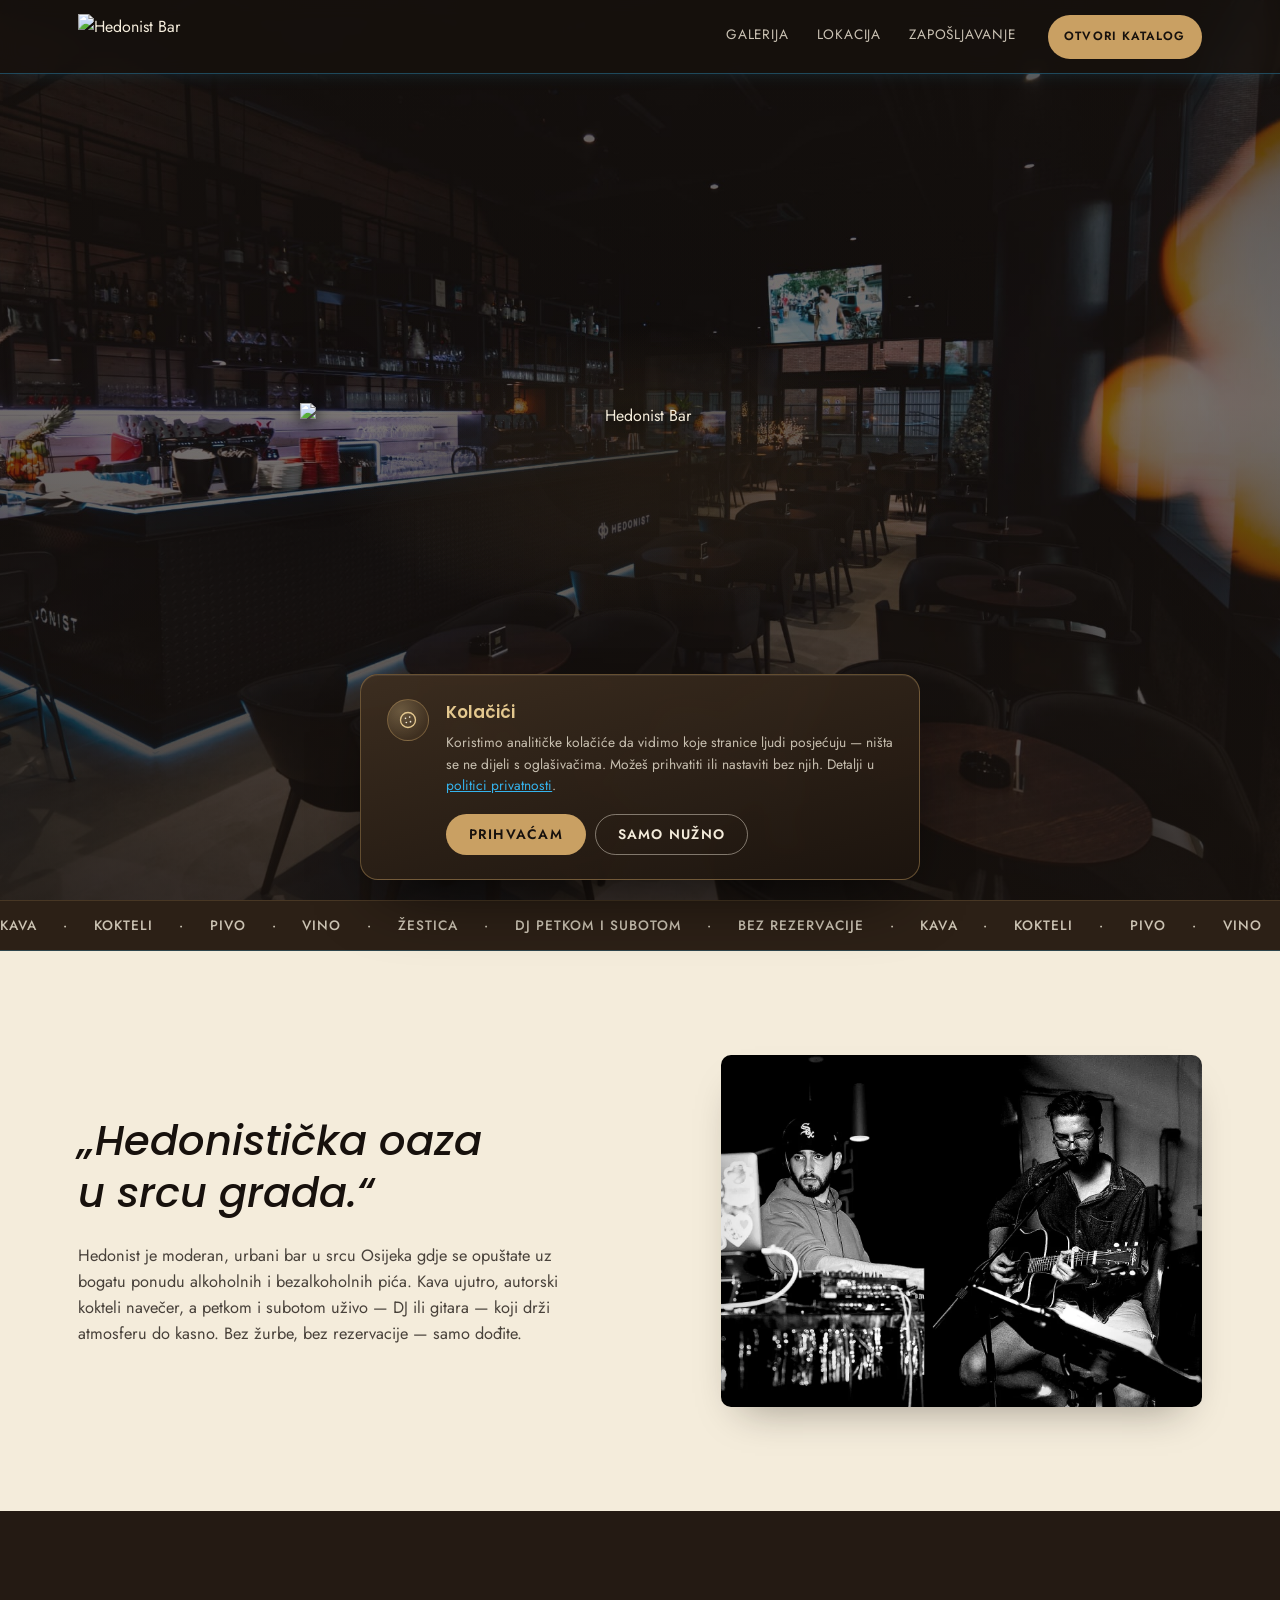
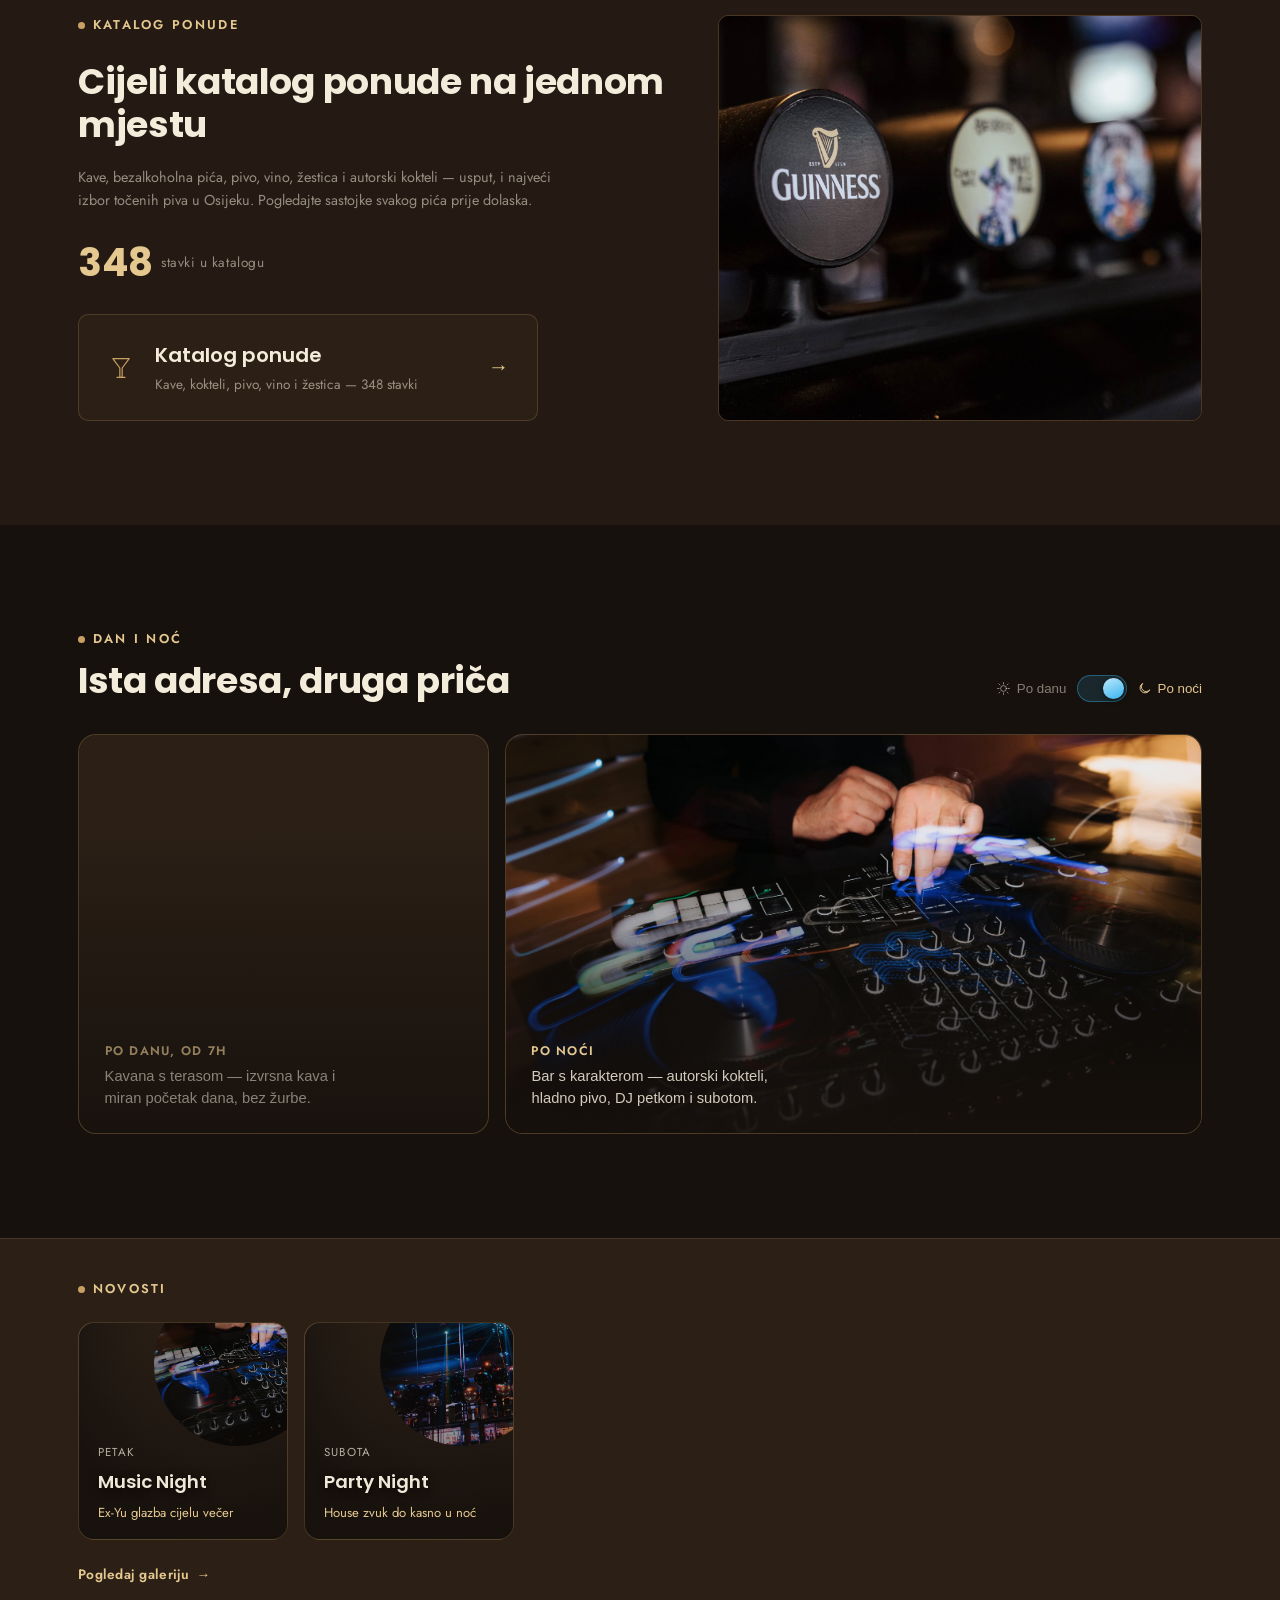
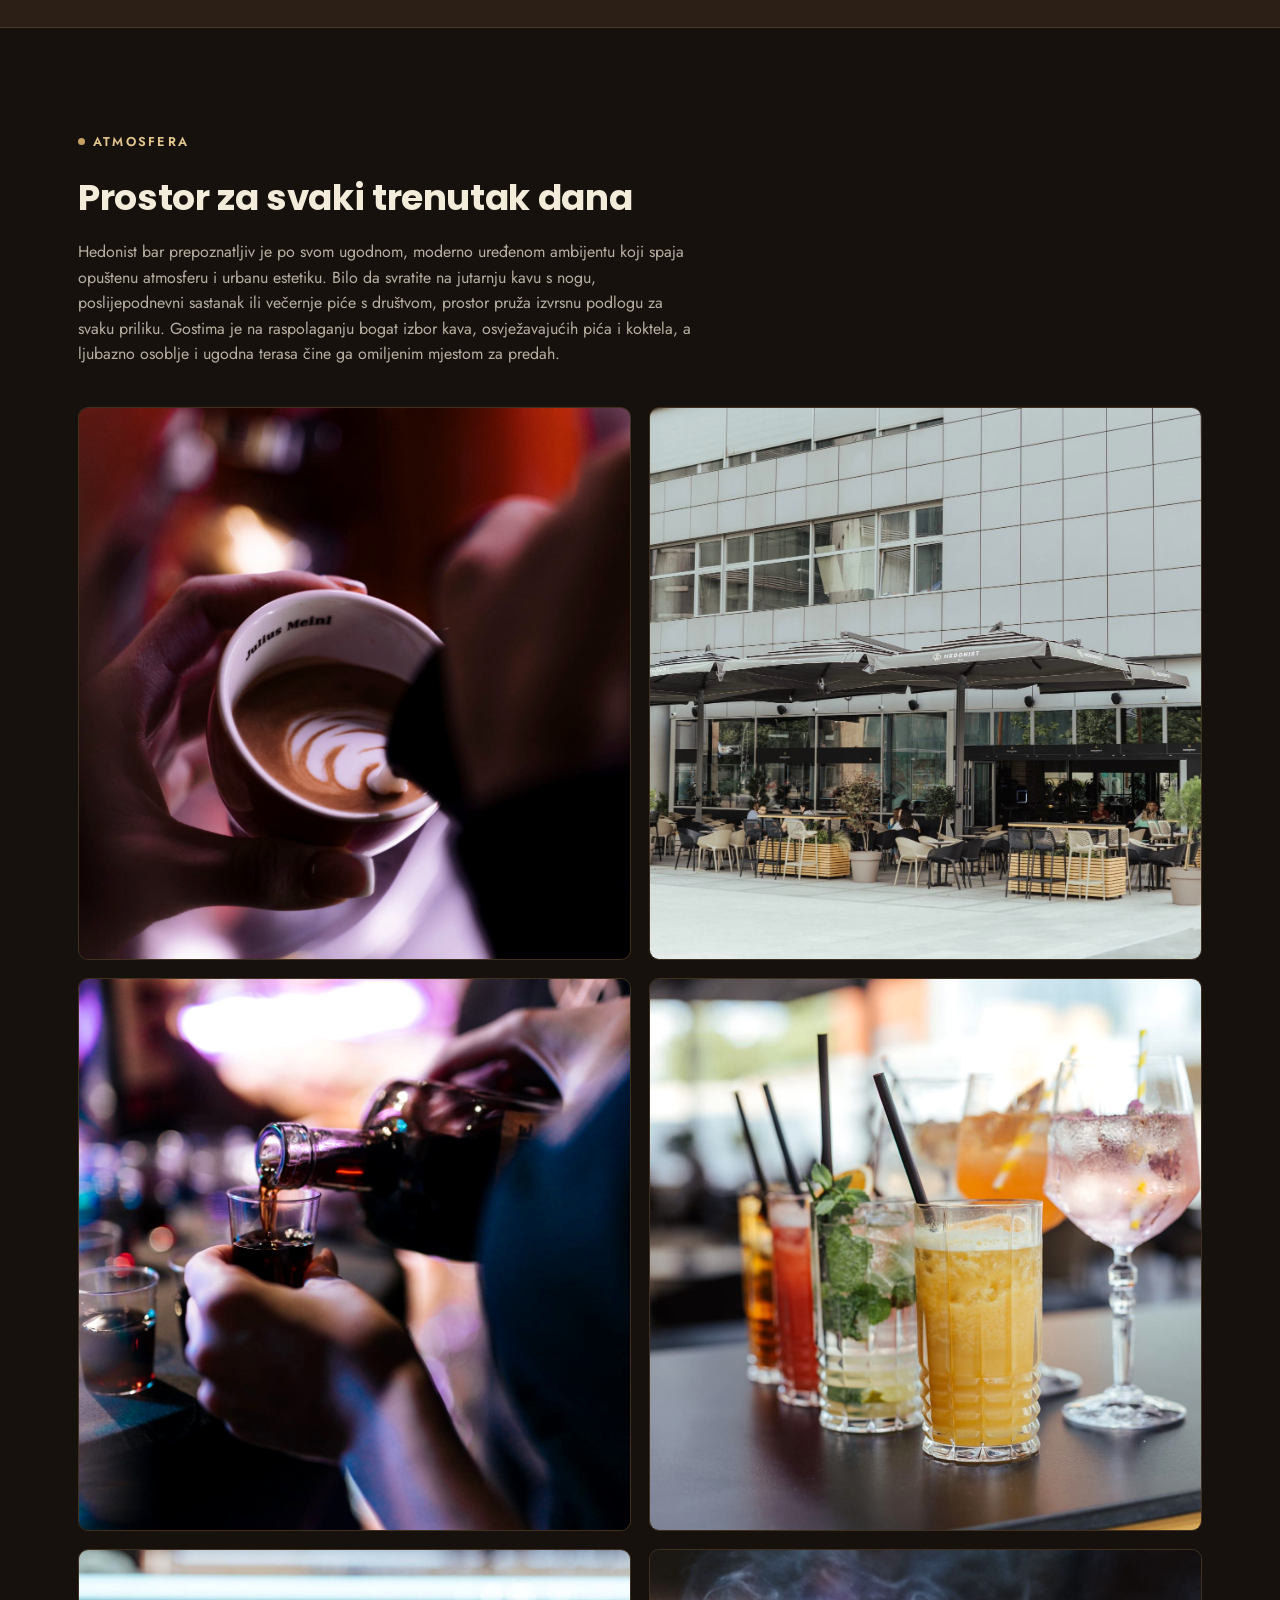
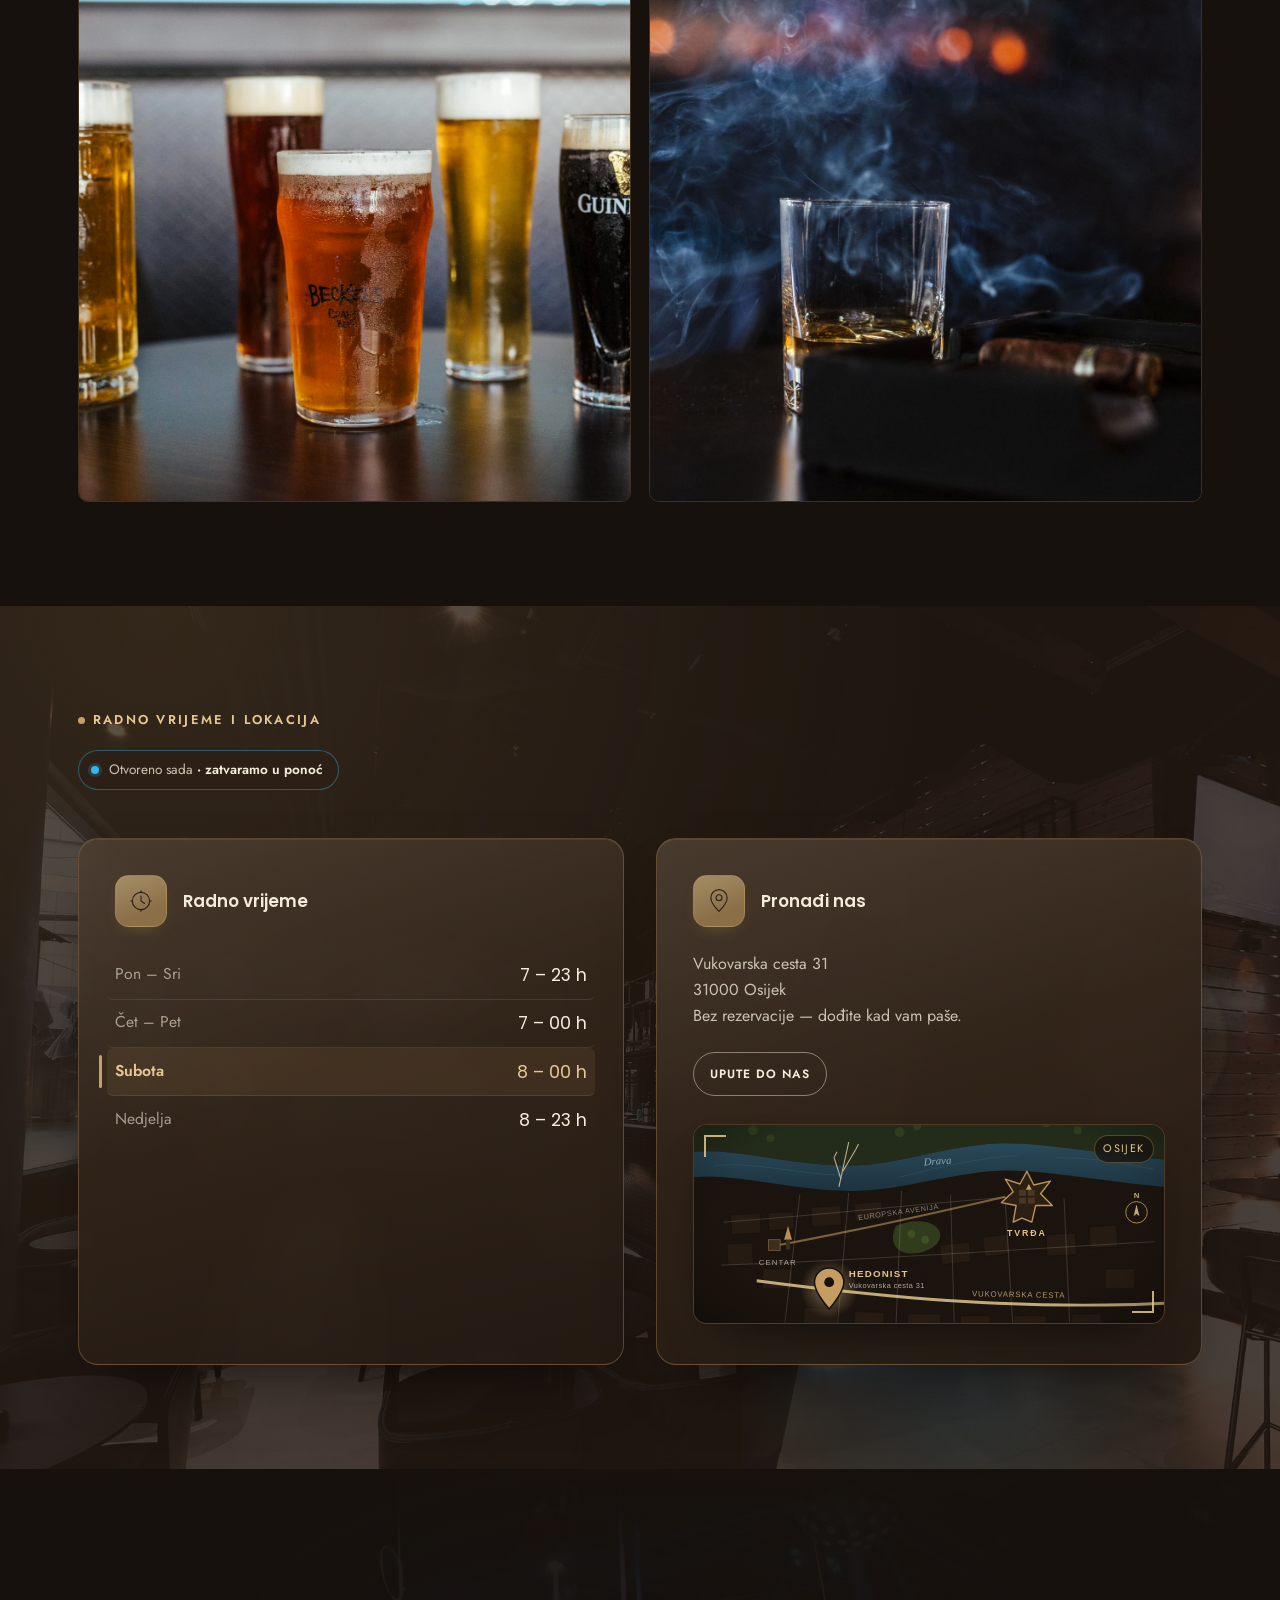
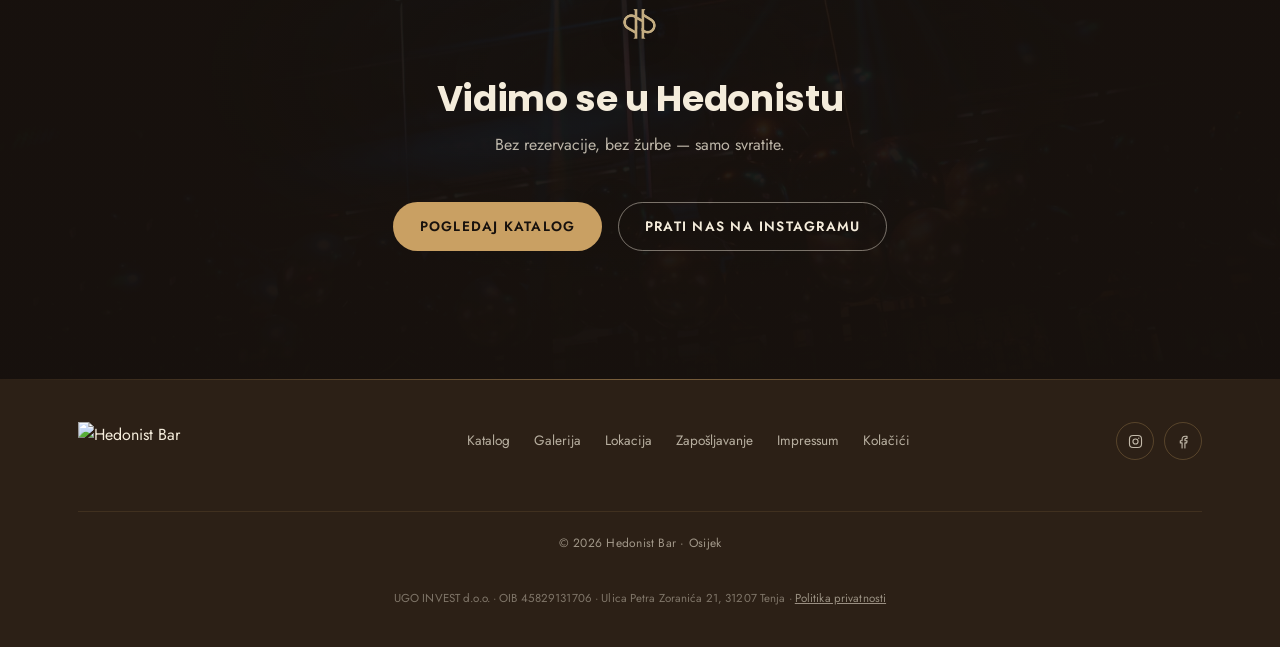
==== index.html @ 8bf46f60 "Expand pitanja.html to 15 FAQ entries with a redesigned, menu-styled layout Grows the hidden FAQ pag" ====
<!DOCTYPE html>
<html lang="hr">
<head>
<meta charset="UTF-8">
<meta name="viewport" content="width=device-width, initial-scale=1.0">
<title>Hedonist Bar Osijek — kava, kokteli, kasno u noć</title>
<meta name="description" content="Hedonist Bar, Vukovarska cesta 31, Osijek. Kava, kokteli i DJ vikendom. Bez rezervacije — dođite kad vam paše.">
<meta name="theme-color" content="#17110d">
<link rel="canonical" href="https://hedonist-bar.vercel.app/">
<meta property="og:type" content="website">
<meta property="og:locale" content="hr_HR">
<meta property="og:site_name" content="Hedonist Bar Osijek">
<meta property="og:title" content="Hedonist Bar Osijek — kava, kokteli, kasno u noć">
<meta property="og:description" content="Hedonist Bar, Vukovarska cesta 31, Osijek. Kava, kokteli i DJ vikendom. Bez rezervacije — dođite kad vam paše.">
<meta property="og:url" content="https://hedonist-bar.vercel.app/">
<meta property="og:image" content="https://hedonist-bar.vercel.app/assets/images/og-image.jpg?v=3">
<meta property="og:image:width" content="1200">
<meta property="og:image:height" content="630">
<meta name="twitter:card" content="summary_large_image">
<meta name="twitter:title" content="Hedonist Bar Osijek — kava, kokteli, kasno u noć">
<meta name="twitter:description" content="Hedonist Bar, Vukovarska cesta 31, Osijek. Kava, kokteli i DJ vikendom. Bez rezervacije — dođite kad vam paše.">
<meta name="twitter:image" content="https://hedonist-bar.vercel.app/assets/images/og-image.jpg?v=3">
<link rel="icon" href="/favicon.ico" sizes="16x16 32x32 48x48">
<link rel="icon" type="image/png" href="assets/images/monogram.png">
<link rel="apple-touch-icon" href="assets/images/apple-touch-icon.png">
<link rel="manifest" href="site.webmanifest">
<link rel="preconnect" href="https://fonts.googleapis.com">
<link rel="preconnect" href="https://fonts.gstatic.com" crossorigin>
<link href="https://fonts.googleapis.com/css2?family=Poppins:ital,wght@0,500;0,600;0,700;0,800;1,500&family=Jost:wght@400;500;600&display=swap" rel="stylesheet">
<link rel="stylesheet" href="assets/css/styles.css?v=35">
<script src="assets/js/cms-nazivi.js?v=1"></script>
<script defer src="/_vercel/insights/script.js"></script>
<script type="application/ld+json">
{
  "@context": "https://schema.org",
  "@type": "BarOrPub",
  "name": "Hedonist Bar Osijek",
  "image": "https://hedonist-bar.vercel.app/assets/images/og-image.jpg?v=3",
  "url": "https://hedonist-bar.vercel.app/",
  "menu": "https://hedonist-bar.vercel.app/cjenik.html",
  "servesCuisine": "Kava, kokteli, pivo, vino",
  "priceRange": "€",
  "address": {
    "@type": "PostalAddress",
    "streetAddress": "Vukovarska cesta 31",
    "addressLocality": "Osijek",
    "postalCode": "31000",
    "addressCountry": "HR"
  },
  "geo": {
    "@type": "GeoCoordinates",
    "latitude": 45.5552976,
    "longitude": 18.6948989
  },
  "openingHoursSpecification": [
    { "@type": "OpeningHoursSpecification", "dayOfWeek": ["Monday","Tuesday","Wednesday"], "opens": "07:00", "closes": "23:00" },
    { "@type": "OpeningHoursSpecification", "dayOfWeek": ["Thursday","Friday"], "opens": "07:00", "closes": "00:00" },
    { "@type": "OpeningHoursSpecification", "dayOfWeek": "Saturday", "opens": "08:00", "closes": "00:00" },
    { "@type": "OpeningHoursSpecification", "dayOfWeek": "Sunday", "opens": "08:00", "closes": "23:00" }
  ],
  "sameAs": [
    "https://www.instagram.com/hedonistbarosijek/",
    "https://www.facebook.com/HedonistBarOsijek/"
  ]
}
</script>
<script type="application/ld+json">
{
  "@context": "https://schema.org",
  "@type": "FAQPage",
  "mainEntity": [
    {
      "@type": "Question",
      "name": "Koje je radno vrijeme Hedonist bara?",
      "acceptedAnswer": { "@type": "Answer", "text": "Hedonist je otvoren ponedjeljkom, utorkom i srijedom od 7 do 23 h, četvrtkom i petkom od 7 do 00 h, subotom od 8 do 00 h te nedjeljom od 8 do 23 h." }
    },
    {
      "@type": "Question",
      "name": "Gdje se nalazi Hedonist bar?",
      "acceptedAnswer": { "@type": "Answer", "text": "Hedonist se nalazi u Eurodomu, na Vukovarskoj cesti 31 u Osijeku — na granici barokne Tvrđe i modernog centra grada." }
    },
    {
      "@type": "Question",
      "name": "Treba li rezervacija za dolazak u Hedonist?",
      "acceptedAnswer": { "@type": "Answer", "text": "Ne, Hedonist radi bez rezervacija — dođite kad vam paše." }
    },
    {
      "@type": "Question",
      "name": "Ima li Hedonist bar DJ-a ili glazbu uživo?",
      "acceptedAnswer": { "@type": "Answer", "text": "Da, petkom i subotom navečer Hedonist ima DJ-a ili glazbu uživo koja drži atmosferu do kasno u noć." }
    },
    {
      "@type": "Question",
      "name": "Što se pije i jede u Hedonistu?",
      "acceptedAnswer": { "@type": "Answer", "text": "Kava, bezalkoholna pića, pivo, vino, žestoka pića i autorski kokteli — cijeli katalog ponude sa sastojcima dostupan je na stranici Katalog." }
    }
  ]
}
</script>
</head>
<body>

<a class="skip-link" href="#main">Preskoči na sadržaj</a>

<header class="site-nav" id="site-nav">
  <div class="nav-inner">
    <a href="#top" class="nav-mark" aria-label="Hedonist Bar, početna">
      <img src="assets/images/logo.svg" alt="Hedonist Bar" width="1198" height="250">
    </a>
    <nav class="nav-links" aria-label="Primarna navigacija">
      <a href="galerija.html">Galerija</a>
      <a href="lokacija.html">Lokacija</a>
      <a href="zaposlenje.html">Zapošljavanje</a>
    </nav>
    <a href="cjenik.html" class="btn btn-gold btn-small">Otvori katalog</a>
    <button class="nav-toggle" id="nav-toggle" aria-expanded="false" aria-controls="mobile-nav" aria-label="Otvori izbornik">
      <span></span><span></span><span></span>
    </button>
  </div>
  <nav class="mobile-nav" id="mobile-nav" aria-label="Primarna navigacija (mobilna)">
    <a href="galerija.html">Galerija</a>
    <a href="lokacija.html">Lokacija</a>
    <a href="zaposlenje.html">Zapošljavanje</a>
    <a href="cjenik.html" class="btn btn-gold">Otvori katalog</a>
  </nav>
</header>

<main id="main">

  <section class="hero" id="top">
    <h1 class="visually-hidden">Hedonist Bar Osijek — kava, kokteli i DJ vikendom na Vukovarskoj cesti</h1>
    <img class="hero-photo" id="hero-photo" src="assets/images/gallery/bar-interior-glow.jpg" alt="" aria-hidden="true" fetchpriority="high">
    <div class="hero-inner">
      <img class="hero-logo reveal-1" src="assets/images/logo.svg" alt="Hedonist Bar" width="1198" height="250">
    </div>
  </section>

  <div class="marquee" aria-hidden="true">
    <div class="marquee-track">
      <div class="marquee-group">
        <span>Kava</span><span class="marquee-dot">·</span>
        <span>Kokteli</span><span class="marquee-dot">·</span>
        <span>Pivo</span><span class="marquee-dot">·</span>
        <span>Vino</span><span class="marquee-dot">·</span>
        <span>Žestica</span><span class="marquee-dot">·</span>
        <span>DJ petkom i subotom</span><span class="marquee-dot">·</span>
        <span>Bez rezervacije</span><span class="marquee-dot">·</span>
      </div>
      <div class="marquee-group" aria-hidden="true">
        <span>Kava</span><span class="marquee-dot">·</span>
        <span>Kokteli</span><span class="marquee-dot">·</span>
        <span>Pivo</span><span class="marquee-dot">·</span>
        <span>Vino</span><span class="marquee-dot">·</span>
        <span>Žestica</span><span class="marquee-dot">·</span>
        <span>DJ petkom i subotom</span><span class="marquee-dot">·</span>
        <span>Bez rezervacije</span><span class="marquee-dot">·</span>
      </div>
    </div>
  </div>

  <section class="philosophy" id="filozofija">
    <div class="section-inner philosophy-grid">
      <div>
        <blockquote class="pull-quote" data-cms="pocetna.filozofija-citat">
          „Hedonistička oaza u srcu grada.“
        </blockquote>
        <p class="philosophy-copy" data-cms="pocetna.filozofija">
          Hedonist je moderan, urbani bar u srcu Osijeka gdje se opuštate uz bogatu ponudu
          alkoholnih i bezalkoholnih pića. Kava ujutro, autorski kokteli navečer, a petkom i
          subotom uživo — DJ ili gitara — koji drži atmosferu do kasno. Bez žurbe, bez
          rezervacije — samo dođite.
        </p>
      </div>
      <img class="philosophy-photo" src="assets/images/gallery/live-music-bw.webp" alt="DJ i gitarist na pozornici Hedonista, crno-bijela fotografija." loading="lazy" width="1400" height="1026">
    </div>
  </section>

  <section class="menu" id="cjenik">
    <div class="section-inner menu-grid">
      <div class="menu-text">
        <p class="eyebrow"><span class="dot" aria-hidden="true"></span>Katalog ponude</p>
        <h2 class="section-title">Cijeli katalog ponude na jednom mjestu</h2>
        <p class="menu-note" data-cms="pocetna.cjenik-napomena">Kave, bezalkoholna pića, pivo, vino, žestica i autorski kokteli — usput, i najveći izbor točenih piva u Osijeku. Pogledajte sastojke svakog pića prije dolaska.</p>
        <p class="menu-counter"><span class="menu-counter-num" data-count-to="348">348</span><span class="menu-counter-label">stavki u katalogu</span></p>
        <a href="cjenik.html" class="cjenik-link">
          <svg class="cjenik-link-icon" viewBox="0 0 48 48" aria-hidden="true"><path d="M10 8h28l-12 16v16h-4V24L10 8Z"/><path d="M17 40h14"/></svg>
          <span class="cjenik-link-text">
            <strong>Katalog ponude</strong>
            <span class="cjenik-link-count">Kave, kokteli, pivo, vino i žestica — 348 stavki</span>
          </span>
          <span class="cjenik-link-arrow" aria-hidden="true">→</span>
        </a>
      </div>
      <img class="menu-photo" src="assets/images/gallery/beer-tap-badges.jpg" alt="Niz medaljona na pivskim točionicima, Guinness u fokusu." loading="lazy" width="1941" height="1295">
    </div>
  </section>

  <section class="daytime" id="dan" data-mode="day">
    <div class="section-inner daynight-inner">

      <div class="daynight-head">
        <div>
          <p class="eyebrow"><span class="dot" aria-hidden="true"></span>Dan i noć</p>
          <h2 class="section-title">Ista adresa, druga priča</h2>
        </div>
        <div class="daynight-switch" role="group" aria-label="Prikaz: po danu ili po noći">
          <button type="button" class="daynight-btn" data-mode="day" aria-pressed="true">
            <svg class="daynight-icon" viewBox="0 0 24 24" aria-hidden="true"><circle cx="12" cy="12" r="4.6"/><path d="M12 2.5v2.4M12 19.1v2.4M4.6 4.6l1.7 1.7M17.7 17.7l1.7 1.7M2.5 12h2.4M19.1 12h2.4M4.6 19.4l1.7-1.7M17.7 6.3l1.7-1.7"/></svg>
            <span>Po danu</span>
          </button>
          <span class="daynight-track" tabindex="0" role="switch" aria-checked="false" aria-label="Prikaz po noći">
            <span class="daynight-thumb" aria-hidden="true"></span>
          </span>
          <button type="button" class="daynight-btn" data-mode="night" aria-pressed="false">
            <svg class="daynight-icon" viewBox="0 0 24 24" aria-hidden="true"><path d="M20.2 14.7A8.1 8.1 0 1 1 9.3 3.8a6.6 6.6 0 0 0 10.9 10.9Z"/></svg>
            <span>Po noći</span>
          </button>
        </div>
      </div>

      <div class="daynight-split">
        <button type="button" class="daynight-pane" data-pane="day" aria-pressed="true" aria-label="Naglasi prikaz po danu">
          <video class="daynight-pane-media" autoplay muted playsinline preload="none" poster="assets/images/gallery/kava-priprema-poster.jpg" aria-label="Barista pravi latte art, ulijevajući mlijeko u kavu.">
            <source data-src="assets/videos/kava-priprema.mp4" type="video/mp4">
          </video>
          <span class="daynight-pane-overlay" aria-hidden="true"></span>
          <span class="daynight-pane-body">
            <span class="daynight-pane-label">Po danu, od 7h</span>
            <span class="daynight-pane-copy" data-cms="pocetna.podanu">Kavana s terasom — izvrsna kava i miran početak dana, bez žurbe.</span>
          </span>
        </button>

        <button type="button" class="daynight-pane" data-pane="night" aria-pressed="false" aria-label="Naglasi prikaz po noći">
          <img class="daynight-pane-media" src="assets/images/gallery/dj-set-motion.jpg" alt="DJ mikser s vučenim svjetlosnim tragovima u Hedonistu navečer." loading="lazy">
          <span class="daynight-pane-overlay" aria-hidden="true"></span>
          <span class="daynight-pane-body">
            <span class="daynight-pane-label">Po noći</span>
            <span class="daynight-pane-copy">Bar s karakterom — autorski kokteli, hladno pivo, DJ petkom i subotom.</span>
          </span>
        </button>
      </div>

    </div>
  </section>

  <section class="home-gigs" id="novosti">
    <div class="section-inner">
      <div class="home-gigs-head">
        <p class="eyebrow"><span class="dot" aria-hidden="true"></span>Novosti</p>
      </div>
      <div class="home-novosti-row">
        <div class="home-gigs-slot" id="home-gigs"></div>
        <div class="home-jobs-slot" id="home-jobs"></div>
      </div>
      <a href="galerija.html" class="home-gallery-link">Pogledaj galeriju <span aria-hidden="true">→</span></a>
    </div>
  </section>

  <section class="atmosphere" id="atmosfera">
    <div class="section-inner">
      <p class="eyebrow"><span class="dot" aria-hidden="true"></span>Atmosfera</p>
      <h2 class="section-title">Prostor za svaki trenutak dana</h2>
      <p class="atmosphere-copy" data-cms="pocetna.atmosfera">
        Hedonist bar prepoznatljiv je po svom ugodnom, moderno uređenom ambijentu koji spaja
        opuštenu atmosferu i urbanu estetiku. Bilo da svratite na jutarnju kavu s nogu,
        poslijepodnevni sastanak ili večernje piće s društvom, prostor pruža izvrsnu podlogu za
        svaku priliku. Gostima je na raspolaganju bogat izbor kava, osvježavajućih pića i
        koktela, a ljubazno osoblje i ugodna terasa čine ga omiljenim mjestom za predah.
      </p>
      <div class="atmosphere-gallery" role="region" aria-label="Galerija atmosfere, horizontalno pomicanje" tabindex="0">
        <img src="assets/images/gallery/latte-art-cup.jpg" alt="Ruke drže šalicu kave s latte-art uzorkom." loading="lazy" width="1638" height="2048">
        <img src="assets/images/gallery/terrace-facade.jpg" alt="Terasa Hedonista danju, ispred zgrade na Vukovarskoj." loading="lazy" width="1941" height="1295">
        <img src="assets/images/gallery/novosti-pouring-shots.jpg" alt="Barmen toči piće u čašice pod šarenim svjetlima bara." loading="lazy" width="1750" height="1167">
        <img src="assets/images/gallery/cocktail-row.jpg" alt="Niz raznobojnih koktela poredanih na šanku." loading="lazy" width="1600" height="1067">
        <img src="assets/images/gallery/beer-lineup.jpg" alt="Niz čaša piva različitih vrsta poredanih na šanku." loading="lazy" width="1941" height="1295">
        <img src="assets/images/gallery/whiskey-cigar-smoke.jpg" alt="Čaša viskija i cigara s dimom, u toplom svjetlu bara." loading="lazy" width="1941" height="1295">
      </div>
      <div class="atmosphere-dots" aria-hidden="true">
        <span class="atmosphere-dot is-active"></span>
        <span class="atmosphere-dot"></span>
        <span class="atmosphere-dot"></span>
        <span class="atmosphere-dot"></span>
        <span class="atmosphere-dot"></span>
        <span class="atmosphere-dot"></span>
      </div>
    </div>
  </section>

  <div class="gallery-lightbox" id="atmosphere-lightbox" role="dialog" aria-modal="true" aria-label="Uvećana fotografija" hidden>
    <button type="button" class="gallery-lightbox-close" aria-label="Zatvori uvećanu fotografiju">
      <svg viewBox="0 0 24 24" aria-hidden="true"><path d="M6 6l12 12M18 6L6 18"/></svg>
    </button>
    <img class="gallery-lightbox-img" src="" alt="">
  </div>

  <section class="visit" id="lokacija">
    <img class="visit-photo" src="assets/images/gallery/interior-wide-empty.webp" alt="" aria-hidden="true">
    <img class="visit-mark" src="assets/images/monogram.png" alt="" aria-hidden="true">
    <div class="section-inner">
      <p class="eyebrow"><span class="dot" aria-hidden="true"></span>Radno vrijeme i lokacija</p>
      <div id="live-status" class="live-status" aria-live="polite"></div>
      <div class="visit-grid">
        <div class="visit-col">
          <div class="visit-col-head">
            <span class="visit-icon-badge"><svg class="visit-icon" viewBox="0 0 48 48" aria-hidden="true"><circle cx="24" cy="24" r="16"/><path d="M24 15v9l6.5 4.5"/><path d="M24 5v3M43 24h-3M24 43v-3M5 24h3"/></svg></span>
            <h3 class="visit-col-title">Radno vrijeme</h3>
          </div>
          <dl class="hours-list">
            <div data-days="1,2,3"><dt>Pon – Sri</dt><dd>7 – 23 h</dd></div>
            <div data-days="4,5"><dt>Čet – Pet</dt><dd>7 – 00 h</dd></div>
            <div data-days="6"><dt>Subota</dt><dd>8 – 00 h</dd></div>
            <div data-days="0"><dt>Nedjelja</dt><dd>8 – 23 h</dd></div>
          </dl>
        </div>
        <div class="visit-col visit-col-find">
          <div class="visit-col-find-text">
            <div class="visit-col-head">
              <span class="visit-icon-badge"><svg class="visit-icon" viewBox="0 0 48 48" aria-hidden="true"><path d="M24 43S9 28.5 9 18a15 15 0 0 1 30 0c0 10.5-15 25-15 25Z"/><circle cx="24" cy="18" r="5.5"/></svg></span>
              <h3 class="visit-col-title">Pronađi nas</h3>
            </div>
            <p class="visit-address">
              Vukovarska cesta 31<br>
              31000 Osijek<br>
              Bez rezervacije — dođite kad vam paše.
            </p>
            <a href="https://www.google.com/maps/search/?api=1&query=Hedonist+bar+Osijek+Vukovarska+cesta+31" class="btn btn-outline btn-small" target="_blank" rel="noopener">Upute do nas</a>
          </div>
          <a class="map-static" href="https://www.google.com/maps/search/?api=1&query=Hedonist+bar+Osijek+Vukovarska+cesta+31" target="_blank" rel="noopener" aria-label="Otvori lokaciju Hedonist bara na Google karti">
            <img src="assets/images/map-illustration.svg?v=8" alt="Ilustrirana karta Osijeka: Hedonist na Vukovarskoj cesti 31, Tvrđa i Drava — otvara Google kartu" loading="lazy">
            <span class="map-static-tag" aria-hidden="true">Osijek</span>
          </a>
        </div>
      </div>
    </div>
  </section>

  <section class="reserve" id="posjeti">
    <img class="reserve-photo" src="assets/images/gallery/disco-ball-bar.jpg" alt="" aria-hidden="true">
    <div class="reserve-overlay" aria-hidden="true"></div>
    <div class="section-inner">
      <img class="reserve-mark" src="assets/images/monogram.png" alt="" width="56" height="56">
      <h2 class="section-title">Vidimo se u Hedonistu</h2>
      <p class="reserve-copy">Bez rezervacije, bez žurbe — samo svratite.</p>
      <div class="hero-actions">
        <a href="cjenik.html" class="btn btn-gold">Pogledaj katalog</a>
        <a href="https://www.instagram.com/hedonistbarosijek/" class="btn btn-outline" target="_blank" rel="noopener">Prati nas na Instagramu</a>
      </div>
    </div>
  </section>

</main>

<footer class="site-footer">
  <div class="section-inner footer-inner">
    <a href="#top" class="footer-mark">
      <img src="assets/images/logo.svg" alt="Hedonist Bar" width="1198" height="250">
    </a>
    <nav class="footer-links" aria-label="Podnožje">
      <a href="cjenik.html">Katalog</a>
      <a href="galerija.html">Galerija</a>
      <a href="lokacija.html">Lokacija</a>
      <a href="zaposlenje.html">Zapošljavanje</a>
      <a href="privatnost.html#impressum">Impressum</a>
    </nav>
    <div class="footer-social">
      <a href="https://www.instagram.com/hedonistbarosijek/" target="_blank" rel="noopener" aria-label="Hedonist Bar na Instagramu">
        <svg viewBox="0 0 24 24" aria-hidden="true"><rect x="3.5" y="3.5" width="17" height="17" rx="5"/><circle cx="12" cy="12" r="3.6"/><circle cx="16.6" cy="7.4" r="0.9" fill="currentColor" stroke="none"/></svg>
      </a>
      <a href="https://www.facebook.com/HedonistBarOsijek/" target="_blank" rel="noopener" aria-label="Hedonist Bar na Facebooku">
        <svg viewBox="0 0 24 24" aria-hidden="true"><path d="M14 21v-7h2.5l.5-3H14V9a1.5 1.5 0 0 1 1.5-1.5H17V4.8c-.5-.07-1.5-.15-2.6-.15C11.9 4.65 10 6.3 10 9.2V11H7.5v3H10v7"/></svg>
      </a>
    </div>
    <p class="footer-copy">© 2026 Hedonist Bar · Osijek</p>
    <p class="footer-legal">UGO INVEST d.o.o. · OIB 45829131706 · Ulica Petra Zoranića 21, 31207 Tenja · <a href="privatnost.html">Politika privatnosti</a></p>
  </div>
</footer>

<script src="assets/js/main.js?v=24"></script>
<script src="assets/js/novosti.js?v=4"></script>
<script src="assets/js/daynight.js?v=8"></script>
</body>
</html>
---- assets/css/styles.css ----
/* ===========================================================
   Hedonist Bar — brand tokens
   Ink / Panel / Gold / Cream / Bronze / Azure, per brand guidelines.
   Azure is reserved for screens + interaction only — never a fill.
=========================================================== */
:root{
  --ink:      #17110d;
  --panel:    #241a13;
  --panel-2:  #2c2016;
  --gold:     #c9a063;
  --gold-soft:#e4c88f;
  --cream:    #f4ecdb;
  --bronze:   #8a6644;
  --azure:    #35b4ee;

  --font-display: 'Poppins', 'Segoe UI', sans-serif;
  --font-ui: 'Jost', 'Segoe UI', sans-serif;

  --edge: 1px solid rgba(201,160,99,0.22);
  --container: 1180px;

  /* Drink-type glyphs — single-weight line icons, rounded joins, no fill (per brand iconography). */
  --icon-coffee: url("data:image/svg+xml,%3Csvg xmlns%3D%27http%3A%2F%2Fwww.w3.org%2F2000%2Fsvg%27 viewBox%3D%270 0 24 24%27 fill%3D%27none%27 stroke%3D%27black%27 stroke-width%3D%271.6%27 stroke-linecap%3D%27round%27 stroke-linejoin%3D%27round%27%3E%3Cpath d%3D%27M4 9h13v5a4 4 0 0 1-4 4H8a4 4 0 0 1-4-4V9Z%27%2F%3E%3Cpath d%3D%27M17 10h1.5a2.5 2.5 0 0 1 0 5H17%27%2F%3E%3Cpath d%3D%27M8 4c0 1-1 1-1 2M12 4c0 1-1 1-1 2%27%2F%3E%3C%2Fsvg%3E");
  --icon-juice: url("data:image/svg+xml,%3Csvg xmlns%3D%27http%3A%2F%2Fwww.w3.org%2F2000%2Fsvg%27 viewBox%3D%270 0 24 24%27 fill%3D%27none%27 stroke%3D%27black%27 stroke-width%3D%271.6%27 stroke-linecap%3D%27round%27 stroke-linejoin%3D%27round%27%3E%3Cpath d%3D%27M7 4h10l-1 16H8L7 4Z%27%2F%3E%3Cpath d%3D%27M7.5 8h9%27%2F%3E%3Cpath d%3D%27M15 2l1.5 4%27%2F%3E%3C%2Fsvg%3E");
  --icon-beer: url("data:image/svg+xml,%3Csvg xmlns%3D%27http%3A%2F%2Fwww.w3.org%2F2000%2Fsvg%27 viewBox%3D%270 0 24 24%27 fill%3D%27none%27 stroke%3D%27black%27 stroke-width%3D%271.6%27 stroke-linecap%3D%27round%27 stroke-linejoin%3D%27round%27%3E%3Cpath d%3D%27M5 8h11v10a2 2 0 0 1-2 2H7a2 2 0 0 1-2-2V8Z%27%2F%3E%3Cpath d%3D%27M16 10h2a2 2 0 0 1 2 2v2a2 2 0 0 1-2 2h-2%27%2F%3E%3Cpath d%3D%27M5 8c0-2 1-3 1-3M8 8c0-2 1-4 1-4%27%2F%3E%3C%2Fsvg%3E");
  --icon-cider: url("data:image/svg+xml,%3Csvg xmlns%3D%27http%3A%2F%2Fwww.w3.org%2F2000%2Fsvg%27 viewBox%3D%270 0 24 24%27 fill%3D%27none%27 stroke%3D%27black%27 stroke-width%3D%271.6%27 stroke-linecap%3D%27round%27 stroke-linejoin%3D%27round%27%3E%3Cpath d%3D%27M10 2h4v3l2 2v13a1 1 0 0 1-1 1H9a1 1 0 0 1-1-1V7l2-2V2Z%27%2F%3E%3Cpath d%3D%27M9 11h6%27%2F%3E%3C%2Fsvg%3E");
  --icon-wine: url("data:image/svg+xml,%3Csvg xmlns%3D%27http%3A%2F%2Fwww.w3.org%2F2000%2Fsvg%27 viewBox%3D%270 0 24 24%27 fill%3D%27none%27 stroke%3D%27black%27 stroke-width%3D%271.6%27 stroke-linecap%3D%27round%27 stroke-linejoin%3D%27round%27%3E%3Cpath d%3D%27M7 3h10c0 5-2 8-5 8s-5-3-5-8Z%27%2F%3E%3Cpath d%3D%27M12 11v7M8 21h8%27%2F%3E%3C%2Fsvg%3E");
  --icon-spirit: url("data:image/svg+xml,%3Csvg xmlns%3D%27http%3A%2F%2Fwww.w3.org%2F2000%2Fsvg%27 viewBox%3D%270 0 24 24%27 fill%3D%27none%27 stroke%3D%27black%27 stroke-width%3D%271.6%27 stroke-linecap%3D%27round%27 stroke-linejoin%3D%27round%27%3E%3Cpath d%3D%27M6 8h12l-1.2 11a2 2 0 0 1-2 1.8H9.2A2 2 0 0 1 7.2 19L6 8Z%27%2F%3E%3Cpath d%3D%27M8 12h8%27%2F%3E%3C%2Fsvg%3E");
  --icon-cocktail: url("data:image/svg+xml,%3Csvg xmlns%3D%27http%3A%2F%2Fwww.w3.org%2F2000%2Fsvg%27 viewBox%3D%270 0 24 24%27 fill%3D%27none%27 stroke%3D%27black%27 stroke-width%3D%271.6%27 stroke-linecap%3D%27round%27 stroke-linejoin%3D%27round%27%3E%3Cpath d%3D%27M5 4h14l-6 8v7%27%2F%3E%3Cpath d%3D%27M8.5 20h7%27%2F%3E%3C%2Fsvg%3E");
  --icon-cigarette: url("data:image/svg+xml,%3Csvg xmlns%3D%27http%3A%2F%2Fwww.w3.org%2F2000%2Fsvg%27 viewBox%3D%270 0 24 24%27 fill%3D%27none%27 stroke%3D%27black%27 stroke-width%3D%271.6%27 stroke-linecap%3D%27round%27 stroke-linejoin%3D%27round%27%3E%3Cpath d%3D%27M2 10h16v4H2z%27%2F%3E%3Cpath d%3D%27M15 10v4M22 10c0 1.5-1 2-1 4%27%2F%3E%3C%2Fsvg%3E");
  --icon-cigar: url("data:image/svg+xml,%3Csvg xmlns%3D%27http%3A%2F%2Fwww.w3.org%2F2000%2Fsvg%27 viewBox%3D%270 0 24 24%27 fill%3D%27none%27 stroke%3D%27black%27 stroke-width%3D%271.6%27 stroke-linecap%3D%27round%27 stroke-linejoin%3D%27round%27%3E%3Cpath d%3D%27M3 15c0-2 1.5-3.5 3.5-3.5H17a4 4 0 0 1 4 4 4 4 0 0 1-4 4H6.5C4.5 19.5 3 17 3 15Z%27%2F%3E%3Cpath d%3D%27M19 12.5c1 .5 2 1.3 2 2.5s-1 2-2 2.5%27%2F%3E%3C%2Fsvg%3E");
  --icon-chevron: url("data:image/svg+xml,%3Csvg xmlns%3D%27http%3A%2F%2Fwww.w3.org%2F2000%2Fsvg%27 viewBox%3D%270 0 24 24%27 fill%3D%27none%27 stroke%3D%27black%27 stroke-width%3D%272%27 stroke-linecap%3D%27round%27 stroke-linejoin%3D%27round%27%3E%3Cpath d%3D%27M6 9l6 6 6-6%27%2F%3E%3C%2Fsvg%3E");
}

*, *::before, *::after{ box-sizing: border-box; }
html{ scroll-behavior: smooth; }
@media (prefers-reduced-motion: reduce){
  html{ scroll-behavior: auto; }
  *, *::before, *::after{ animation-duration: 0.01ms !important; animation-iteration-count: 1 !important; transition-duration: 0.01ms !important; scroll-behavior: auto !important; }
}

body{
  margin: 0;
  background: var(--ink);
  color: var(--cream);
  font-family: var(--font-ui);
  font-size: 16px;
  line-height: 1.6;
  -webkit-font-smoothing: antialiased;
}

img{ max-width: 100%; display: block; }

a{ color: inherit; text-decoration: none; }

.skip-link{
  position: absolute; left: -999px; top: 0;
  background: var(--gold); color: var(--ink);
  padding: 0.75em 1.25em; z-index: 200;
  font-family: var(--font-ui); font-weight: 600;
}
.skip-link:focus{ left: 1rem; top: 1rem; }

:focus-visible{
  outline: 2px solid var(--azure);
  outline-offset: 3px;
}

/* offscreen for sighted users, still read by screen readers/search engines;
   clipped to 0x0 + user-select:none so it can't be dragged/selected either */
.visually-hidden{
  position: absolute !important;
  width: 1px; height: 1px;
  margin: -1px; padding: 0;
  overflow: hidden;
  clip: rect(0,0,0,0);
  white-space: nowrap;
  border: 0;
  user-select: none;
}

.section-inner{
  max-width: var(--container);
  margin: 0 auto;
  padding: 0 1.75rem;
}

/* Eyebrow label — lifted from the brand-guidelines page grammar itself:
   a gold dot bullet + tracked-out caps. */
.eyebrow{
  display: flex; align-items: center; gap: 0.6em;
  font-family: var(--font-ui);
  font-size: 0.8rem;
  font-weight: 600;
  letter-spacing: 0.18em;
  text-transform: uppercase;
  color: var(--gold-soft);
  margin: 0 0 1.5rem;
}
.dot{
  width: 7px; height: 7px; border-radius: 50%;
  background: var(--gold); flex: none;
  animation: dotPulse 2.6s ease-in-out infinite;
}
@keyframes dotPulse{
  0%, 100%{ box-shadow: 0 0 0 0 rgba(201,160,99,0.35); }
  50%{ box-shadow: 0 0 0 5px rgba(201,160,99,0); }
}

.section-title{
  font-family: var(--font-display);
  font-weight: 700;
  font-size: clamp(1.6rem, 2.8vw, 2.3rem);
  line-height: 1.2;
  letter-spacing: -0.01em;
  margin: 0 0 1.25rem;
}

/* ---------- Buttons — pill shape per brand guidelines ---------- */
.btn{
  display: inline-flex; align-items: center; justify-content: center;
  font-family: var(--font-ui);
  font-size: 0.85rem;
  font-weight: 600;
  letter-spacing: 0.09em;
  text-transform: uppercase;
  padding: 0.95em 1.9em;
  border-radius: 999px;
  border: 1px solid transparent;
  cursor: pointer;
  transition: transform 0.25s ease, box-shadow 0.25s ease, background-color 0.25s ease, color 0.25s ease;
}
.btn-gold{
  background: var(--gold);
  color: var(--ink);
}
.btn-gold:hover{
  background: var(--gold-soft);
  box-shadow: 0 0 0 1px rgba(201,160,99,0.4), 0 8px 24px -8px rgba(201,160,99,0.5);
  transform: translateY(-1px);
}
.btn-outline{
  background: transparent;
  color: var(--cream);
  border-color: rgba(244,236,219,0.45);
}
.btn-outline:hover{
  border-color: var(--azure);
  color: var(--azure);
  box-shadow: 0 0 0 1px rgba(53,180,238,0.25), 0 0 22px -6px rgba(53,180,238,0.55);
  transform: translateY(-1px);
}
.btn-small{ padding: 0.6em 1.3em; font-size: 0.75rem; min-height: 44px; }
.btn-wide{ width: 100%; }

/* ================= Nav ================= */
.site-nav{
  position: fixed; top: 0; left: 0; right: 0; z-index: 100;
  background: rgba(23,17,13,0.78);
  backdrop-filter: blur(10px);
  -webkit-backdrop-filter: blur(10px);
  border-bottom: 1px solid rgba(53,180,238,0.35);
  box-shadow: 0 1px 18px -6px rgba(53,180,238,0.25);
  transition: transform 0.3s ease;
}
.nav-inner{
  max-width: var(--container);
  margin: 0 auto;
  padding: 0.85rem 1.75rem;
  display: flex; align-items: center; gap: 2rem;
}
.nav-mark{
  display: flex; align-items: center;
  margin-right: auto;
}
.nav-mark img{ height: 46px; width: auto; }
.nav-links{ display: flex; gap: 1.75rem; }
.nav-links a{
  font-size: 0.85rem;
  letter-spacing: 0.06em;
  text-transform: uppercase;
  color: rgba(244,236,219,0.82);
  position: relative;
  padding-bottom: 3px;
}
.nav-links a:hover{ color: var(--cream); }
.nav-links a::after{
  content: ''; position: absolute; left: 0; right: 100%; bottom: 0;
  height: 1px; background: var(--azure);
  transition: right 0.25s ease;
}
.nav-links a:hover::after{ right: 0; }

.nav-toggle{
  display: none; flex-direction: column; align-items: center; justify-content: center; gap: 5px;
  width: 44px; height: 44px;
  background: none; border: none; cursor: pointer; padding: 0;
}
.nav-toggle span{ width: 22px; height: 1.5px; background: var(--cream); display: block; }
.mobile-nav{
  display: none;
  flex-direction: column;
  padding: 0 1.75rem 1.5rem;
}
.mobile-nav a{
  font-size: 0.95rem; text-transform: uppercase; letter-spacing: 0.06em;
  display: flex; align-items: center; min-height: 44px;
}
.mobile-nav .btn{ margin-top: 0.5rem; align-self: flex-start; }

@media (max-width: 820px){
  .nav-links{ display: none; }
  .nav-inner > .btn-small{ display: none; }
  .nav-toggle{ display: flex; }
  .nav-mark img{ height: 36px; }
  .site-nav.is-open .mobile-nav{ display: flex; }

  body.nav-hidden .site-nav{ transform: translateY(-100%); }
  body.nav-hidden .site-nav.is-open{ transform: translateY(0); }
  body.nav-hidden .price-nav{ top: 0; }
}

/* ================= Hero ================= */
.hero{
  position: relative;
  min-height: 100vh;
  display: flex; flex-direction: column; align-items: center; justify-content: center;
  text-align: center;
  padding: 7rem 1.5rem 4rem;
  overflow: hidden;
}
.hero-photo{
  position: absolute; inset: 0;
  width: 100%; height: 100%; object-fit: cover;
  z-index: -2;
  animation: kenburns 22s ease-in-out infinite alternate;
}
/* light veil over the hero photo — keeps the room visible while giving
   the logo a calmer stage; edges fall off darker than the centre */
.hero::before{
  content: ''; position: absolute; inset: 0; z-index: -1; pointer-events: none;
  background:
    radial-gradient(90% 75% at 50% 44%, rgba(23,17,13,0.42), rgba(23,17,13,0.56) 72%, rgba(23,17,13,0.72) 100%),
    linear-gradient(180deg, rgba(23,17,13,0.4) 0%, rgba(23,17,13,0.18) 45%, rgba(23,17,13,0.55) 100%);
}
@keyframes kenburns{
  from{ transform: scale(1) translate3d(0,0,0); }
  to{ transform: scale(1.09) translate3d(-1%,-1%,0); }
}
@media (prefers-reduced-motion: reduce){
  .hero-photo{ animation: none; }
}
.hero-inner{ position: relative; max-width: 760px; display: flex; flex-direction: column; align-items: center; }
.hero-inner::before{
  content: '';
  position: absolute; top: 50%; left: 50%;
  width: min(760px, 96vw); height: 380px;
  transform: translate(-50%, -50%);
  background:
    radial-gradient(closest-side, rgba(23,17,13,0.55), rgba(23,17,13,0.22) 55%, transparent 76%),
    radial-gradient(60% 55% at 50% 50%, rgba(201,160,99,0.14), transparent 70%);
  z-index: -1;
  pointer-events: none;
}
.hero-logo{
  width: min(680px, 92vw); height: auto;
  filter:
    drop-shadow(0 3px 8px rgba(0,0,0,0.9))
    drop-shadow(0 18px 44px rgba(0,0,0,0.7))
    drop-shadow(0 0 46px rgba(201,160,99,0.28));
}
@keyframes heroGlow{
  0%, 100%{ filter:
    drop-shadow(0 3px 8px rgba(0,0,0,0.9))
    drop-shadow(0 18px 44px rgba(0,0,0,0.7))
    drop-shadow(0 0 46px rgba(201,160,99,0.28)); }
  50%{ filter:
    drop-shadow(0 3px 8px rgba(0,0,0,0.9))
    drop-shadow(0 18px 44px rgba(0,0,0,0.7))
    drop-shadow(0 0 62px rgba(201,160,99,0.45)); }
}
/* entry rise + endless soft glow pulse, without the two fighting over
   the animation property (reveal-1 would otherwise override the glow) */
.hero-logo.reveal-1{
  animation:
    rise 0.9s cubic-bezier(.2,.7,.2,1) 0.1s forwards,
    heroGlow 6s ease-in-out 1.2s infinite;
}
.hero-tagline{
  font-family: var(--font-display);
  font-weight: 700;
  font-size: clamp(1.9rem, 4.6vw, 3.1rem);
  line-height: 1.22;
  letter-spacing: -0.01em;
  margin: 0 0 1.25rem;
  color: var(--cream);
}
.hero-sub{
  font-size: 1rem;
  color: rgba(244,236,219,0.72);
  max-width: 34ch;
  margin: 0 0 2.5rem;
}
.hero-actions{ display: flex; gap: 1rem; flex-wrap: wrap; justify-content: center; }

/* staged reveal on load */
.reveal-1, .reveal-2, .reveal-3, .reveal-4, .reveal-5{
  opacity: 0; transform: translateY(14px);
  animation: rise 0.9s cubic-bezier(.2,.7,.2,1) forwards;
}
.reveal-1{ animation-delay: 0.1s; }
.reveal-2{ animation-delay: 0.35s; }
.reveal-3{ animation-delay: 0.6s; }
.reveal-4{ animation-delay: 0.8s; }
.reveal-5{ animation-delay: 1.05s; }
@keyframes rise{ to{ opacity: 1; transform: translateY(0); } }

/* scroll-triggered reveal for in-page sections */
.will-reveal{ opacity: 0; transform: translateY(22px); transition: opacity 0.8s ease, transform 0.8s ease; }
.will-reveal.is-visible{ opacity: 1; transform: translateY(0); }

/* ================= Marquee ticker ================= */
.marquee{
  background: var(--panel-2);
  border-top: 1px solid rgba(201,160,99,0.18);
  border-bottom: 1px solid rgba(53,180,238,0.25);
  overflow: hidden;
  white-space: nowrap;
  padding: 0.85rem 0;
}
.marquee-track{
  display: flex;
  width: max-content;
  animation: marquee-scroll 32s linear infinite;
}
/* real CSS animation, not a JS rAF loop -- the compositor drives it with
   zero per-frame main-thread cost, which is what actually fixes visible
   stutter on weaker phones (a JS-driven style.transform update, however
   cheap, still runs on the same thread that's handling touch-scroll).
   assets/js/main.js sets --marquee-w (one group's width in px, measured
   once, not per frame) and force-restarts the animation (remove+reflow+
   re-add the class below) on tab-foreground and on scrolling back into
   view, since some mobile browsers permanently pause an infinite CSS
   animation after backgrounding or a long stretch off-screen and it does
   not self-heal on its own. two identical groups, each with its own
   trailing gap, so the loop has no seam: the keyframe only shifts by one
   group's width.

   deliberately NOT `will-change: transform` / `translate3d()`: that
   combo forces its own hardware-composited GPU layer and hit a real
   Windows/Chromium compositor bug in an earlier JS-driven version of
   this -- the layer kept moving but text stopped getting rasterized onto
   it. Plain 2D `translateX()` in the keyframe avoids the 3D-layer
   promotion and repaints reliably. */
.marquee-track.marquee-restart{ animation: none; }
@keyframes marquee-scroll{
  from{ transform: translateX(0); }
  to{ transform: translateX(calc(-1 * var(--marquee-w, 0px))); }
}
@media (prefers-reduced-motion: reduce){
  .marquee-track{ animation: none; }
}
.marquee-group{
  display: flex;
  align-items: center;
  gap: 1.6rem;
  padding-right: 1.6rem;
  flex: none;
}
.marquee-track span{
  font-family: var(--font-ui);
  font-size: 0.85rem;
  font-weight: 500;
  letter-spacing: 0.08em;
  text-transform: uppercase;
  color: rgba(244,236,219,0.8);
}
.marquee-dot{ color: var(--gold); }

/* ================= Philosophy (cream band) ================= */
.philosophy{
  background: var(--cream);
  color: var(--ink);
  padding: 6.5rem 0;
}
.philosophy .eyebrow{ color: #7a5738; } /* darkened from --bronze: #8a6644 on cream was 4.4:1, below AA */
.philosophy .dot{ background: var(--bronze); animation-name: dotPulseBronze; }
@keyframes dotPulseBronze{
  0%, 100%{ box-shadow: 0 0 0 0 rgba(122,87,56,0.3); }
  50%{ box-shadow: 0 0 0 5px rgba(122,87,56,0); }
}
.philosophy-grid{
  display: grid; grid-template-columns: 1.1fr 0.9fr; gap: 3.5rem; align-items: center;
}
.pull-quote{
  font-family: var(--font-display);
  font-style: italic;
  font-weight: 500;
  font-size: clamp(1.9rem, 3.4vw, 2.6rem);
  line-height: 1.25;
  max-width: 16ch;
  margin: 0 0 1.5rem;
}
.philosophy-copy{
  max-width: 52ch;
  font-size: 1.02rem;
  color: rgba(23,17,13,0.78);
  margin: 0;
}
.philosophy-photo{
  width: 100%; height: 100%; max-height: 420px; object-fit: cover;
  border-radius: 10px;
  box-shadow: 0 20px 40px -20px rgba(23,17,13,0.4);
}
@media (max-width: 860px){
  .philosophy-grid{ grid-template-columns: 1fr; text-align: center; }
  .philosophy-grid > div{ display: flex; flex-direction: column; align-items: center; }
  .philosophy-photo{ max-height: 280px; order: -1; margin-bottom: 0.5rem; }
}

/* ================= Lokacija: priča o susjedstvu ================= */
.story{ padding: 6rem 0; }
.story:nth-child(odd){ background: var(--ink); }
.story:nth-child(even){ background: var(--panel); }
.story-grid{ display: grid; grid-template-columns: 1.1fr 0.9fr; gap: 3.5rem; align-items: center; }
.story-reverse .story-grid{ grid-template-columns: 0.9fr 1.1fr; }
.story-reverse .story-grid > img{ order: -1; }
.story-copy{ max-width: 58ch; color: rgba(244,236,219,0.78); font-size: 1.02rem; line-height: 1.65; margin: 0 0 1rem; }
.story-credit{ margin: 0; font-size: 0.72rem; color: rgba(244,236,219,0.4); }
.story-credit a{ color: rgba(244,236,219,0.55); text-decoration: underline; }
.story-photo{
  width: 100%; height: 100%; max-height: 420px; object-fit: cover;
  border-radius: 10px; border: var(--edge);
  box-shadow: 0 20px 40px -20px rgba(23,17,13,0.5);
}
@media (max-width: 860px){
  .story{ padding: 4rem 0; }
  .story-grid, .story-reverse .story-grid{ grid-template-columns: 1fr; text-align: center; }
  .story-reverse .story-grid > img{ order: -1; }
  .story-photo{ max-height: 260px; }
  .story-copy{ margin-left: auto; margin-right: auto; }
}

/* ================= Menu ================= */
.menu{ background: var(--panel); padding: 6.5rem 0; }
.menu-grid{ display: grid; grid-template-columns: 1.1fr 0.9fr; gap: 3rem; align-items: center; }
.menu-note{ margin: 0 0 2rem; font-size: 0.9rem; color: rgba(244,236,219,0.55); max-width: 56ch; }
.menu-photo{
  width: 100%; height: 100%; max-height: 420px; object-fit: cover;
  border-radius: 10px; border: var(--edge);
  filter: saturate(1.05) contrast(1.03);
}
@media (max-width: 860px){
  .menu-grid{ grid-template-columns: 1fr; }
  .menu-photo{ max-height: 260px; order: -1; }
}

.menu-counter{
  display: flex; align-items: baseline;
  margin: 0 0 2rem;
}
.menu-counter-num, .menu-counter-plus{
  font-family: var(--font-display); font-weight: 700; color: var(--gold-soft);
  font-size: 2.4rem; line-height: 1;
}
.menu-counter-plus{ font-size: 1.6rem; }
.menu-counter-label{
  font-size: 0.85rem; color: rgba(244,236,219,0.55);
  letter-spacing: 0.04em; align-self: center;
  margin-left: 0.5rem;
}

.cjenik-link{
  display: flex; align-items: center; gap: 1.25rem;
  background: var(--panel-2);
  border: var(--edge);
  border-radius: 10px;
  padding: 1.5rem 1.75rem;
  max-width: 460px;
  transition: border-color 0.25s ease, box-shadow 0.25s ease, transform 0.25s ease;
}
.cjenik-link:hover{
  border-color: var(--azure);
  box-shadow: 0 0 0 1px rgba(53,180,238,0.25), 0 0 22px -6px rgba(53,180,238,0.45);
  transform: translateY(-1px);
}
.cjenik-link-icon{
  width: 28px; height: 28px; flex: none;
  fill: none; stroke: var(--gold); stroke-width: 2; stroke-linecap: round; stroke-linejoin: round;
}
.cjenik-link-text{ display: flex; flex-direction: column; gap: 0.2rem; flex: 1; }
.cjenik-link-text strong{ font-family: var(--font-display); font-weight: 600; font-size: 1.25rem; }
.cjenik-link-text span{ font-size: 0.85rem; color: rgba(244,236,219,0.55); }
.cjenik-link-arrow{ font-size: 1.3rem; color: var(--gold-soft); transition: transform 0.25s ease; }
.cjenik-link:hover .cjenik-link-arrow{ transform: translateX(4px); color: var(--azure); }

@media (max-width: 520px){
  .cjenik-link{ max-width: none; }
}

/* ================= Daytime band =================
   a diptych, not a slideshow: day and night are both always on screen,
   full-width, side by side (stacked on mobile) — the toggle only shifts
   which one is dominant (wider/bright) vs. receding (narrower/dim),
   via flex-grow driven by a single [data-mode] attribute on the section.
   Earlier this was one full-bleed photo + a narrow floating text/video
   card, which left both edges of the section reading as dead space on
   anything narrower than a wide desktop and crammed every element into
   one tall centre column. Two real, always-visible panes use the full
   width at every size and split the content across them instead.
   assets/js/daynight.js only ever touches that one [data-mode] attribute
   (plus aria bookkeeping); an inline bootstrap script (in the HTML,
   right inside the section) sets it before first paint from local time
   or a saved preference so there's no flash of the wrong side on load. */
.daytime{
  padding: 6.5rem 0;
}
.daynight-head{
  display: flex; flex-wrap: wrap; align-items: flex-end; justify-content: space-between;
  gap: 1.25rem 2rem;
  margin-bottom: 2rem;
}
.daynight-head .eyebrow{ margin-bottom: 0.6rem; }
.daynight-head .section-title{ margin: 0; }

.daynight-split{ display: flex; align-items: stretch; gap: 1rem; }
.daynight-pane{
  position: relative;
  flex: 1 1 0;
  min-height: 400px;
  display: block;
  padding: 0; margin: 0;
  background: var(--panel-2);
  border: var(--edge);
  border-radius: 18px;
  overflow: hidden;
  cursor: pointer;
  appearance: none; -webkit-appearance: none;
  text-align: left;
  transition: flex-grow 0.7s cubic-bezier(0.4,0,0.2,1);
}
.daynight-pane-media{
  position: absolute; inset: 0;
  width: 100%; height: 100%; object-fit: cover;
  filter: saturate(1.05) contrast(1.02);
  transition: filter 0.7s ease, transform 7s ease;
}
.daynight-pane:hover .daynight-pane-media{ transform: scale(1.045); }
.daynight-pane-overlay{
  position: absolute; inset: 0;
  background: linear-gradient(0deg, rgba(23,17,13,0.95) 0%, rgba(23,17,13,0.42) 48%, rgba(23,17,13,0.06) 75%);
}
.daynight-pane-body{
  position: absolute; left: 0; right: 0; bottom: 0;
  padding: 1.5rem 1.6rem;
  display: flex; flex-direction: column; gap: 0.4rem;
}
.daynight-pane-label{
  font-family: var(--font-ui); font-size: 0.78rem; font-weight: 600;
  letter-spacing: 0.1em; text-transform: uppercase; color: var(--gold-soft);
}
.daynight-pane-copy{
  display: block; max-width: 32ch;
  font-size: 0.92rem; line-height: 1.45; color: rgba(244,236,219,0.85);
  transition: opacity 0.7s ease;
}

.daytime[data-mode="day"] .daynight-pane[data-pane="day"]{ flex-grow: 1.7; }
.daytime[data-mode="day"] .daynight-pane[data-pane="night"]{ flex-grow: 1; }
.daytime[data-mode="night"] .daynight-pane[data-pane="night"]{ flex-grow: 1.7; }
.daytime[data-mode="night"] .daynight-pane[data-pane="day"]{ flex-grow: 1; }
.daynight-pane[aria-pressed="false"] .daynight-pane-media{ filter: saturate(0.3) brightness(0.55); }
.daynight-pane[aria-pressed="false"] .daynight-pane-label,
.daynight-pane[aria-pressed="false"] .daynight-pane-copy{ opacity: 0.6; }

/* the switch: two labels flanking a pill track, a round thumb that
   slides between them. click either label, click/drag the track, or
   focus + arrow keys — all three land on the same setMode() call. */
.daynight-switch{
  display: inline-flex; align-items: center; gap: 0.65rem;
  font-family: var(--font-ui); font-size: 0.8rem; font-weight: 600; letter-spacing: 0.03em;
}
.daynight-btn{
  display: inline-flex; align-items: center; gap: 0.4em;
  background: none; border: none; padding: 0.2em 0; margin: 0; cursor: pointer;
  color: rgba(244,236,219,0.5);
  transition: color 0.25s ease;
}
.daynight-btn:hover{ color: rgba(244,236,219,0.85); }
.daynight-btn[aria-pressed="true"]{ color: var(--gold-soft); }
.daynight-icon{ width: 15px; height: 15px; flex: none; fill: none; stroke: currentColor; stroke-width: 1.6; stroke-linecap: round; stroke-linejoin: round; }
.daynight-track{
  position: relative; flex: none;
  width: 50px; height: 27px;
  background: rgba(23,17,13,0.65);
  border: 1px solid rgba(201,160,99,0.35);
  border-radius: 999px;
  cursor: pointer;
  touch-action: none;
  transition: background 0.3s ease, border-color 0.3s ease;
}
.daytime[data-mode="night"] .daynight-track{ background: rgba(53,180,238,0.14); border-color: rgba(53,180,238,0.4); }
.daynight-thumb{
  position: absolute; top: 2px; left: 2px;
  width: 21px; height: 21px; border-radius: 50%;
  background: linear-gradient(155deg, var(--gold-soft), var(--gold));
  box-shadow: 0 2px 6px rgba(0,0,0,0.45);
  transition: transform 0.32s cubic-bezier(0.4,0,0.2,1);
}
.daytime[data-mode="night"] .daynight-thumb{
  transform: translateX(23px);
  background: linear-gradient(155deg, #bfe8fb, var(--azure));
}

@media (max-width: 640px){
  .daynight-head{ flex-direction: column; align-items: flex-start; gap: 1.1rem; }
  /* same flex-grow ratios as desktop, just redirected onto height instead
     of width -- flexbox does that for free once the axis flips, the
     split just needs a bounded height for flex-grow to divide up */
  .daynight-split{ flex-direction: column; height: 62vh; min-height: 460px; max-height: 620px; gap: 0.85rem; }
  .daynight-pane{ min-height: 0; }
  .daynight-pane-copy{ max-width: 42ch; }
}
@media (prefers-reduced-motion: reduce){
  .daynight-pane{ transition: none; }
  .daynight-pane-media{ transition: none; }
}

/* ================= Uživo ovaj tjedan (početna) ================= */
.home-gigs{
  background: var(--panel-2);
  border-top: 1px solid rgba(201,160,99,0.18);
  border-bottom: 1px solid rgba(201,160,99,0.18);
  padding: 2.5rem 0;
}
.home-gigs-head{ margin-bottom: 1.4rem; }
.home-gigs-head .eyebrow{ margin: 0; }

/* night tiles i job tiles dijele isti red i istu visinu — .home-gigs-slot i
   .home-jobs-slot su "nevidljivi" (display:contents) omoti oko onoga što
   novosti.js ubaci u njih, tako da svaka strana crta svoj dio neovisno */
.home-novosti-row{ display: flex; gap: 1rem; flex-wrap: wrap; }
.home-gigs-slot, .home-jobs-slot{ display: contents; }
@media (max-width: 560px){
  /* two narrow shrink-to-fit cards side by side wasted half the row on
     small phones — stack them full-width instead so nothing is cramped */
  .home-novosti-row{ flex-direction: column; gap: 0.75rem; }
}

.home-gallery-link{
  display: inline-flex; align-items: center; gap: 0.5em;
  margin-top: 1.5rem;
  font-family: var(--font-ui); font-size: 0.85rem; font-weight: 600; letter-spacing: 0.02em;
  color: var(--gold-soft);
  transition: color 0.2s ease, gap 0.2s ease;
}
.home-gallery-link:hover{ color: var(--azure); gap: 0.75em; }

/* event/job cards: a dark panel with a circular photo medallion bleeding
   off the top corner, matched per-item by novosti.js (not the same stock
   photo repeated on every card). A radial foil sits between the photo and
   the text so the medallion stays clearly a photo without ever fighting
   the text for contrast. */
.home-job, .home-night{
  position: relative;
  overflow: hidden;
  display: flex; flex-direction: column; justify-content: flex-end; gap: 0.35rem;
  background: linear-gradient(165deg, rgba(61,46,32,0.92), rgba(26,19,13,0.97));
  border: var(--edge); border-radius: 16px;
  padding: 1.1rem 1.2rem 1rem; min-width: 210px; min-height: 218px;
  transition: transform 0.25s ease, border-color 0.25s ease, box-shadow 0.25s ease;
}
.home-job{ max-width: 280px; }
.home-job-photo, .home-night-photo{
  position: absolute; z-index: 0;
  top: -20%; right: -16%;
  width: 80%; aspect-ratio: 1 / 1;
  border-radius: 50%;
  object-fit: cover;
  filter: saturate(1.08) contrast(1.03);
  transition: transform 0.4s ease;
}
.home-job::after, .home-night::after{
  content: ''; position: absolute; inset: 0; z-index: 1; pointer-events: none;
  background: radial-gradient(circle at 82% 12%, rgba(23,17,13,0.22) 0%, rgba(23,17,13,0.58) 48%, rgba(23,17,13,0.94) 76%);
}
.home-job-badge, .home-job-title, .home-job-wage, .home-job-cta,
.home-night-day, .home-night-name, .home-night-tag{ position: relative; z-index: 2; }
.home-job:hover, .home-night:hover{
  transform: translateY(-3px);
  border-color: rgba(201,160,99,0.55);
  box-shadow: 0 14px 30px -16px rgba(0,0,0,0.6);
}
.home-job:hover .home-job-photo, .home-night:hover .home-night-photo{ transform: scale(1.05); }
.home-job-badge{
  align-self: flex-start;
  font-size: 0.65rem; font-weight: 600; letter-spacing: 0.1em; text-transform: uppercase;
  color: var(--gold-soft); background: rgba(23,17,13,0.55); border: 1px solid rgba(201,160,99,0.3);
  border-radius: 999px; padding: 0.25em 0.8em;
}
.home-job-title{ font-family: var(--font-display); font-weight: 600; font-size: 0.98rem; line-height: 1.35; margin: 0; flex: 1; text-shadow: 0 2px 10px rgba(0,0,0,0.65); }
.home-job-wage{ font-size: 0.82rem; font-weight: 600; color: var(--azure); }
.home-job-cta{ font-size: 0.78rem; font-weight: 600; letter-spacing: 0.04em; color: var(--gold-soft); }
.home-job-cta:hover{ color: var(--azure); }
.home-night-day{ font-size: 0.72rem; letter-spacing: 0.1em; text-transform: uppercase; color: rgba(244,236,219,0.72); }
.home-night-name{ font-family: var(--font-display); font-weight: 600; font-size: 1.15rem; color: rgba(244,236,219,0.98); text-shadow: 0 2px 10px rgba(0,0,0,0.65); }
.home-night-tag{ font-size: 0.82rem; color: var(--gold-soft); }
@media (max-width: 560px){
  .home-job, .home-night{ min-width: 0; max-width: none; min-height: 190px; padding: 1rem 1.1rem 0.9rem; }
}

/* ================= Atmosphere ================= */
.atmosphere{ background: var(--ink); padding: 6.5rem 0; }
.atmosphere-copy{ max-width: 62ch; color: rgba(244,236,219,0.72); margin: 0 0 2.5rem; }
.atmosphere-gallery{
  display: grid;
  grid-template-columns: 1fr 1fr;
  gap: 1.1rem;
}
.atmosphere-gallery img{
  width: 100%; height: 100%; aspect-ratio: 1 / 1; object-fit: cover;
  border-radius: 10px;
  border: var(--edge);
  filter: saturate(1.05) contrast(1.03);
  transition: transform 0.5s ease;
}
.atmosphere-gallery a,
.atmosphere-gallery{ overflow: visible; }
.atmosphere-gallery img:hover{ transform: scale(1.035); }

/* below the mosaic breakpoint, five stacked full-width images made the
   section feel endless — swap to a swipeable horizontal carousel */
.atmosphere-dots{ display: none; }
@media (max-width: 760px){
  .atmosphere-gallery{
    display: flex; grid-template-columns: unset; grid-template-rows: unset;
    overflow-x: auto; scroll-snap-type: x mandatory;
    gap: 0.9rem; margin: 0 -1.75rem; padding: 0 1.75rem 0.25rem;
    -webkit-overflow-scrolling: touch; scrollbar-width: none;
  }
  .atmosphere-gallery::-webkit-scrollbar{ display: none; }
  /* most source photos here are landscape (~3:2) -- a portrait-tall card
     forces object-fit:cover to zoom in hard to fill the height, which
     eats far more of the width than the photos have slack for and makes
     already-tight headroom (glass rims, straw tips) read as cropped.
     4:3 keeps the crop close to each photo's native proportions. */
  .atmosphere-gallery img{
    flex: 0 0 78%; width: 78%; aspect-ratio: 4 / 3; height: auto;
    scroll-snap-align: center;
  }
  /* portrait source at 4:3 crops ~20% off top and bottom by default --
     fine at the top (that's blurred background), but centred crop would
     clip the fingers holding the cup at the bottom, so bias the window up */
  .atmosphere-gallery img[src*="latte-art-cup"]{ object-position: 50% 25%; }

  .atmosphere-dots{
    display: flex; justify-content: center; gap: 0.5rem; margin-top: 1.25rem;
  }
  .atmosphere-dot{
    width: 6px; height: 6px; border-radius: 50%;
    background: rgba(244,236,219,0.25);
    transition: background-color 0.25s ease, transform 0.25s ease;
  }
  .atmosphere-dot.is-active{ background: var(--gold); transform: scale(1.35); }
}
@media (max-width: 480px){
  .atmosphere-gallery img{ flex-basis: 86%; width: 86%; }
}

/* ================= Visit ================= */
.visit{ position: relative; background: var(--panel); padding: 6.5rem 0; overflow: hidden; }
.visit-mark{
  position: absolute; top: 50%; right: -6%; width: 46vw; max-width: 640px; height: auto;
  transform: translateY(-50%); opacity: 0.05; pointer-events: none; z-index: 0;
}
.visit-photo{
  position: absolute; inset: 0; width: 100%; height: 100%; object-fit: cover;
  z-index: 0; opacity: 0.16; filter: grayscale(0.35) contrast(1.05);
}
.visit::before{
  content: ''; position: absolute; z-index: 0; pointer-events: none; inset: 0;
  background:
    radial-gradient(circle at 12% 0%, rgba(201,160,99,0.16), transparent 55%),
    linear-gradient(180deg, var(--panel) 0%, rgba(36,26,19,0.4) 35%, rgba(36,26,19,0.4) 65%, var(--panel) 100%);
}
.visit::after{
  content: ''; position: absolute; z-index: 0; pointer-events: none;
  bottom: -25%; right: 8%; width: 34%; height: 65%;
  background: radial-gradient(circle, rgba(53,180,238,0.09), transparent 70%);
}
.visit > .section-inner{ position: relative; z-index: 1; }
.visit .eyebrow{ margin-bottom: 1.25rem; }

.live-status{
  display: inline-flex; align-items: center; gap: 0.6rem;
  padding: 0.6em 1.1em 0.6em 0.9em; border-radius: 999px;
  background: var(--panel-2); border: var(--edge);
  font-family: var(--font-ui); font-size: 0.85rem; color: rgba(244,236,219,0.8);
  margin: 0 0 3rem;
}
.live-status-dot{
  width: 8px; height: 8px; border-radius: 50%; flex: none;
  background: rgba(244,236,219,0.4);
}
.live-status.is-open{ border-color: rgba(53,180,238,0.4); }
.live-status.is-open .live-status-dot{
  background: var(--azure);
  box-shadow: 0 0 0 3px rgba(53,180,238,0.18);
  animation: pulse 2.2s ease-in-out infinite;
}
.live-status strong{ color: var(--cream); font-weight: 600; }
@keyframes pulse{
  0%, 100%{ box-shadow: 0 0 0 3px rgba(53,180,238,0.18); }
  50%{ box-shadow: 0 0 0 6px rgba(53,180,238,0.08); }
}

.visit-grid{
  display: grid; grid-template-columns: 1fr 1fr; gap: 2rem;
}
.visit-col{
  position: relative; padding: 2.25rem 2.25rem 2.5rem; border-radius: 20px;
  background: linear-gradient(165deg, rgba(61,46,32,0.9), rgba(36,26,19,0.94));
  border: 1px solid rgba(201,160,99,0.32);
  backdrop-filter: blur(20px) saturate(1.4);
  -webkit-backdrop-filter: blur(20px) saturate(1.4);
  box-shadow: 0 30px 60px -32px rgba(0,0,0,0.75), inset 0 1px 0 rgba(255,255,255,0.07);
  overflow: hidden;
}
@media (min-width: 761px){
  .visit-col{ transition: transform 0.3s ease, box-shadow 0.3s ease, border-color 0.3s ease; }
  .visit-col:hover{
    transform: translateY(-4px);
    border-color: rgba(201,160,99,0.55);
    box-shadow: 0 36px 70px -30px rgba(0,0,0,0.8), inset 0 1px 0 rgba(255,255,255,0.09);
  }
}
.visit-col::before{
  content: ''; position: absolute; inset: 0; pointer-events: none; z-index: 0;
  background: linear-gradient(160deg, rgba(255,255,255,0.07), rgba(255,255,255,0) 45%);
}
.visit-col > *{ position: relative; z-index: 1; }
.visit-icon-badge{
  display: inline-flex; align-items: center; justify-content: center;
  width: 52px; height: 52px; border-radius: 14px; margin-bottom: 1.25rem;
  background: linear-gradient(160deg, rgba(228,200,143,0.6), rgba(201,160,99,0.55) 70%);
  border: 1px solid rgba(201,160,99,0.35);
  box-shadow: 0 8px 18px -10px rgba(201,160,99,0.4);
}
.visit-icon{
  width: 26px; height: 26px; fill: none; stroke: rgba(23,17,13,0.82);
  stroke-width: 2.1; stroke-linecap: round; stroke-linejoin: round;
}
.visit-col-title{
  font-family: var(--font-display); font-weight: 600; font-size: 1.05rem;
  margin: 0;
}
.visit-col-head{
  display: flex; align-items: center; gap: 1rem; margin-bottom: 1.5rem;
}
.visit-col-head .visit-icon-badge{ margin-bottom: 0; flex: none; }

.hours-list{ margin: 0; }
.hours-list > div{
  display: flex; justify-content: space-between; gap: 1rem;
  padding: 0.6rem 0.5rem; margin: 0 -0.5rem; border-bottom: 1px solid rgba(201,160,99,0.16);
  border-radius: 6px;
  font-size: 0.98rem;
  transition: background-color 0.2s ease;
}
.hours-list > div:hover{ background: rgba(201,160,99,0.07); }
.hours-list > div:last-child{ border-bottom: none; }
.hours-list dt{ color: rgba(244,236,219,0.6); font-weight: 400; }
.hours-list dd{ margin: 0; font-family: var(--font-display); font-size: 1.1rem; }
.hours-list > div.is-today{
  position: relative;
  background: rgba(201,160,99,0.1);
}
.hours-list > div.is-today::before{
  content: ''; position: absolute; left: -0.5rem; top: 0.45rem; bottom: 0.45rem; width: 3px;
  border-radius: 3px; background: var(--gold);
}
.hours-list > div.is-today dt{ color: var(--gold-soft); font-weight: 600; }
.hours-list > div.is-today dd{ color: var(--gold-soft); }
.visit-address{ font-size: 1rem; color: rgba(244,236,219,0.78); max-width: 34ch; margin: 0 0 1.5rem; }

.visit-col-find{ display: flex; flex-direction: column; gap: 1.75rem; }
.visit-col-find-text{ flex: none; }

.map-static,
.map-embed{
  position: relative; display: block; width: 100%; height: 200px;
  border-radius: 14px; overflow: hidden; border: var(--edge);
  background: var(--panel-2);
  box-shadow: 0 24px 50px -26px rgba(0,0,0,0.7);
}
.map-static img{
  width: 100%; height: 100%; object-fit: cover; display: block;
  transition: transform 0.35s ease;
}
.map-static:hover img{ transform: scale(1.03); }
.map-static::before, .map-static::after,
.map-embed::before, .map-embed::after{
  content: ''; position: absolute; z-index: 2; pointer-events: none;
  width: 22px; height: 22px;
}
.map-static::before,
.map-embed::before{ top: 10px; left: 10px; border-top: 2px solid rgba(228,200,143,0.85); border-left: 2px solid rgba(228,200,143,0.85); }
.map-static::after,
.map-embed::after{ bottom: 10px; right: 10px; border-bottom: 2px solid rgba(228,200,143,0.85); border-right: 2px solid rgba(228,200,143,0.85); }
/* prava Google karta — main.js je ubaci umjesto ilustracije tek kad
   posjetitelj prihvati kolačiće (iframe povlači Googleove kolačiće);
   viša je od ilustracije jer se po njoj stvarno navigira */
.map-embed{ height: 280px; }
/* besplatni Google Maps embed nema parametar za tamnu temu (to je vezano
   uz plaćeni JS API + stilizacija preko API ključa) — invert+hue-rotate
   je standardan trik koji tamni cestovnu kartu bez ijednog API poziva */
.map-embed iframe{
  position: absolute; inset: 0; width: 100%; height: 100%; border: 0;
  filter: invert(92%) hue-rotate(180deg) brightness(0.95) contrast(0.88) saturate(0.85);
}
.map-static-tag{
  position: absolute; top: 10px; right: 10px; z-index: 2;
  background: rgba(23,17,13,0.72); backdrop-filter: blur(4px); -webkit-backdrop-filter: blur(4px);
  color: var(--gold-soft); font-family: var(--font-ui); font-size: 0.68rem;
  letter-spacing: 0.12em; text-transform: uppercase;
  padding: 0.4em 0.8em; border-radius: 999px; border: 1px solid rgba(201,160,99,0.35);
}

/* below the stacking breakpoint, the two panels merge into one
   genuine unified card — a single background/border/shadow on the
   grid itself, with an ornamental diamond divider (echoing the
   monogram's crossbar accent) marking the seam, not a doubled card */
@media (max-width: 760px){
  .visit-mark{ width: 70vw; opacity: 0.04; }

  .live-status{
    display: flex; width: 100%; justify-content: center; text-align: center;
    padding: 0.85em 1.25em; border-radius: 14px; font-size: 0.92rem;
  }

  .visit-grid{
    grid-template-columns: 1fr; gap: 0;
    border-radius: 22px;
    background: linear-gradient(165deg, rgba(61,46,32,0.9), rgba(36,26,19,0.94));
    border: 1px solid rgba(201,160,99,0.32);
    backdrop-filter: blur(20px) saturate(1.4);
    -webkit-backdrop-filter: blur(20px) saturate(1.4);
    box-shadow: 0 30px 60px -32px rgba(0,0,0,0.8), inset 0 1px 0 rgba(255,255,255,0.07);
    overflow: hidden;
  }
  .visit-col{
    background: none; border: none; border-radius: 0;
    padding: 1.9rem 1.75rem;
    box-shadow: none; backdrop-filter: none; -webkit-backdrop-filter: none;
    opacity: 0; transform: translateY(14px);
    transition: opacity 0.6s ease, transform 0.6s ease;
  }
  .visit-col::before{ display: none; }
  .visit.is-visible .visit-col{ opacity: 1; transform: translateY(0); }
  .visit.is-visible .visit-col:last-child{ transition-delay: 0.12s; }

  .visit-col:first-child{ border-bottom: 1px solid rgba(201,160,99,0.25); }
  .visit-col:first-child::after{
    content: ''; position: absolute; left: 50%; bottom: -6px; z-index: 2;
    width: 11px; height: 11px; transform: translateX(-50%) rotate(45deg);
    background: var(--panel-2); border: 1px solid rgba(201,160,99,0.5);
  }
}
@media (max-width: 480px){
  .visit-col{ padding: 1.6rem 1.4rem; }
  .map-static{ height: 170px; }
  .map-embed{ height: 230px; }
}

/* ================= Closing CTA ================= */
.reserve{ position: relative; padding: 8rem 0; text-align: center; overflow: hidden; }
.reserve-photo{
  position: absolute; inset: 0; width: 100%; height: 100%; object-fit: cover; z-index: -2;
}
.reserve-overlay{
  position: absolute; inset: 0;
  background:
    radial-gradient(50% 60% at 50% 40%, rgba(23,17,13,0.55), rgba(23,17,13,0.86) 70%),
    linear-gradient(180deg, var(--ink) 0%, rgba(23,17,13,0.82) 18%, rgba(23,17,13,0.82) 82%, var(--ink) 100%);
  z-index: -1;
}
.reserve-mark{ margin: 0 auto 1.5rem; opacity: 0.95; filter: drop-shadow(0 4px 14px rgba(0,0,0,0.5)); }
.reserve .section-title{ margin: 0 auto 0.75rem; }
.reserve-copy{ color: rgba(244,236,219,0.75); margin: 0 auto 2.75rem; }
.reserve .hero-actions{ margin: 0 auto; }

/* ================= Zapošljavanje ================= */
.job-openings{ background: var(--ink); padding: 4.5rem 0 1rem; }
.job-ad-list{ display: grid; gap: 1.1rem; max-width: 720px; }
.job-ad-card{
  background: linear-gradient(165deg, rgba(61,46,32,0.9), rgba(36,26,19,0.94));
  border: 1px solid rgba(201,160,99,0.32);
  border-radius: 16px; padding: 1.5rem 1.6rem;
  box-shadow: 0 24px 48px -28px rgba(0,0,0,0.7);
  transition: transform 0.25s ease, border-color 0.25s ease;
}
.job-ad-card:hover{ transform: translateY(-2px); border-color: rgba(201,160,99,0.55); }
.job-ad-head{ display: flex; align-items: center; gap: 0.7rem; flex-wrap: wrap; margin-bottom: 0.6rem; }
.job-ad-badge{
  font-size: 0.68rem; font-weight: 600; letter-spacing: 0.12em; text-transform: uppercase;
  color: var(--gold-soft); background: rgba(201,160,99,0.1); border: 1px solid rgba(201,160,99,0.3);
  border-radius: 999px; padding: 0.3em 0.9em;
}
.job-ad-wage{ font-size: 0.9rem; font-weight: 600; color: var(--azure); }
.job-ad-title{ font-family: var(--font-display); font-weight: 600; font-size: 1.25rem; margin: 0 0 0.5rem; }
.job-ad-desc{ margin: 0 0 1.1rem; font-size: 0.92rem; line-height: 1.6; color: rgba(244,236,219,0.72); }
.job-ad-cta{
  display: inline-flex; align-items: center; gap: 0.4rem;
  font-size: 0.85rem; font-weight: 600; letter-spacing: 0.04em; color: var(--gold-soft);
}
.job-ad-cta:hover{ color: var(--azure); }
.job-ad-cta span{ transition: transform 0.2s ease; }
.job-ad-cta:hover span{ transform: translateX(3px); }

.job-section{ background: var(--panel); padding: 4.5rem 0 6.5rem; }
.job-form, .job-success{
  max-width: 560px;
  background: linear-gradient(165deg, rgba(61,46,32,0.9), rgba(36,26,19,0.94));
  border: 1px solid rgba(201,160,99,0.32);
  border-radius: 20px;
  padding: 2.25rem 2rem 2rem;
  box-shadow: 0 30px 60px -32px rgba(0,0,0,0.75), inset 0 1px 0 rgba(255,255,255,0.07);
}
.job-success p{ color: rgba(244,236,219,0.75); margin: 0 0 1.75rem; }
.form-row{ display: grid; grid-template-columns: 1fr 1fr; gap: 1rem; }
.form-field{ margin-bottom: 1.15rem; }
.form-field label{
  display: block; margin-bottom: 0.4rem;
  font-size: 0.78rem; font-weight: 600; letter-spacing: 0.1em; text-transform: uppercase;
  color: var(--gold-soft);
}
.form-field input{
  width: 100%; box-sizing: border-box;
  background: rgba(23,17,13,0.55);
  border: 1px solid rgba(201,160,99,0.28);
  border-radius: 10px;
  padding: 0.8em 1em;
  font-family: var(--font-ui); font-size: 1rem; color: var(--cream);
  transition: border-color 0.2s ease, box-shadow 0.2s ease;
}
.form-field input::placeholder{ color: rgba(244,236,219,0.3); }
.form-field input:focus{
  outline: none; border-color: var(--azure);
  box-shadow: 0 0 0 1px rgba(53,180,238,0.25), 0 0 18px -6px rgba(53,180,238,0.4);
}
.form-choice{
  border: none; padding: 0; margin: 0.35rem 0 1.6rem;
}
.form-choice legend{
  font-size: 0.78rem; font-weight: 600; letter-spacing: 0.1em; text-transform: uppercase;
  color: var(--gold-soft); margin-bottom: 0.6rem; padding: 0;
}
.choice-pill{ display: inline-block; margin-right: 0.6rem; cursor: pointer; }
.choice-pill input{ position: absolute; opacity: 0; pointer-events: none; }
.choice-pill span{
  display: inline-flex; align-items: center; justify-content: center;
  min-height: 44px; padding: 0.5em 1.8em; border-radius: 999px;
  border: 1px solid rgba(201,160,99,0.32); color: rgba(244,236,219,0.75);
  font-size: 0.9rem; letter-spacing: 0.05em;
  transition: background-color 0.2s ease, color 0.2s ease, border-color 0.2s ease;
}
.choice-pill:hover span{ border-color: rgba(201,160,99,0.55); }
.choice-pill input:checked + span{
  background: var(--gold); border-color: var(--gold); color: var(--ink); font-weight: 600;
}
.choice-pill input:focus-visible + span{ outline: 2px solid var(--azure); outline-offset: 3px; }
.job-consent{
  display: flex; align-items: flex-start; gap: 0.65rem; cursor: pointer;
  margin: 0.4rem 0 1.4rem; font-size: 0.82rem; line-height: 1.5; color: rgba(244,236,219,0.7);
}
.job-consent input{ flex: none; width: 18px; height: 18px; margin-top: 0.15rem; accent-color: var(--gold); }
.job-consent a{ color: var(--gold-soft); text-decoration: underline; }
.job-note{ margin: 1.1rem 0 0; font-size: 0.8rem; color: rgba(244,236,219,0.5); text-align: center; }
@media (max-width: 480px){
  .form-row{ grid-template-columns: 1fr; gap: 0; }
  .job-form, .job-success{ padding: 1.75rem 1.4rem 1.6rem; }
}

/* ================= Kolačići ================= */
.cookie-banner{
  position: fixed; left: 1.25rem; right: 1.25rem; bottom: 1.25rem; z-index: 250;
  display: flex; justify-content: center;
  pointer-events: none;
}
.cookie-card{
  pointer-events: none;
  display: flex; align-items: flex-start; gap: 1.1rem;
  max-width: 560px; width: 100%;
  background: linear-gradient(165deg, rgba(61,46,32,0.96), rgba(28,20,14,0.98));
  border: 1px solid rgba(201,160,99,0.4);
  border-radius: 18px;
  padding: 1.5rem 1.6rem;
  box-shadow: 0 30px 70px -28px rgba(0,0,0,0.85), inset 0 1px 0 rgba(255,255,255,0.07);
  backdrop-filter: blur(10px);
  -webkit-backdrop-filter: blur(10px);
  opacity: 0; transform: translateY(18px) scale(0.98);
  transition: opacity 0.45s cubic-bezier(.2,.9,.3,1), transform 0.45s cubic-bezier(.2,.9,.3,1);
}
/* pointer-events gated to .is-visible -- without this, the dismissed
   (opacity: 0) card stayed clickable forever, an invisible box fixed
   to the viewport bottom sitting right on top of the footer and
   silently swallowing clicks on "Kolačići"/Impressum/other footer
   links whenever the footer scrolled into view. */
.cookie-banner.is-visible .cookie-card{ opacity: 1; transform: translateY(0) scale(1); pointer-events: auto; }
.cookie-icon{
  flex: none; width: 42px; height: 42px; border-radius: 50%;
  display: flex; align-items: center; justify-content: center;
  background: radial-gradient(circle at 32% 28%, rgba(228,200,143,0.3), rgba(201,160,99,0.08) 72%);
  border: 1px solid rgba(201,160,99,0.4);
}
.cookie-icon svg{ width: 20px; height: 20px; fill: none; stroke: var(--gold-soft); stroke-width: 1.6; stroke-linecap: round; stroke-linejoin: round; }
.cookie-body{ min-width: 0; }
.cookie-title{ margin: 0 0 0.4rem; font-family: var(--font-display); font-weight: 600; font-size: 1.05rem; color: var(--gold-soft); }
.cookie-text{ margin: 0 0 1.1rem; font-size: 0.86rem; line-height: 1.55; color: rgba(244,236,219,0.78); }
.cookie-text a{ color: var(--azure); text-decoration: underline; }
.cookie-actions{ display: flex; flex-wrap: wrap; gap: 0.6rem; }
.cookie-actions .btn{ padding: 0.6rem 1.35rem; font-size: 0.86rem; }
@media (max-width: 560px){
  .cookie-banner{ left: 0.75rem; right: 0.75rem; bottom: 0.75rem; }
  .cookie-card{ padding: 1.25rem 1.25rem 1.4rem; gap: 0.85rem; }
  .cookie-actions{ flex-direction: column; }
  .cookie-actions .btn{ width: 100%; }
}
.footer-links .cookie-settings-link{
  cursor: pointer; background: none; border: none; font: inherit;
  padding: 0; font-size: 0.85rem; color: rgba(244,236,219,0.7);
  display: inline-flex; align-items: center; min-height: 44px;
}
.footer-links .cookie-settings-link:hover{ color: var(--azure); }
@media (max-width: 640px){ .footer-links .cookie-settings-link{ min-height: 32px; font-size: 0.82rem; } }

/* ================= Provjera dobi (18+) =================
   Hedonist toči alkohol, pa svaka stranica pri prvom posjetu (dok
   localStorage zastavica ne kaže suprotno — main.js) prikazuje ovaj
   zaslon PRIJE bilo čega drugog: najviši z-index na stranici, ispred
   .page-veil prijelaza (300) i .cookie-banner (250), jer se cijela
   ostala stranica tek treba otključati. Isti obrazac kao kolačići
   (JS ubacuje markup, provjerava/piše u localStorage), ali ovdje
   nema "kasnije, u podnožju" opcije — jednom potvrđeno, gotovo. */
.age-gate{
  position: fixed; inset: 0; z-index: 600;
  display: flex; align-items: center; justify-content: center;
  overflow-y: auto;
  padding: max(1.5rem, env(safe-area-inset-top)) 1.5rem max(1.5rem, env(safe-area-inset-bottom));
  background: radial-gradient(60% 60% at 50% 40%, rgba(36,26,19,0.98), rgba(23,17,13,0.99));
  backdrop-filter: blur(14px);
  -webkit-backdrop-filter: blur(14px);
  opacity: 0; transition: opacity 0.35s ease;
}
.age-gate.is-visible{ opacity: 1; }
body.age-gate-active{ overflow: hidden; }
.age-gate-card{
  width: 100%; max-width: 420px; margin: auto;
  text-align: center;
  background: linear-gradient(165deg, rgba(61,46,32,0.94), rgba(28,20,14,0.98));
  border: 1px solid rgba(201,160,99,0.35);
  border-radius: 22px;
  padding: 2.5rem 2rem 2.25rem;
  box-shadow: 0 40px 80px -30px rgba(0,0,0,0.85), inset 0 1px 0 rgba(255,255,255,0.07);
  transform: translateY(10px); transition: transform 0.35s ease;
}
.age-gate.is-visible .age-gate-card{ transform: translateY(0); }
.age-gate-mark{ width: 52px; height: auto; margin: 0 auto 1.25rem; display: block; opacity: 0.95; }
.age-gate-eyebrow{
  display: flex; align-items: center; justify-content: center; gap: 0.6em;
  font-family: var(--font-ui); font-size: 0.78rem; font-weight: 600;
  letter-spacing: 0.16em; text-transform: uppercase; color: var(--gold-soft);
  margin: 0 0 0.75rem;
}
.age-gate-title{
  font-family: var(--font-display); font-weight: 700; font-size: 1.5rem;
  line-height: 1.3; margin: 0 0 0.85rem; color: var(--cream);
}
.age-gate-copy{
  font-size: 0.92rem; line-height: 1.55; color: rgba(244,236,219,0.72);
  margin: 0 0 1.75rem;
}
.age-gate-actions{ display: flex; flex-direction: column; gap: 0.75rem; }
.age-gate-actions .btn{ width: 100%; min-height: 48px; }
.age-gate-note{ margin: 1.25rem 0 0; font-size: 0.72rem; color: rgba(244,236,219,0.45); }
.age-gate-note a{ color: rgba(244,236,219,0.6); text-decoration: underline; }
@media (prefers-reduced-motion: reduce){
  .age-gate, .age-gate-card{ transition: none; }
}

/* posjetitelj koji je na upitu odgovorio "Ne, nemam 18" i dalje smije
   pregledavati stranicu -- html.age-restricted (main.js) samo skriva
   kategorije s alkoholom/duhanom u katalogu (id-jevi odgovaraju onima
   koje generira i cjenik.js build(), pa pravilo radi i na statičnom i
   na CMS-obnovljenom markupu) i njihove pilule u ljepljivoj navigaciji. */
html.age-restricted #pivo,
html.age-restricted #vino,
html.age-restricted #zestoko,
html.age-restricted #kokteli,
html.age-restricted #trgovacka,
html.age-restricted .price-nav-inner a[href="#pivo"],
html.age-restricted .price-nav-inner a[href="#vino"],
html.age-restricted .price-nav-inner a[href="#zestoko"],
html.age-restricted .price-nav-inner a[href="#kokteli"],
html.age-restricted .price-nav-inner a[href="#trgovacka"]{
  display: none;
}
/* pokoja alkoholna stavka (kuhano vino, Baileys coffee...) živi unutar
   kategorije koja inače ostaje vidljiva -- cjenik.js označi te stavke s
   [data-contains-alcohol] pri svakoj izgradnji popisa, bez obzira na
   trenutno stanje dobi, pa ovo pravilo radi reaktivno čim se
   .age-restricted doda na <html>, kao i pravila za cijele kategorije. */
html.age-restricted .price-item[data-contains-alcohol]{
  display: none;
}
/* statična, uvijek u markupu (vidi obrazloženje uz cjenik.js
   tagAlcoholItems) -- skrivena po zadanome, CSS je otkriva reaktivno
   čim se .age-restricted doda na <html>, bez obzira kad se to dogodi
   naspram bilo kojeg fetch-a. */
.price-notice p.price-notice-restricted{ display: none; margin: 0.6rem 0 0; color: var(--gold-soft); }
html.age-restricted .price-notice p.price-notice-restricted{ display: block; }

/* ================= Prijelaz među stranicama ================= */
.page-veil{
  position: fixed; inset: 0; z-index: 300;
  display: flex; align-items: center; justify-content: center;
  background:
    radial-gradient(55% 55% at 50% 46%, rgba(201,160,99,0.1), transparent 70%),
    radial-gradient(80% 80% at 50% 45%, #241a13, #17110d);
  clip-path: inset(100% 0 0 0);
  pointer-events: none;
  transition: clip-path 0.4s cubic-bezier(.65,0,.35,1);
}
.page-veil img{
  width: 76px; height: auto;
  opacity: 0; transform: scale(0.6) rotate(-8deg);
  transition: opacity 0.22s ease 0.14s, transform 0.3s cubic-bezier(.2,.9,.3,1.3) 0.14s;
}
body.veil-in .page-veil{ clip-path: inset(0); pointer-events: auto; }
body.veil-in .page-veil img{ opacity: 1; transform: scale(1) rotate(0); }

/* dolazak: zavjesa već prekriva, pa se povuče prema gore */
body.veil-out .page-veil{ clip-path: inset(0); transition: none; }
body.veil-out .page-veil img{ opacity: 1; transform: scale(1) rotate(0); transition: none; }
body.veil-out.veil-leave .page-veil{
  clip-path: inset(0 0 100% 0);
  transition: clip-path 0.45s cubic-bezier(.65,0,.35,1) 0.12s;
}
body.veil-out.veil-leave .page-veil img{
  opacity: 0; transform: scale(1.25) rotate(6deg);
  transition: opacity 0.28s ease, transform 0.32s ease;
}

/* ================= Footer ================= */
.site-footer{ position: relative; background: var(--panel-2); padding: 2.5rem 0; }

/* diskretni gumb u kutu za ulaz u uređivanje (/admin.html) */
.site-footer::before{
  content: ''; position: absolute; top: 0; left: 0; right: 0; height: 1px;
  background: linear-gradient(90deg, transparent, rgba(201,160,99,0.5) 50%, transparent);
}
.footer-inner{
  display: flex; align-items: center; justify-content: space-between; flex-wrap: wrap; gap: 1.5rem;
}
.footer-mark{ display: flex; align-items: center; }
.footer-mark img{ height: 38px; width: auto; }
.footer-links{ display: flex; gap: 1.5rem; flex-wrap: wrap; }
.footer-links a{ font-size: 0.85rem; color: rgba(244,236,219,0.7); display: inline-flex; align-items: center; min-height: 44px; }
.footer-links a:hover{ color: var(--azure); }

.footer-social{ display: flex; gap: 0.6rem; }
.footer-social a{
  display: inline-flex; align-items: center; justify-content: center;
  width: 38px; height: 38px; border-radius: 50%; flex: none;
  border: 1px solid rgba(201,160,99,0.28); color: rgba(244,236,219,0.75);
  transition: border-color 0.2s ease, color 0.2s ease, background-color 0.2s ease, transform 0.2s ease;
}
.footer-social a:hover{ border-color: var(--azure); color: var(--azure); background: rgba(53,180,238,0.08); transform: translateY(-2px); }
.footer-social svg{ width: 17px; height: 17px; fill: none; stroke: currentColor; stroke-width: 1.6; stroke-linecap: round; stroke-linejoin: round; }

.footer-copy{
  width: 100%; margin: 1.5rem 0 0; padding-top: 1.35rem;
  border-top: 1px solid rgba(201,160,99,0.12);
  font-size: 0.75rem; letter-spacing: 0.02em; color: rgba(244,236,219,0.58);
  text-align: center;
}

@media (max-width: 640px){
  .site-footer{ padding: 2.25rem 0 1.75rem; }
  .footer-inner{ flex-direction: column; text-align: center; gap: 1.1rem; }
  .footer-links{ justify-content: center; gap: 0.4rem 1.1rem; }
  .footer-links a{ min-height: 32px; font-size: 0.82rem; }
  .footer-social{ justify-content: center; }
  .footer-copy{ margin-top: 0.9rem; padding-top: 1.1rem; font-size: 0.7rem; }
}

/* ================= Price list page ================= */
.price-hero{ position: relative; padding: 9.5rem 0 4rem; text-align: center; overflow: hidden; }
.price-hero-photo{ position: absolute; inset: 0; width: 100%; height: 100%; object-fit: cover; z-index: -2; }
.price-hero-overlay{
  position: absolute; inset: 0;
  background:
    radial-gradient(55% 45% at 25% 10%, rgba(201,160,99,0.18), transparent 60%),
    linear-gradient(180deg, rgba(23,17,13,0.6) 0%, rgba(23,17,13,0.88) 68%, var(--ink) 100%);
  z-index: -1;
}
.price-hero .eyebrow{ justify-content: center; }
.price-hero .section-title{ margin: 0 auto 0.75rem; }
.price-intro{ color: rgba(244,236,219,0.72); max-width: 54ch; margin: 0 auto; }

.price-nav{
  position: sticky; top: var(--nav-h, 61px);
  z-index: 50;
  background: rgba(23,17,13,0.94);
  backdrop-filter: blur(8px);
  -webkit-backdrop-filter: blur(8px);
  border-top: 1px solid rgba(201,160,99,0.15);
  border-bottom: 1px solid rgba(53,180,238,0.3);
  transition: top 0.3s ease;
}
.price-nav-inner{
  display: flex; gap: 0.6rem; overflow-x: auto;
  padding: 0.9rem 1.75rem; max-width: var(--container); margin: 0 auto;
  scrollbar-width: none;
}
.price-nav-inner::-webkit-scrollbar{ display: none; }
.price-nav-inner a{
  flex: none; font-size: 0.78rem; letter-spacing: 0.06em; text-transform: uppercase;
  padding: 0.55em 1.15em; border-radius: 999px; border: 1px solid rgba(201,160,99,0.28);
  color: rgba(244,236,219,0.75); white-space: nowrap;
  display: inline-flex; align-items: center; min-height: 44px;
  transition: border-color 0.2s ease, color 0.2s ease, background-color 0.2s ease;
}
.price-nav-inner a:hover{ border-color: var(--gold); color: var(--cream); background: rgba(201,160,99,0.08); }
.price-nav-inner a.is-active{ border-color: var(--azure); color: var(--cream); background: rgba(53,180,238,0.1); }

.price-categories{ background: var(--panel); padding: 3.5rem 0 6rem; }

.price-search{
  position: relative; display: flex; align-items: center; gap: 0.7rem;
  margin: 0 0 1.5rem;
  padding: 0.85em 1.1em;
  background: rgba(23,17,13,0.4); border: var(--edge); border-radius: 999px;
}
.price-search-icon{ flex: none; width: 18px; height: 18px; fill: none; stroke: rgba(244,236,219,0.5); stroke-width: 1.8; stroke-linecap: round; }
.price-search input{
  flex: 1; min-width: 0;
  background: none; border: none; outline: none;
  font-family: var(--font-ui); font-size: 0.95rem; color: var(--cream);
}
.price-search input::placeholder{ color: rgba(244,236,219,0.4); }
.price-search input::-webkit-search-cancel-button{ cursor: pointer; }
.price-search-count{
  flex: none; font-size: 0.78rem; color: rgba(244,236,219,0.5); white-space: nowrap;
}

.price-notice{
  display: flex; flex-direction: column; gap: 0.5rem;
  margin: 0 0 2.5rem; padding: 1rem 1.25rem;
  border: 1px solid rgba(201,160,99,0.25); border-radius: 10px;
  background: rgba(201,160,99,0.05);
}
.price-notice p{ margin: 0; font-size: 0.82rem; line-height: 1.5; color: rgba(244,236,219,0.65); }
.price-notice strong{ color: var(--gold-soft); }

.price-category{ border-bottom: 1px solid rgba(201,160,99,0.15); scroll-margin-top: 128px; }
.price-category:first-of-type{ border-top: 1px solid rgba(201,160,99,0.15); }
.price-category summary{
  list-style: none; cursor: pointer;
  display: flex; align-items: center; justify-content: space-between; gap: 1rem;
  padding: 1.75rem 0;
}
.price-category summary::-webkit-details-marker{ display: none; }
.price-category-title{ font-family: var(--font-display); font-weight: 700; font-size: 1.4rem; }
.price-category-chevron{
  width: 20px; height: 20px; flex: none; color: var(--gold);
  fill: none; stroke: currentColor; stroke-width: 2; stroke-linecap: round; stroke-linejoin: round;
  transition: transform 0.25s ease;
}
.price-category[open] .price-category-chevron{ transform: rotate(180deg); }
.price-category-body{ padding: 0 0 2.5rem; }
@keyframes categoryReveal{ from{ opacity: 0; transform: translateY(-8px); } to{ opacity: 1; transform: translateY(0); } }
.price-category-body.just-opened{ animation: categoryReveal 0.4s ease; }

.price-group{ margin-bottom: 2.25rem; }
.price-group:last-child{ margin-bottom: 0; }
.price-group-title{
  font-family: var(--font-ui); font-weight: 600; font-size: 0.78rem;
  letter-spacing: 0.14em; text-transform: uppercase; color: var(--gold-soft);
  margin: 0 0 1rem;
}
.price-items{ display: grid; grid-template-columns: 1fr 1fr; gap: 0 2.5rem; }
.price-items[data-icon="coffee"]{ --icon: var(--icon-coffee); }
.price-items[data-icon="juice"]{ --icon: var(--icon-juice); }
.price-items[data-icon="beer"]{ --icon: var(--icon-beer); }
.price-items[data-icon="cider"]{ --icon: var(--icon-cider); }
.price-items[data-icon="wine"]{ --icon: var(--icon-wine); }
.price-items[data-icon="spirit"]{ --icon: var(--icon-spirit); }
.price-items[data-icon="cocktail"]{ --icon: var(--icon-cocktail); }
.price-items[data-icon="cigarette"]{ --icon: var(--icon-cigarette); }
.price-items[data-icon="cigar"]{ --icon: var(--icon-cigar); }

/* Every row carries its drink-type glyph, set once per group via [data-icon] and inherited through --icon. */
.price-item{ position: relative; border-bottom: 1px solid rgba(201,160,99,0.1); }
.price-item::before{
  content: ''; position: absolute; left: 0; top: 0.95rem;
  width: 16px; height: 16px; background-color: var(--gold);
  -webkit-mask: var(--icon, none) center / contain no-repeat;
  mask: var(--icon, none) center / contain no-repeat;
  opacity: 0.85; pointer-events: none;
  transition: background-color 0.2s ease;
}
.price-item-row{ display: flex; align-items: baseline; gap: 0.75rem; padding: 0.55rem 0 0.55rem 1.75rem; }
.price-item.has-detail .price-item-row{ cursor: pointer; border-radius: 6px; transition: background-color 0.2s ease; }
.price-item.has-detail .price-item-row:focus-visible{ background: rgba(53,180,238,0.07); outline: none; }
.price-item.is-open::before{ background-color: var(--azure); }
/* every row reserves the chevron slot so price columns line up whether
   or not the item expands; only expandable rows actually show it */
.price-item .price-item-row::after{
  content: ''; width: 13px; height: 13px; flex: none;
  background-color: transparent;
  -webkit-mask: var(--icon-chevron) center / contain no-repeat;
  mask: var(--icon-chevron) center / contain no-repeat;
  transition: transform 0.3s ease, background-color 0.2s ease;
}
.price-item.has-detail .price-item-row::after{
  background-color: rgba(244,236,219,0.35);
}
.price-item.is-open .price-item-row::after{ transform: rotate(180deg); background-color: var(--azure); }
/* :hover gated to real pointers -- touchscreens never fire a mouseleave,
   so on tap these would stick "highlighted" after the row closes again
   (no mouse ever leaves to clear the state). scoping to (hover: hover)
   means touch devices only ever see the .is-open state above, which the
   toggle() click handler in cjenik.js always clears correctly. */
@media (hover: hover){
  .price-item.has-detail .price-item-row:hover{ background: rgba(53,180,238,0.07); }
  .price-item.has-detail:hover::before{ background-color: var(--azure); }
  .price-item.has-detail .price-item-row:hover::after{ background-color: var(--azure); }
}

.price-item-name{ flex: 1; }
.price-item-name strong{ font-weight: 500; color: var(--cream); }
.price-item-name em{ display: block; font-style: normal; font-size: 0.78rem; color: rgba(244,236,219,0.5); margin-top: 0.15rem; }
.price-item-tag{
  display: inline-block; margin-left: 0.6em;
  font-family: var(--font-ui); font-size: 0.64rem; font-weight: 600; letter-spacing: 0.09em; text-transform: uppercase;
  color: var(--gold-soft); background: rgba(201,160,99,0.1); border: 1px solid rgba(201,160,99,0.3);
  border-radius: 999px; padding: 0.2em 0.7em; vertical-align: middle;
}

/* ================= Politika privatnosti ================= */
.legal{ background: var(--panel); padding: 4rem 0 6rem; }
.legal-inner{ max-width: 74ch; margin: 0 auto; padding: 0 1.75rem; }
.legal-updated{ color: rgba(244,236,219,0.5); font-size: 0.82rem; margin: 0 0 2.5rem; }
.legal h2{
  font-family: var(--font-display); font-weight: 700; color: var(--cream);
  font-size: 1.3rem; margin: 2.5rem 0 0.9rem;
}
.legal h2:first-of-type{ margin-top: 0; }
.legal h3{ font-family: var(--font-ui); font-weight: 600; color: var(--gold-soft); font-size: 1rem; margin: 1.5rem 0 0.5rem; }
.legal p{ max-width: 68ch; color: rgba(244,236,219,0.78); font-size: 0.98rem; line-height: 1.7; margin: 0 0 1rem; }
.legal ul{ margin: 0 0 1.2rem; padding-left: 1.2rem; color: rgba(244,236,219,0.78); font-size: 0.98rem; line-height: 1.7; }
.legal li{ margin-bottom: 0.4rem; }
.legal a{ color: var(--gold-soft); text-decoration: underline; }
.legal a:hover{ color: var(--azure); }
.legal strong{ color: var(--cream); }
.legal-box{
  border: var(--edge); border-radius: 10px; padding: 1.25rem 1.4rem; margin: 0 0 1.5rem;
  background: rgba(201,160,99,0.06);
}
.legal-box p:last-child{ margin-bottom: 0; }
.footer-legal{
  width: 100%; margin: 0.75rem 0 0; font-size: 0.72rem; letter-spacing: 0.01em;
  color: rgba(244,236,219,0.42); text-align: center;
}
.footer-legal a{ color: rgba(244,236,219,0.55); text-decoration: underline; }

/* ================= Pitanja (FAQ) =================
   Built as a second "menu" -- accordion groups with the same gold-circle
   drink glyphs used on the price list, because that's already the site's
   own grammar for "here's the ponuda, by category". Repurposed here for
   questions instead of drinks: same shape, same restraint. */
.faq-section{ background: var(--panel); padding: 4.5rem 0 6rem; }
.faq-inner{ max-width: 760px; margin: 0 auto; padding: 0 1.75rem; }
.faq-lede{ max-width: 56ch; color: rgba(244,236,219,0.7); font-size: 1rem; line-height: 1.7; margin: 0 0 2.75rem; }
.faq-groups{ display: flex; flex-direction: column; gap: 1rem; }
.faq-group{
  border: var(--edge); border-radius: 14px; background: var(--panel-2);
  overflow: hidden;
}
.faq-group-summary{
  display: flex; align-items: center; justify-content: space-between; gap: 1rem;
  padding: 1.3rem 1.6rem; cursor: pointer; list-style: none;
}
.faq-group-summary::-webkit-details-marker{ display: none; }
.faq-group-title{ font-family: var(--font-display); font-size: 1.2rem; font-weight: 600; color: var(--cream); margin: 0; }
.faq-group-chevron{
  flex: none; width: 15px; height: 15px; background-color: var(--gold);
  -webkit-mask: var(--icon-chevron) center / contain no-repeat; mask: var(--icon-chevron) center / contain no-repeat;
  transition: transform 0.3s ease;
}
.faq-group[open] .faq-group-chevron{ transform: rotate(180deg); }
.faq-group-body{
  padding: 0.35rem 1.6rem 1.6rem; display: flex; flex-direction: column;
  border-top: var(--edge);
}
.faq-item{ display: flex; gap: 1.1rem; align-items: flex-start; padding-top: 1.6rem; }
.faq-item + .faq-item{ border-top: 1px solid rgba(201,160,99,0.12); }
.faq-item-icon{
  position: relative; flex: none; width: 34px; height: 34px; border-radius: 50%; margin-top: 0.1rem;
  background: rgba(201,160,99,0.1); border: 1px solid rgba(201,160,99,0.28);
}
.faq-item-icon::before{
  content: ''; position: absolute; inset: 8px; background-color: var(--gold-soft);
  -webkit-mask: var(--icon, none) center / contain no-repeat; mask: var(--icon, none) center / contain no-repeat;
}
.faq-item-body{ min-width: 0; padding-bottom: 1.6rem; }
.faq-question{ font-family: var(--font-display); font-size: 1.02rem; font-weight: 600; color: var(--cream); margin: 0 0 0.4rem; }
.faq-answer{ margin: 0; color: rgba(244,236,219,0.75); font-size: 0.94rem; line-height: 1.65; }
.faq-answer a{ color: var(--azure); text-decoration: underline; }

.faq-cta{
  margin-top: 1.5rem; padding: 2.1rem 1.9rem; border-radius: 14px;
  background: linear-gradient(155deg, rgba(201,160,99,0.14), rgba(201,160,99,0.03));
  border: var(--edge); text-align: center;
}
.faq-cta h2{ font-family: var(--font-display); font-size: 1.25rem; font-weight: 600; margin: 0 0 0.6rem; color: var(--gold-soft); }
.faq-cta p{ max-width: 46ch; margin: 0 auto 1.4rem; color: rgba(244,236,219,0.75); font-size: 0.94rem; line-height: 1.65; }

@media (max-width: 640px){
  .faq-group-summary{ padding: 1.1rem 1.25rem; }
  .faq-group-body{ padding: 0.15rem 1.25rem 1.25rem; }
  .faq-item{ gap: 0.85rem; }
}

.price-item--signature::before{ background-color: var(--azure); }

/* Click-to-expand detail: name + bigger glyph + composition, broken out. */
.price-item-detail-wrap{ display: grid; grid-template-rows: 0fr; transition: grid-template-rows 0.35s ease; }
.price-item.is-open .price-item-detail-wrap{ grid-template-rows: 1fr; }
.price-item-detail-inner{ overflow: hidden; }
.price-item-detail{ display: flex; gap: 1.1rem; align-items: flex-start; padding: 0.25rem 0 1.4rem 1.75rem; }
.price-item-detail-icon{
  position: relative; flex: none; width: 38px; height: 38px; border-radius: 50%;
  background: rgba(201,160,99,0.1); border: 1px solid rgba(201,160,99,0.28);
}
.price-item-detail-icon::before{
  content: ''; position: absolute; inset: 9px; background-color: var(--gold-soft);
  -webkit-mask: var(--icon, none) center / contain no-repeat;
  mask: var(--icon, none) center / contain no-repeat;
}
.price-item-ingredients{ list-style: none; margin: 0; padding: 0; display: flex; flex-wrap: wrap; gap: 0.45rem; }
.price-item-ingredients li{
  font-size: 0.78rem; color: rgba(244,236,219,0.8);
  background: rgba(244,236,219,0.06); border: 1px solid rgba(201,160,99,0.2);
  border-radius: 999px; padding: 0.3em 0.85em;
}
.price-item-ingredients li.price-item-note{
  color: var(--azure); font-weight: 600; letter-spacing: 0.06em; text-transform: uppercase;
  background: rgba(53,180,238,0.08); border-color: rgba(53,180,238,0.35);
}

@media (max-width: 700px){
  .price-items{ grid-template-columns: 1fr; }
}

/* ================= Galerija (dedicated page) =================
   twelve square tiles in one CSS grid, no row wrappers -- column count
   (and so row count) just changes by breakpoint: 4 cols/3 rows wide,
   3 cols/4 rows tablet, 2 cols/6 rows phone, all clean divisions of 12
   so nothing needs hiding at any width. each tile is a sealed "window"
   cycling between 2 photos every ~5s; assets/js/gallery.js picks which
   tile moves and which direction independently and at random per tile,
   so the grid reads as a living mosaic rather than uniform rows. */
.gallery-page{
  background: var(--ink);
  /* .site-nav is position:fixed and out of normal flow, so it doesn't
     push this section down on its own -- padding-top clears it. this
     page scrolls now (12 tiles is taller than one screen on most
     devices), which is fine: it's a proper gallery page, not a single-
     glance mosaic anymore. */
  padding: calc(var(--nav-h, 72px) + 2rem) 0 4rem;
}
.gallery-grid{
  display: grid;
  grid-template-columns: repeat(4, 1fr);
  gap: 1.25rem;
  width: min(1400px, 94vw);
  margin: 0 auto;
}
.gallery-tile{
  aspect-ratio: 1 / 1;
  overflow: hidden;
  border-radius: 14px;
  border: var(--edge);
  box-shadow: 0 20px 40px -20px rgba(0,0,0,0.6);
  background: var(--panel-2);
}
.gallery-tile-strip{
  display: flex; flex-direction: column;
  transition: transform 0.6s cubic-bezier(0.65, 0, 0.35, 1);
}
.gallery-tile-strip img{
  flex: none;
  width: 100%; aspect-ratio: 1 / 1; object-fit: cover; object-position: 50% 50%;
  filter: saturate(1.05) contrast(1.03);
}
/* direction and timing are owned by assets/js/gallery.js, not CSS: each
   tile holds a photo, then glides to the *other* one of its pair at a
   randomised moment (so which tile moves next differs every time) -- a
   fixed CSS @keyframes loop can't do that, only ever the one direction
   it was authored with. JS checks prefers-reduced-motion itself and
   simply never starts the cycle when it's set; this rule is just a
   safety net against a stray inline transform. */
@media (prefers-reduced-motion: reduce){
  .gallery-tile-strip{ transition: none; }
}
@media (max-width: 1024px){
  .gallery-grid{ grid-template-columns: repeat(3, 1fr); }
}
@media (max-width: 640px){
  .gallery-page{ padding: calc(var(--nav-h, 64px) + 1.2rem) 0 3rem; }
  .gallery-grid{ grid-template-columns: repeat(2, 1fr); gap: 0.7rem; width: min(94vw, 480px); }
}

/* svaka pločica se klikom otvara uvećano -- vidi assets/js/gallery.js */
.gallery-tile{ cursor: pointer; }
.gallery-tile:focus-visible{ outline: 2px solid var(--azure); outline-offset: 2px; }

/* ================= Uvećana fotografija (lightbox) =================
   dijeli ga /galerija.html (klik na pločicu zaustavlja izmjenu fotki,
   assets/js/gallery.js) i naslovnica (klik na fotku u sekciji Atmosfera,
   assets/js/main.js) -- namjerno NIJE preko cijelog zaslona, nego samo
   znatno uvećano s vidljivim tamnim rubom oko fotke; zatvaranjem (X,
   klik izvan fotke ili Esc) se vraća na prethodno stanje. */
.gallery-lightbox{
  position: fixed; inset: 0; z-index: 400;
  display: flex; align-items: center; justify-content: center;
  padding: 4vh 5vw;
  background: rgba(23,17,13,0.92);
  backdrop-filter: blur(6px);
  -webkit-backdrop-filter: blur(6px);
  animation: gallery-lightbox-in 0.2s ease;
}
.gallery-lightbox[hidden]{ display: none; }
.gallery-lightbox-img{
  max-width: 100%; max-height: 100%;
  width: auto; height: auto;
  border-radius: 14px;
  box-shadow: 0 30px 70px -25px rgba(0,0,0,0.75);
  object-fit: contain;
}
.gallery-lightbox-close{
  position: absolute; top: 1.25rem; right: 1.25rem; z-index: 1;
  display: inline-flex; align-items: center; justify-content: center;
  width: 44px; height: 44px; border-radius: 50%;
  background: rgba(23,17,13,0.72); border: var(--edge);
  color: rgba(244,236,219,0.85);
  cursor: pointer;
  transition: border-color 0.2s ease, color 0.2s ease, background-color 0.2s ease;
}
.gallery-lightbox-close:hover, .gallery-lightbox-close:focus-visible{
  border-color: var(--azure); color: var(--azure); outline: none;
}
.gallery-lightbox-close svg{
  width: 20px; height: 20px; fill: none; stroke: currentColor; stroke-width: 2; stroke-linecap: round;
}
body.gallery-lightbox-open{ overflow: hidden; }
@keyframes gallery-lightbox-in{
  from{ opacity: 0; }
  to{ opacity: 1; }
}
@media (prefers-reduced-motion: reduce){
  .gallery-lightbox{ animation: none; }
}
@media (max-width: 640px){
  .gallery-lightbox{ padding: 1rem; }
  .gallery-lightbox-close{ top: 0.75rem; right: 0.75rem; width: 40px; height: 40px; }
}

/* ================= Mobile: less scrolling, same content =================
   these sections carry desktop-scale vertical padding (6.5–9.5rem) that
   was never trimmed for phones, so the page reads as mostly empty space
   between sections on a small screen — cut it roughly in half */
@media (max-width: 560px){
  .philosophy{ padding: 3.5rem 0; }
  .menu{ padding: 3.5rem 0; }
  .daytime{ padding: 3.5rem 0; }
  .atmosphere{ padding: 3.5rem 0; }
  .visit{ padding: 3.5rem 0; }
  .reserve{ padding: 4.5rem 0; }
  .job-openings{ padding: 3rem 0 1rem; }
  .job-section{ padding: 3rem 0 3.5rem; }
  .price-hero{ padding: 6rem 0 2.5rem; }
  .legal{ padding: 2.5rem 0 3.5rem; }
}
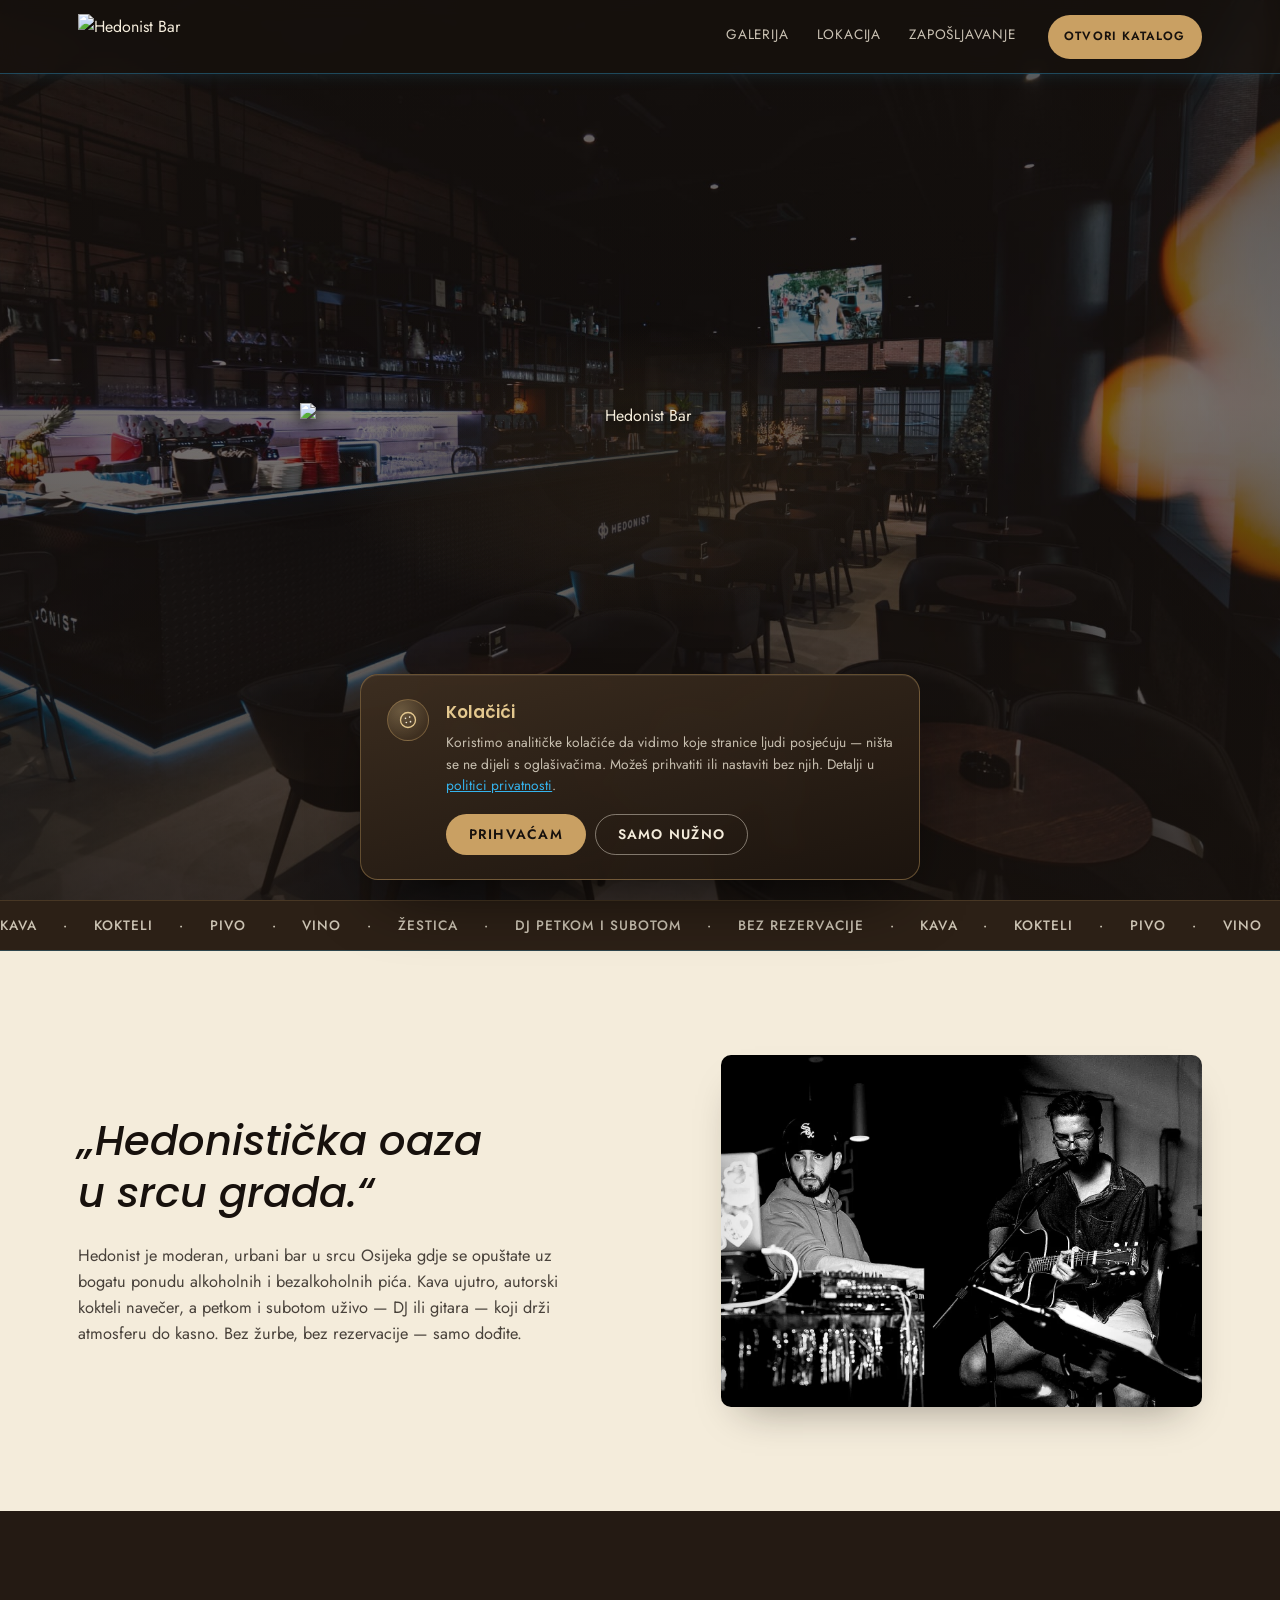
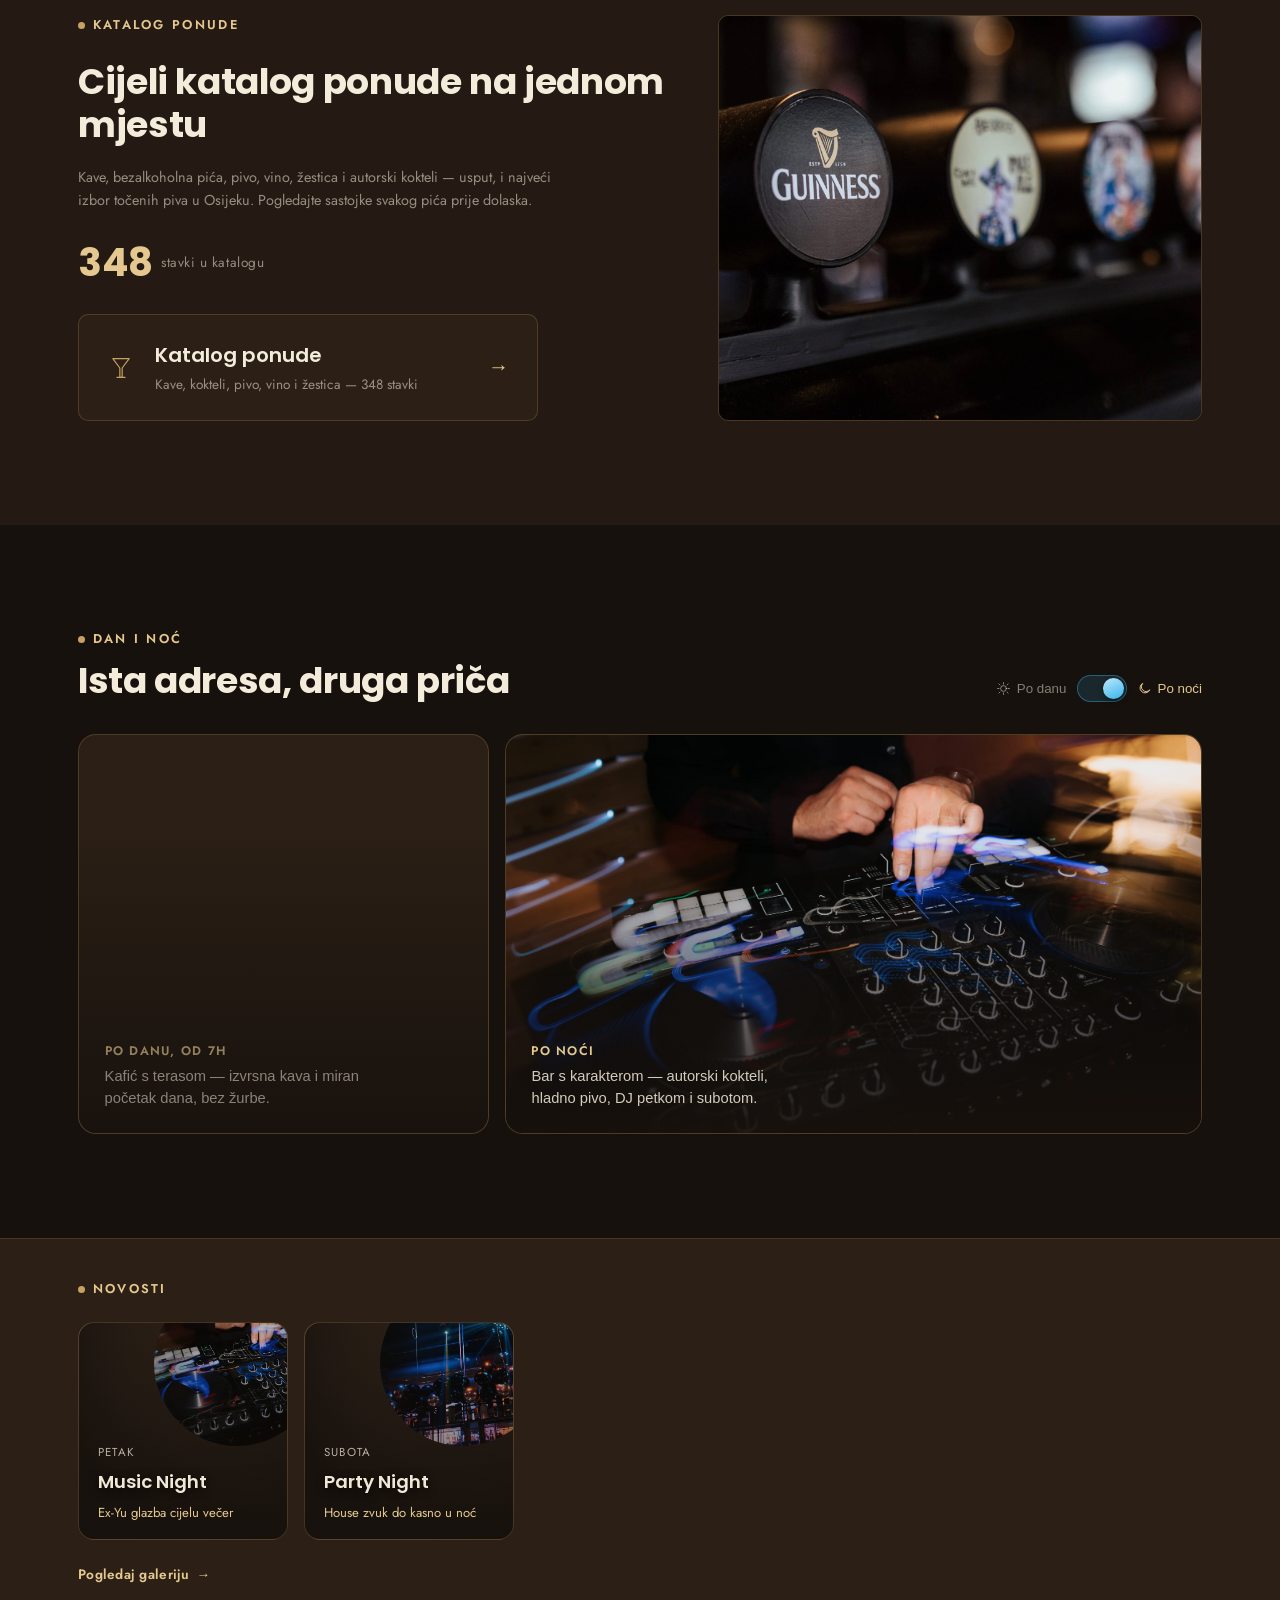
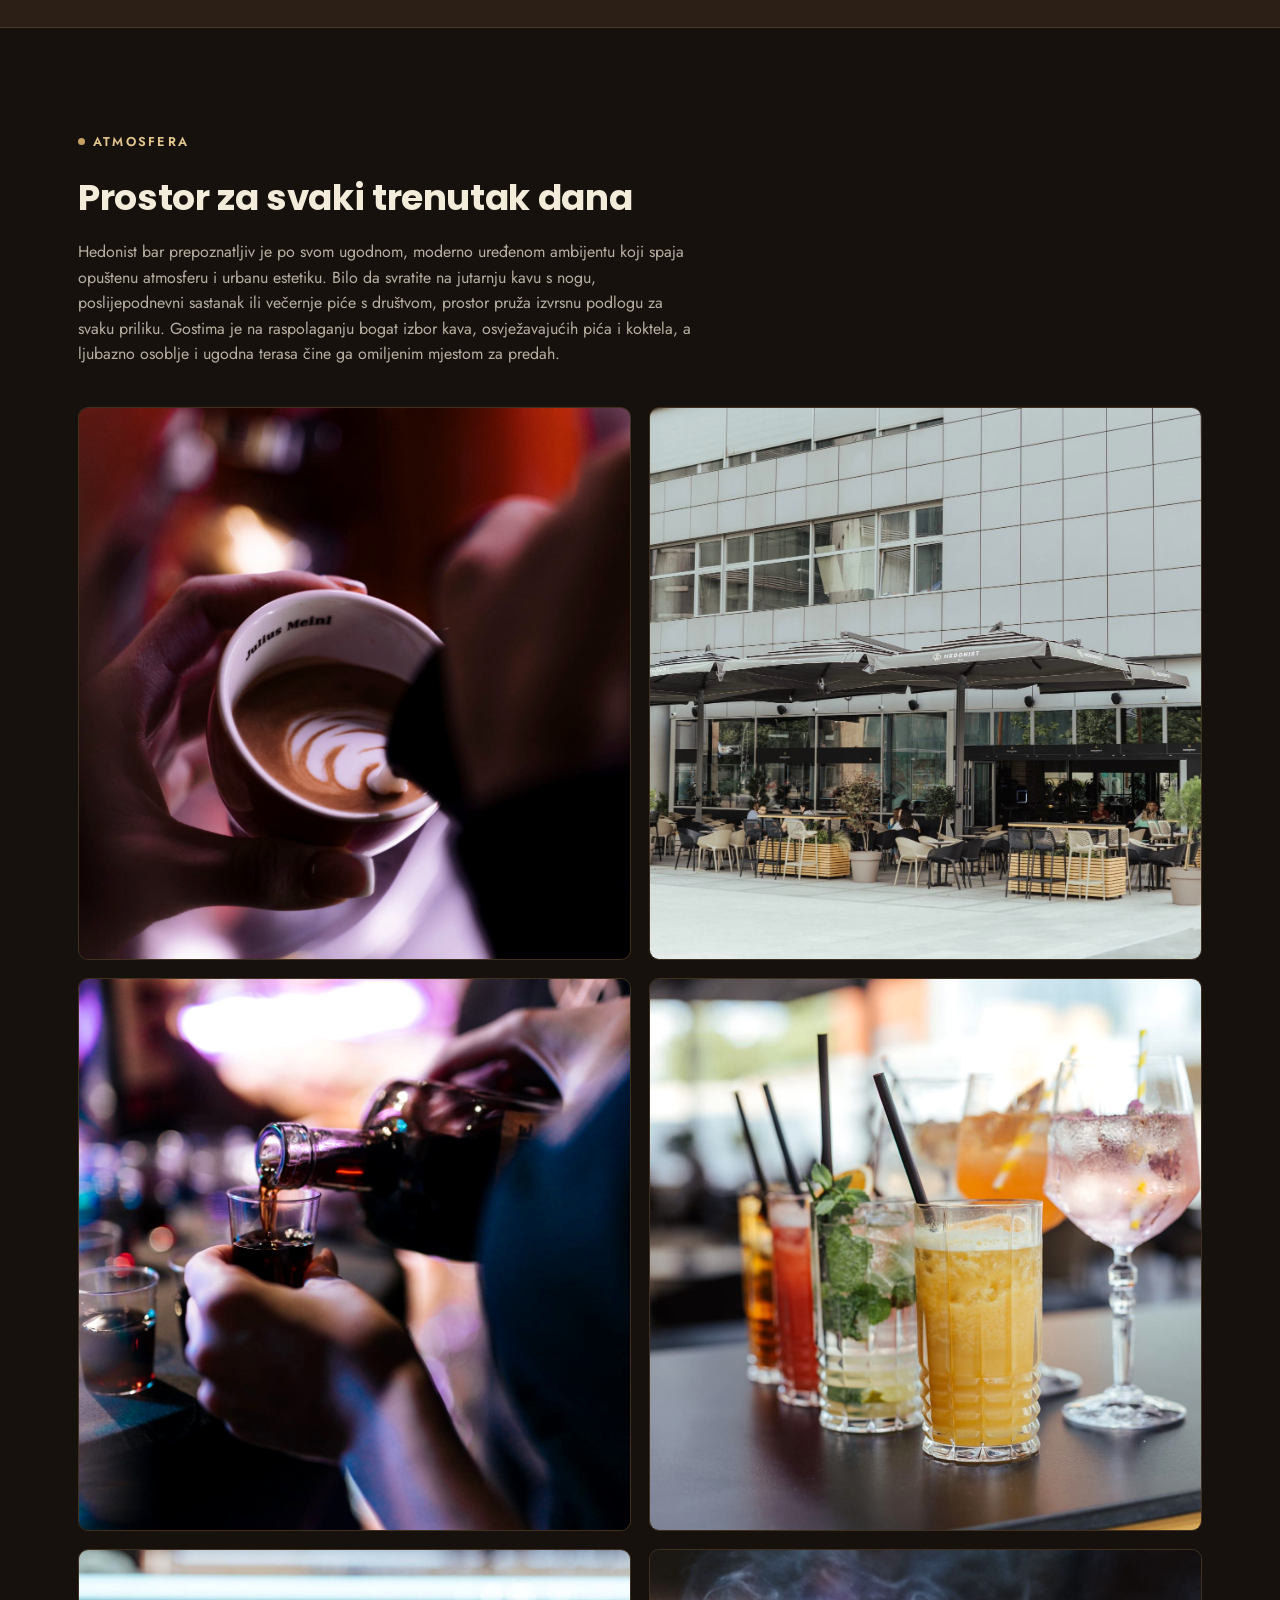
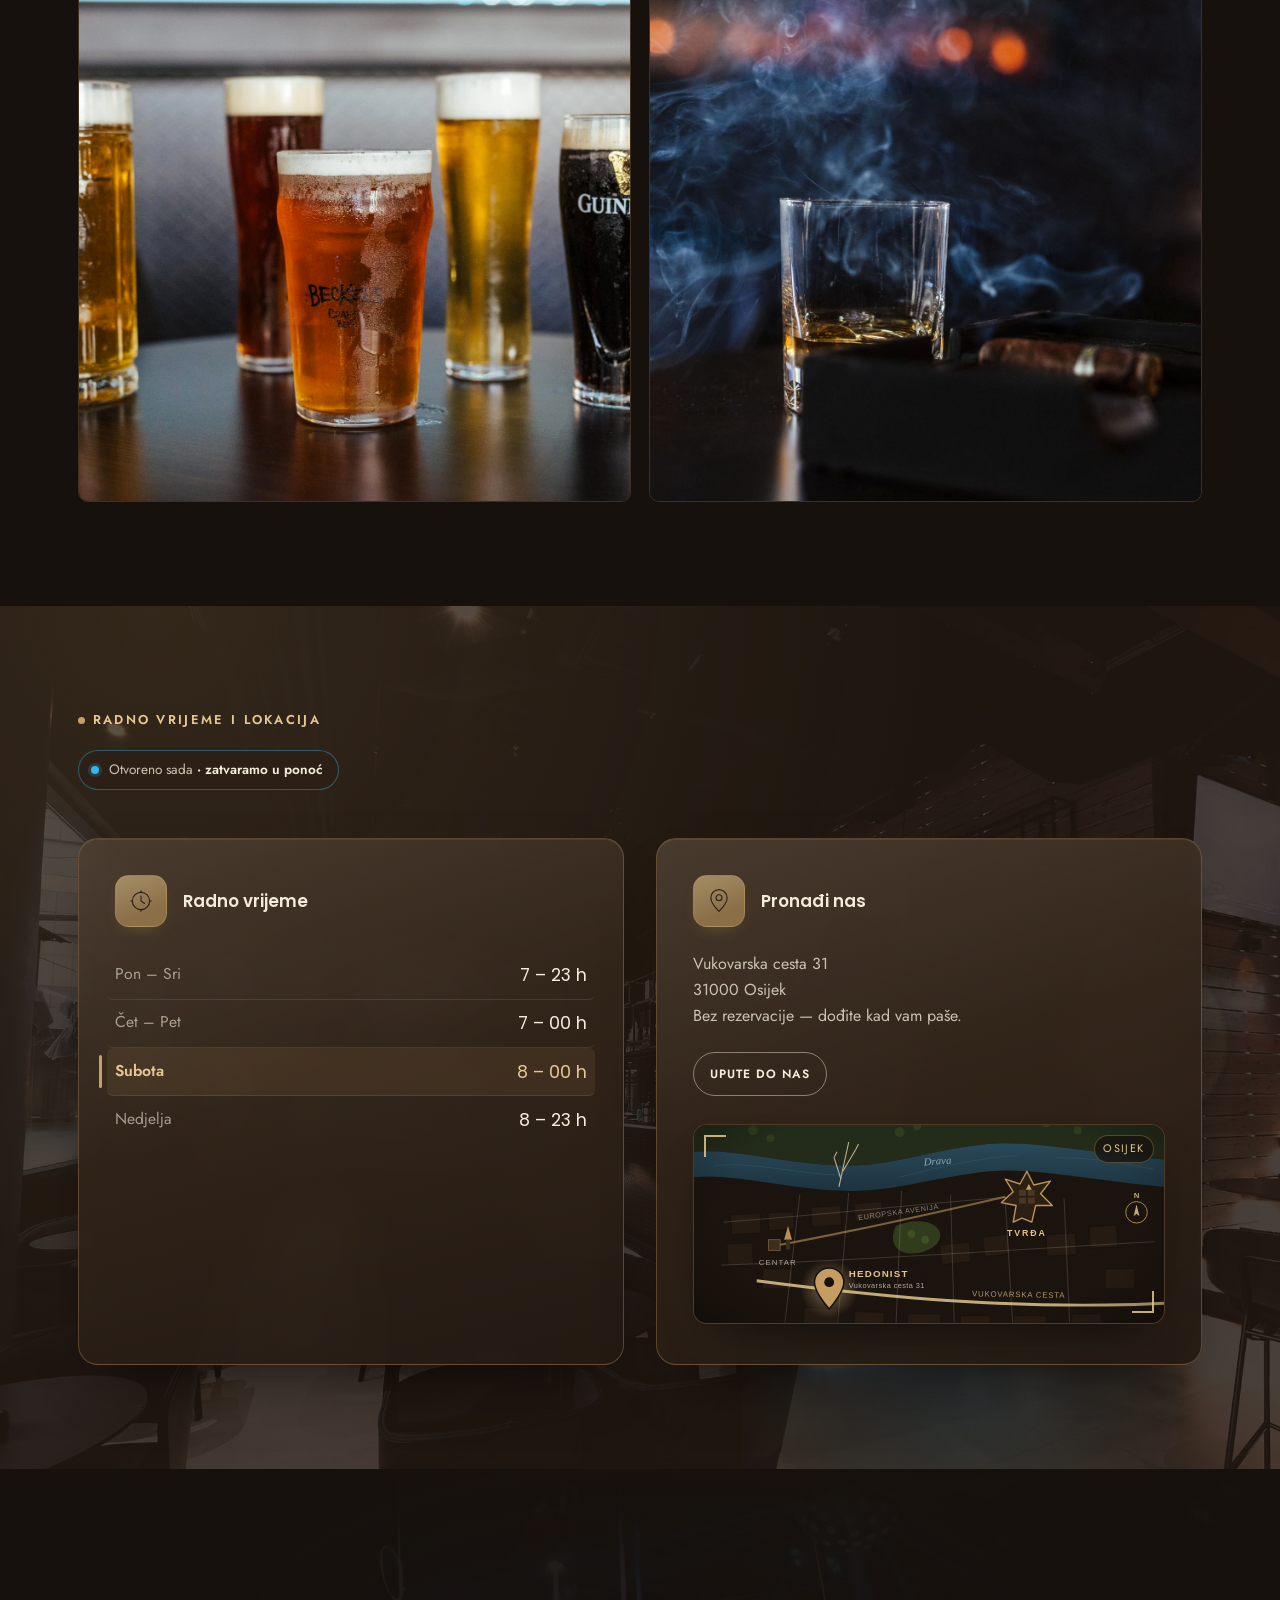
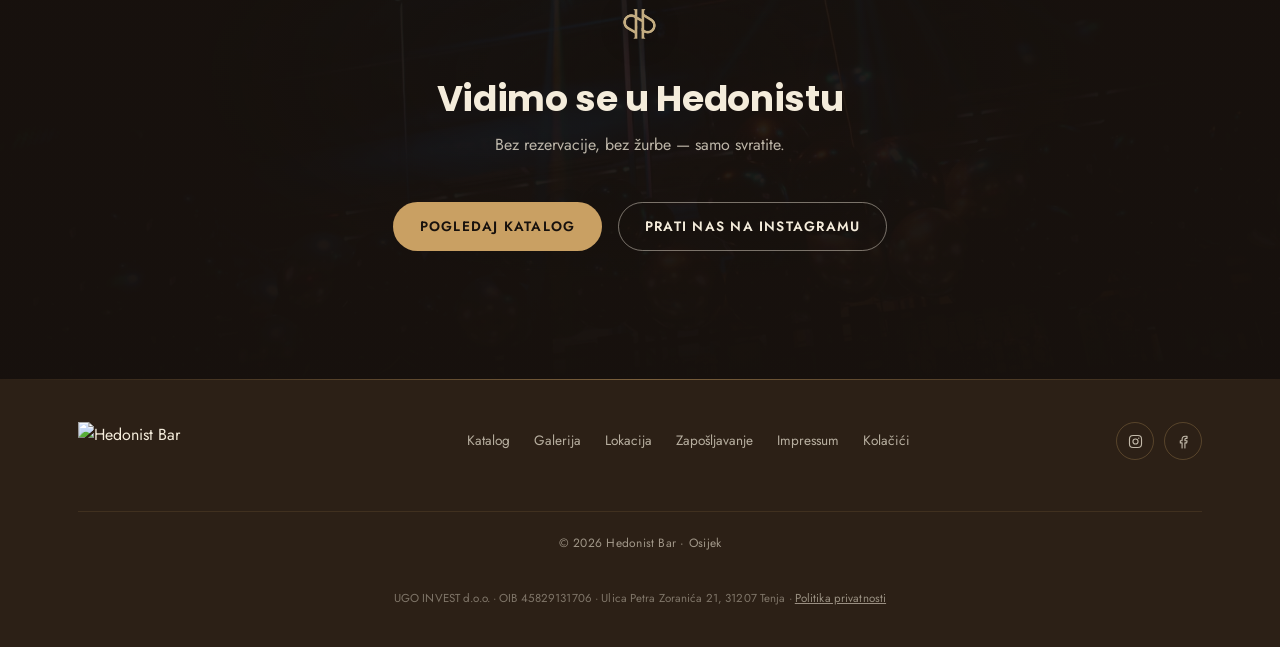
==== commit acec0805: "Remove ice cream from iced coffee ingredients, fix kavana -> kafić - "Ledena kava" and "Ledena kava " ====
--- a/index.html
+++ b/index.html
@@ -226,7 +226,7 @@
           <span class="daynight-pane-overlay" aria-hidden="true"></span>
           <span class="daynight-pane-body">
             <span class="daynight-pane-label">Po danu, od 7h</span>
-            <span class="daynight-pane-copy" data-cms="pocetna.podanu">Kavana s terasom — izvrsna kava i miran početak dana, bez žurbe.</span>
+            <span class="daynight-pane-copy" data-cms="pocetna.podanu">Kafić s terasom — izvrsna kava i miran početak dana, bez žurbe.</span>
           </span>
         </button>
 
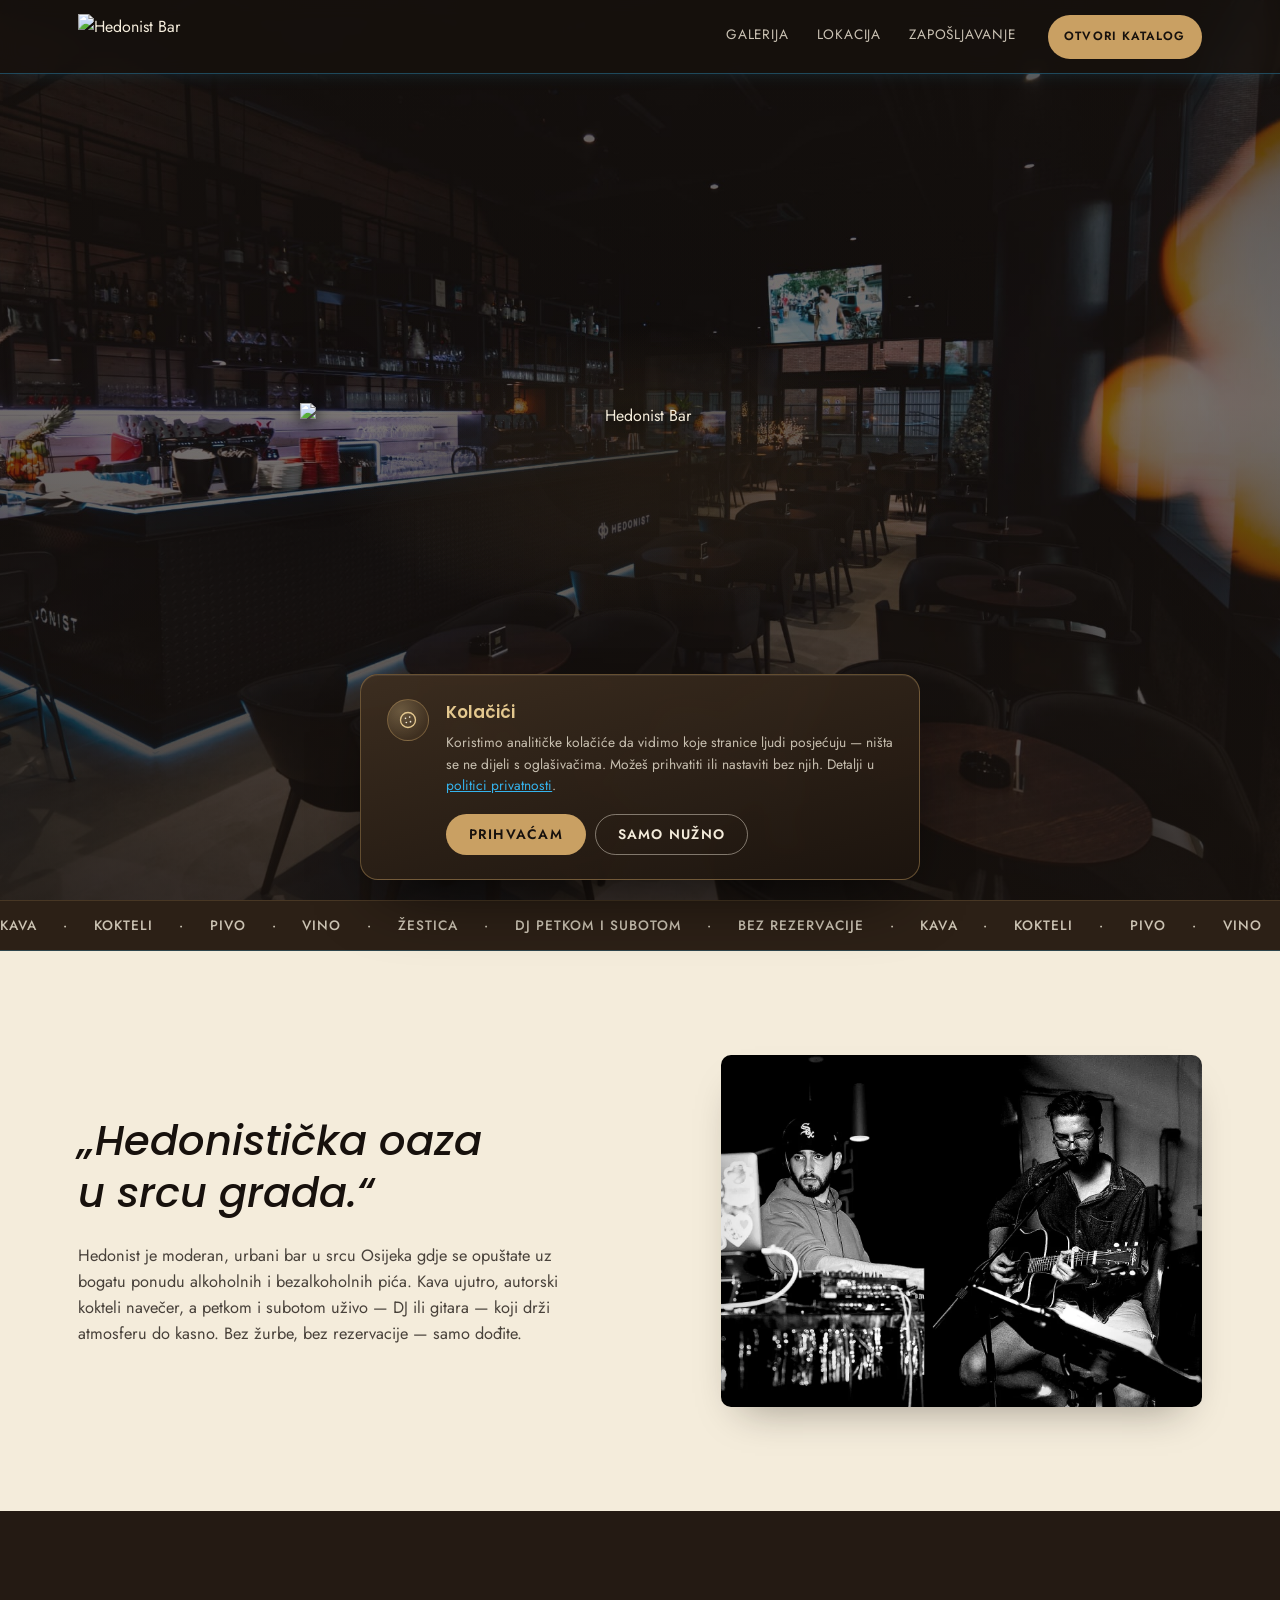
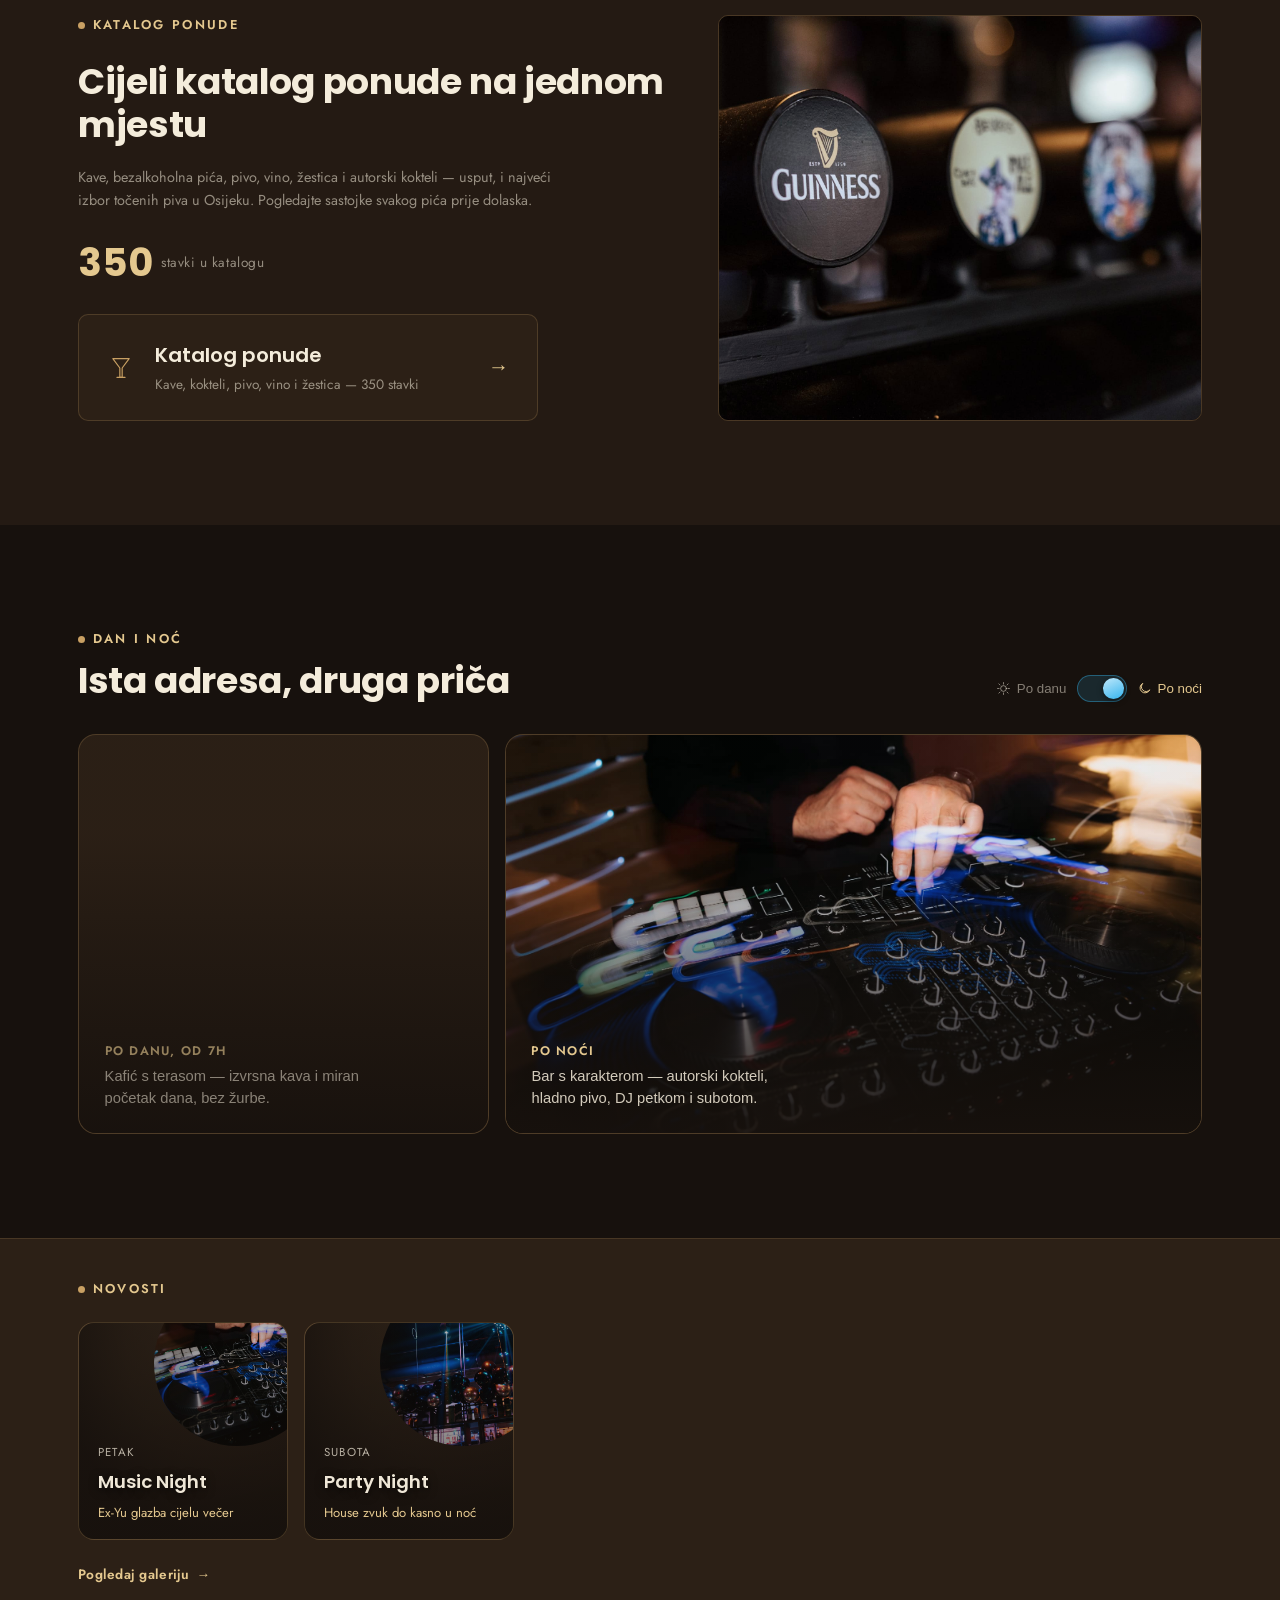
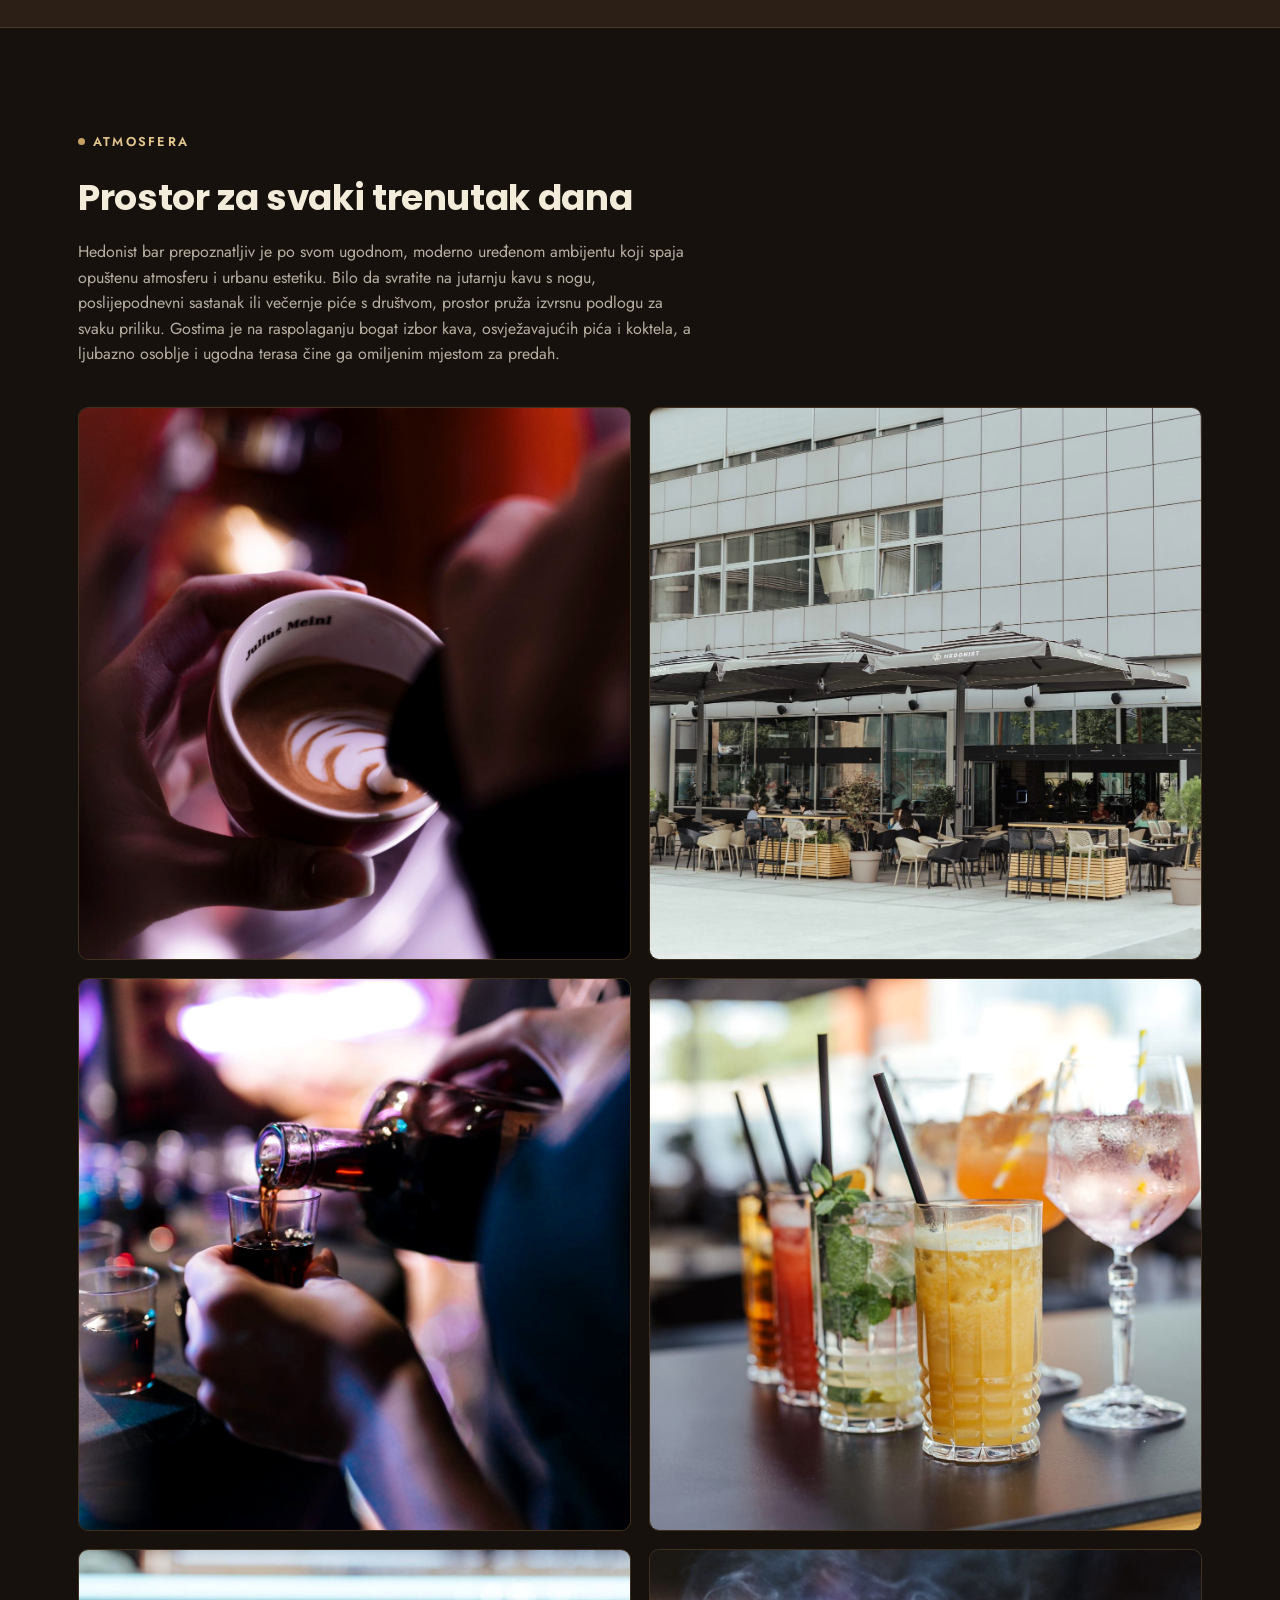
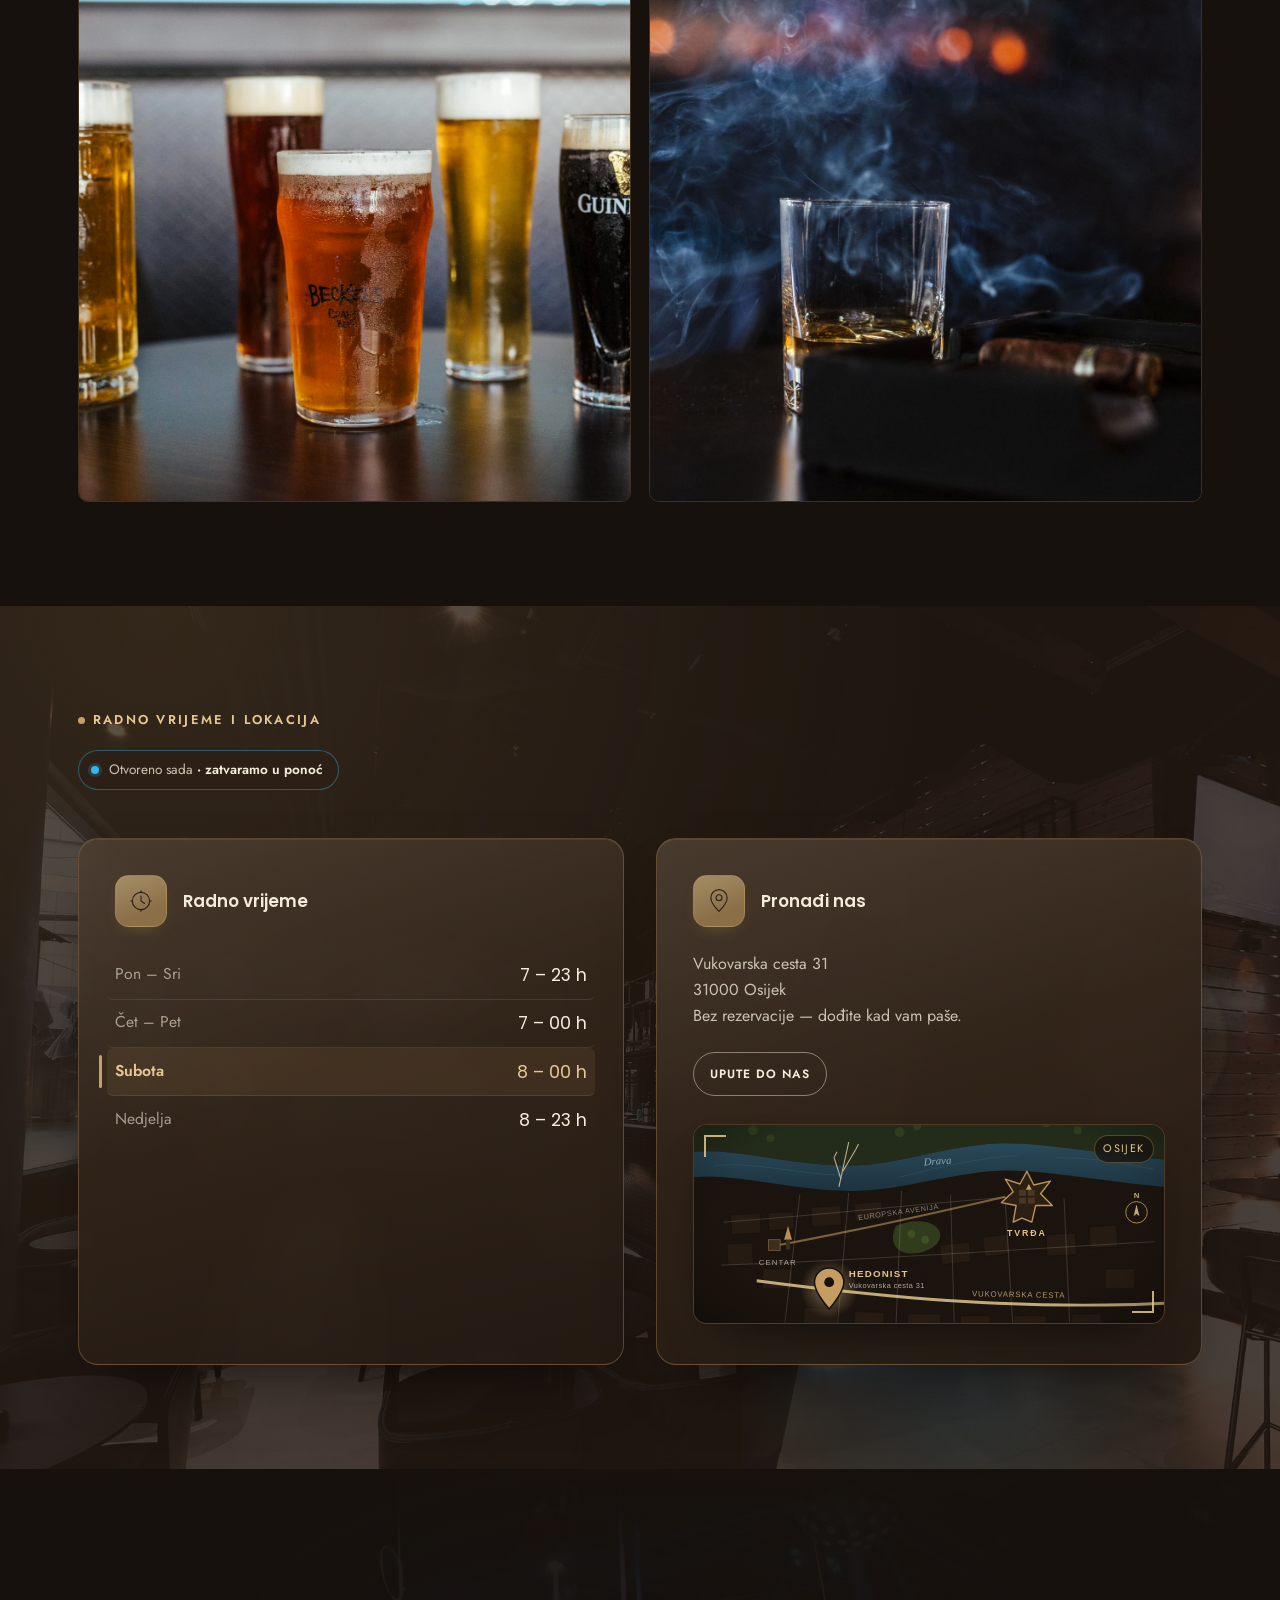
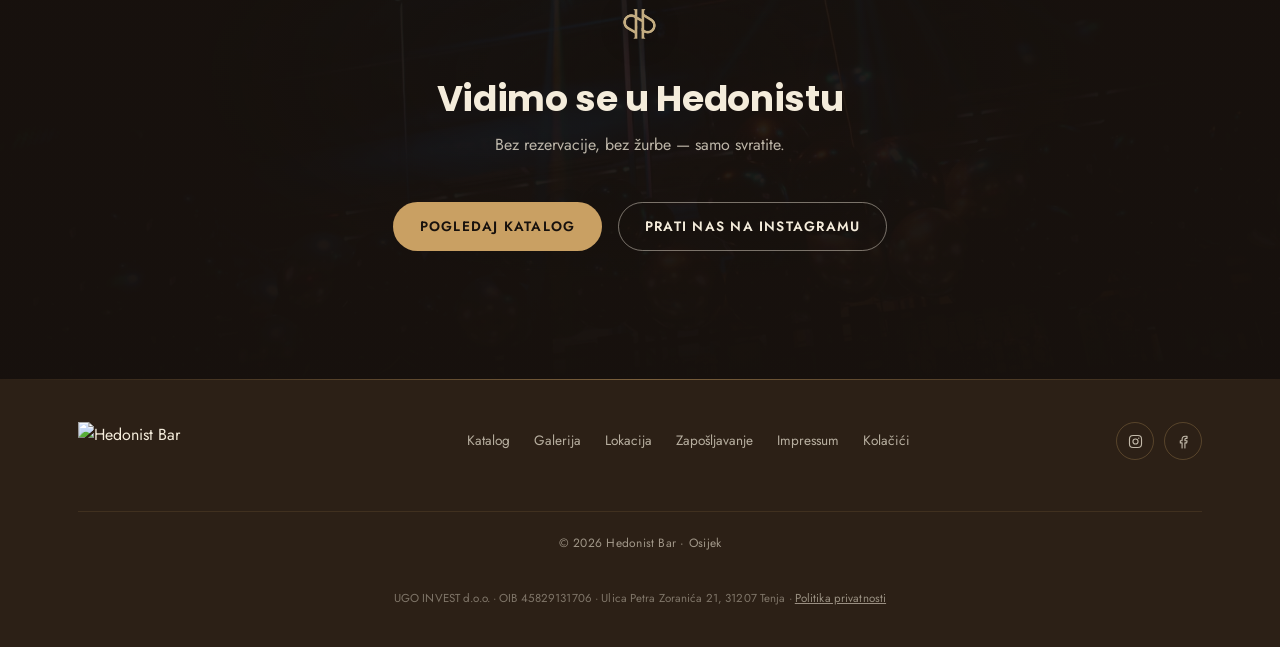
==== commit f42725c9: "Recolor catalog note pill from blue to gold to match the other pills The dash-note (e.g. "PAKIRANJE " ====
--- a/index.html
+++ b/index.html
@@ -6,20 +6,20 @@
 <title>Hedonist Bar Osijek — kava, kokteli, kasno u noć</title>
 <meta name="description" content="Hedonist Bar, Vukovarska cesta 31, Osijek. Kava, kokteli i DJ vikendom. Bez rezervacije — dođite kad vam paše.">
 <meta name="theme-color" content="#17110d">
-<link rel="canonical" href="https://hedonist-bar.vercel.app/">
+<link rel="canonical" href="https://ljubicicborna.github.io/">
 <meta property="og:type" content="website">
 <meta property="og:locale" content="hr_HR">
 <meta property="og:site_name" content="Hedonist Bar Osijek">
 <meta property="og:title" content="Hedonist Bar Osijek — kava, kokteli, kasno u noć">
 <meta property="og:description" content="Hedonist Bar, Vukovarska cesta 31, Osijek. Kava, kokteli i DJ vikendom. Bez rezervacije — dođite kad vam paše.">
-<meta property="og:url" content="https://hedonist-bar.vercel.app/">
-<meta property="og:image" content="https://hedonist-bar.vercel.app/assets/images/og-image.jpg?v=3">
+<meta property="og:url" content="https://ljubicicborna.github.io/">
+<meta property="og:image" content="https://ljubicicborna.github.io/assets/images/og-image.jpg?v=3">
 <meta property="og:image:width" content="1200">
 <meta property="og:image:height" content="630">
 <meta name="twitter:card" content="summary_large_image">
 <meta name="twitter:title" content="Hedonist Bar Osijek — kava, kokteli, kasno u noć">
 <meta name="twitter:description" content="Hedonist Bar, Vukovarska cesta 31, Osijek. Kava, kokteli i DJ vikendom. Bez rezervacije — dođite kad vam paše.">
-<meta name="twitter:image" content="https://hedonist-bar.vercel.app/assets/images/og-image.jpg?v=3">
+<meta name="twitter:image" content="https://ljubicicborna.github.io/assets/images/og-image.jpg?v=3">
 <link rel="icon" href="/favicon.ico" sizes="16x16 32x32 48x48">
 <link rel="icon" type="image/png" href="assets/images/monogram.png">
 <link rel="apple-touch-icon" href="assets/images/apple-touch-icon.png">
@@ -27,17 +27,16 @@
 <link rel="preconnect" href="https://fonts.googleapis.com">
 <link rel="preconnect" href="https://fonts.gstatic.com" crossorigin>
 <link href="https://fonts.googleapis.com/css2?family=Poppins:ital,wght@0,500;0,600;0,700;0,800;1,500&family=Jost:wght@400;500;600&display=swap" rel="stylesheet">
-<link rel="stylesheet" href="assets/css/styles.css?v=35">
-<script src="assets/js/cms-nazivi.js?v=1"></script>
-<script defer src="/_vercel/insights/script.js"></script>
+<link rel="stylesheet" href="assets/css/styles.css?v=36">
+
 <script type="application/ld+json">
 {
   "@context": "https://schema.org",
   "@type": "BarOrPub",
   "name": "Hedonist Bar Osijek",
-  "image": "https://hedonist-bar.vercel.app/assets/images/og-image.jpg?v=3",
-  "url": "https://hedonist-bar.vercel.app/",
-  "menu": "https://hedonist-bar.vercel.app/cjenik.html",
+  "image": "https://ljubicicborna.github.io/assets/images/og-image.jpg?v=3",
+  "url": "https://ljubicicborna.github.io/",
+  "menu": "https://ljubicicborna.github.io/cjenik.html",
   "servesCuisine": "Kava, kokteli, pivo, vino",
   "priceRange": "€",
   "address": {
@@ -181,12 +180,12 @@
         <p class="eyebrow"><span class="dot" aria-hidden="true"></span>Katalog ponude</p>
         <h2 class="section-title">Cijeli katalog ponude na jednom mjestu</h2>
         <p class="menu-note" data-cms="pocetna.cjenik-napomena">Kave, bezalkoholna pića, pivo, vino, žestica i autorski kokteli — usput, i najveći izbor točenih piva u Osijeku. Pogledajte sastojke svakog pića prije dolaska.</p>
-        <p class="menu-counter"><span class="menu-counter-num" data-count-to="348">348</span><span class="menu-counter-label">stavki u katalogu</span></p>
+        <p class="menu-counter"><span class="menu-counter-num" data-count-to="350">350</span><span class="menu-counter-label">stavki u katalogu</span></p>
         <a href="cjenik.html" class="cjenik-link">
           <svg class="cjenik-link-icon" viewBox="0 0 48 48" aria-hidden="true"><path d="M10 8h28l-12 16v16h-4V24L10 8Z"/><path d="M17 40h14"/></svg>
           <span class="cjenik-link-text">
             <strong>Katalog ponude</strong>
-            <span class="cjenik-link-count">Kave, kokteli, pivo, vino i žestica — 348 stavki</span>
+            <span class="cjenik-link-count">Kave, kokteli, pivo, vino i žestica — 350 stavki</span>
           </span>
           <span class="cjenik-link-arrow" aria-hidden="true">→</span>
         </a>
@@ -375,8 +374,8 @@
   </div>
 </footer>
 
-<script src="assets/js/main.js?v=24"></script>
-<script src="assets/js/novosti.js?v=4"></script>
+<script src="assets/js/main.js?v=25"></script>
+<script src="assets/js/novosti.js?v=5"></script>
 <script src="assets/js/daynight.js?v=8"></script>
 </body>
 </html>
--- a/assets/css/styles.css
+++ b/assets/css/styles.css
@@ -1555,9 +1555,11 @@
   background: rgba(244,236,219,0.06); border: 1px solid rgba(201,160,99,0.2);
   border-radius: 999px; padding: 0.3em 0.85em;
 }
+/* napomena (npr. "pakiranje od 23 komada") — ista zaobljena pločica kao
+   i sastojci, samo malo istaknutija tipografija; bez plave boje. */
 .price-item-ingredients li.price-item-note{
-  color: var(--azure); font-weight: 600; letter-spacing: 0.06em; text-transform: uppercase;
-  background: rgba(53,180,238,0.08); border-color: rgba(53,180,238,0.35);
+  color: var(--gold-soft); font-weight: 600; letter-spacing: 0.04em; text-transform: uppercase;
+  border-color: rgba(201,160,99,0.35);
 }
 
 @media (max-width: 700px){
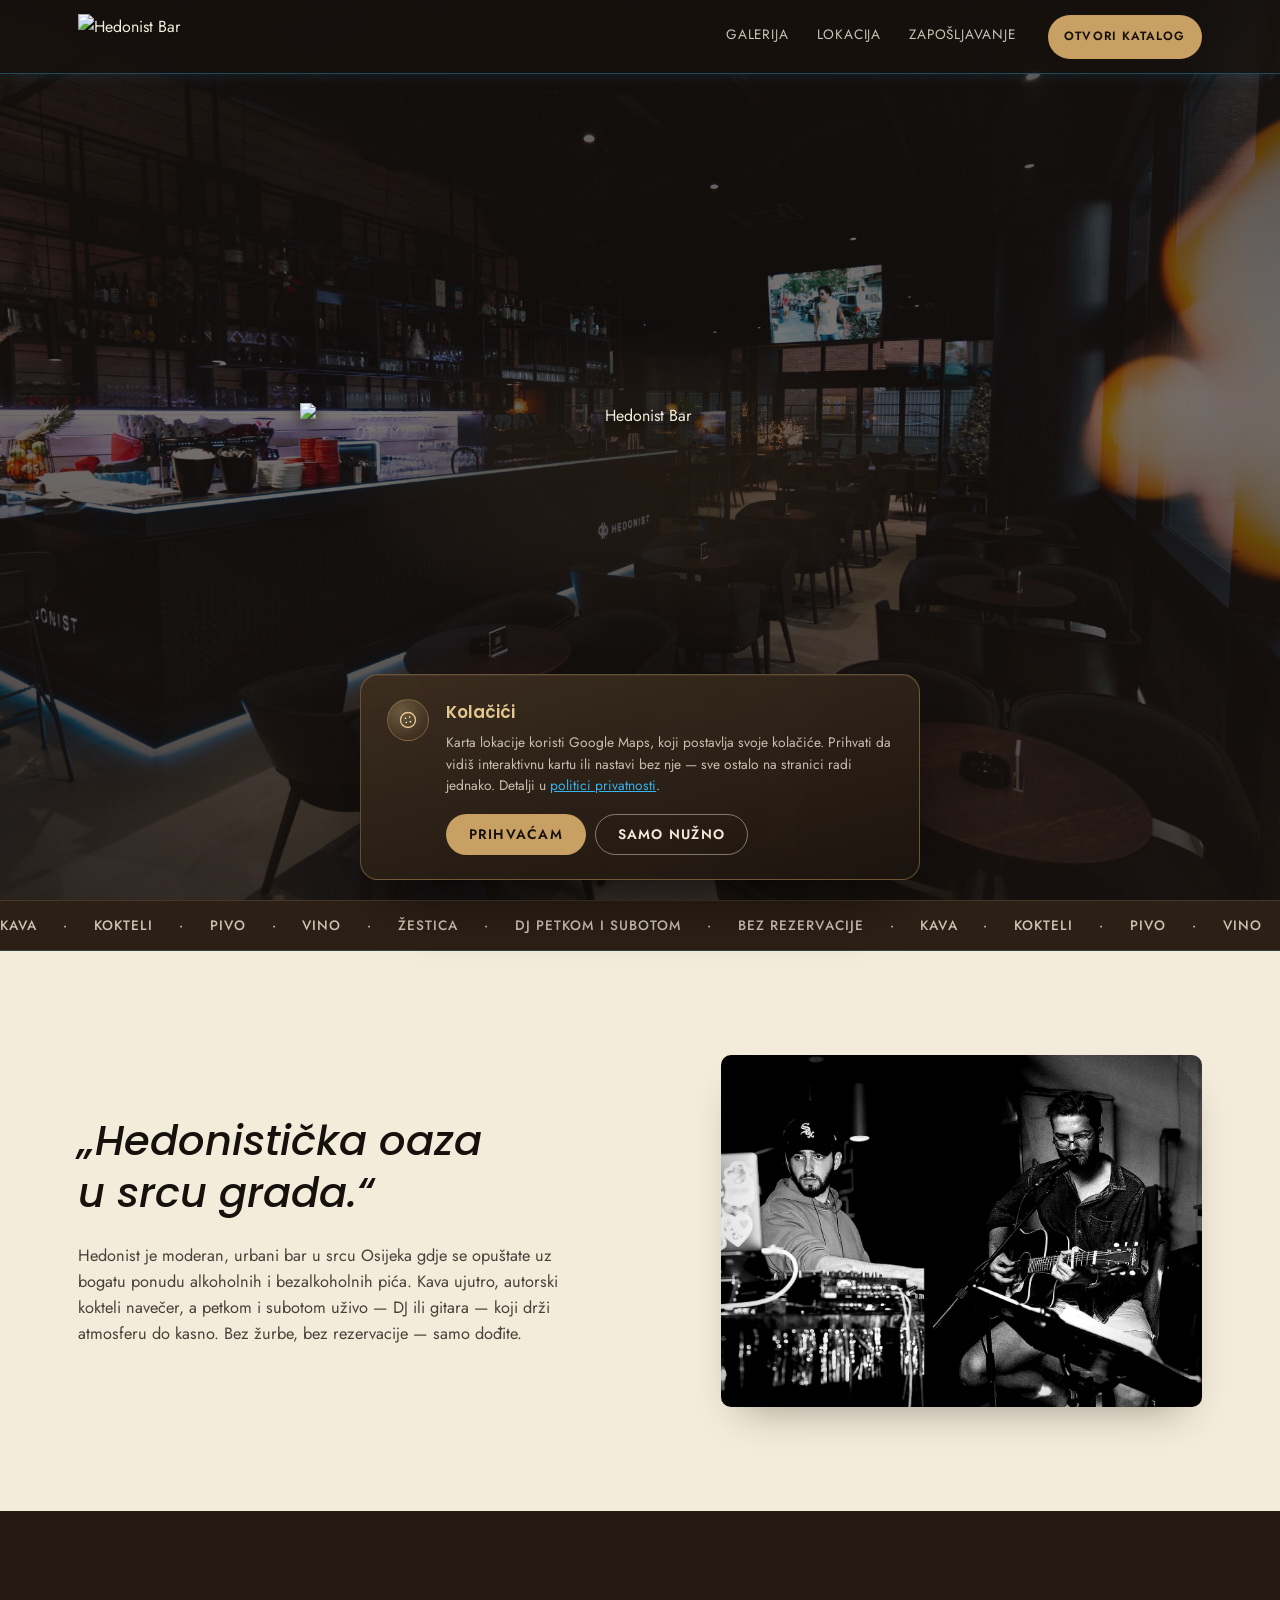
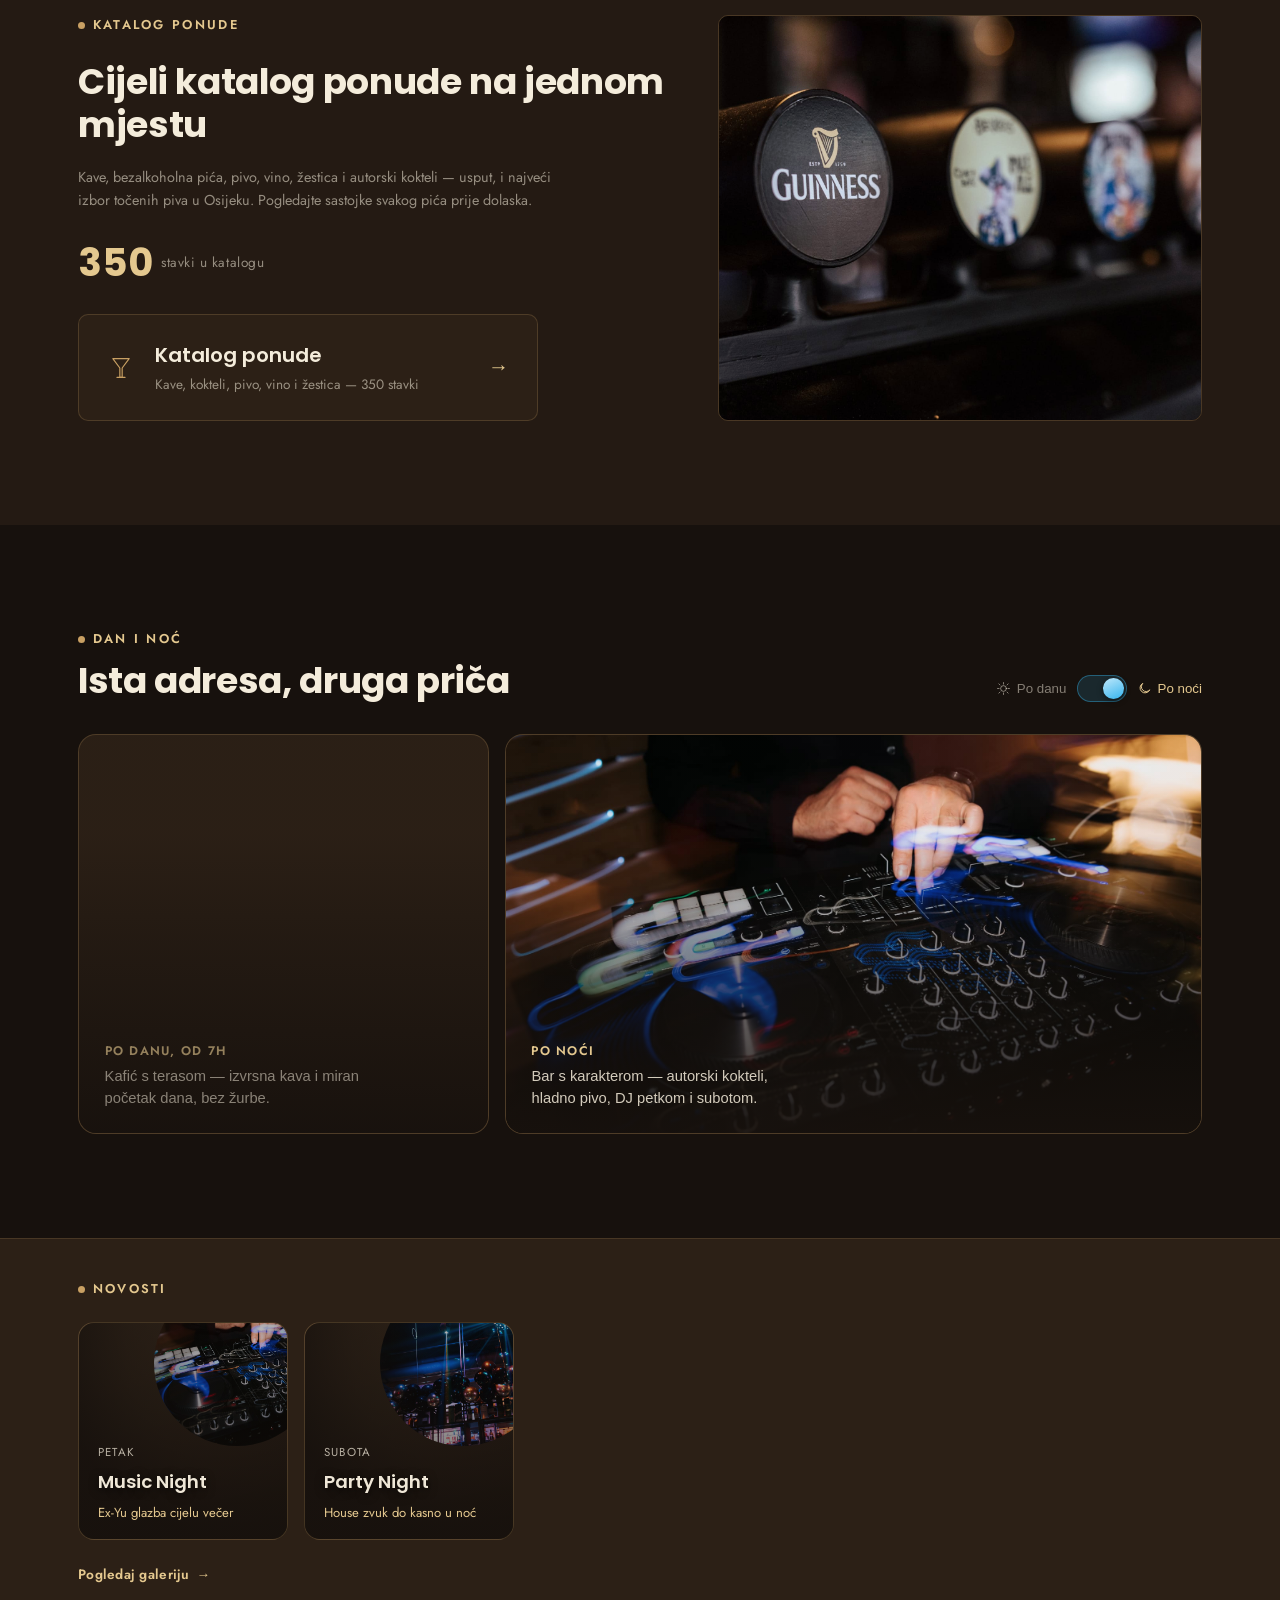
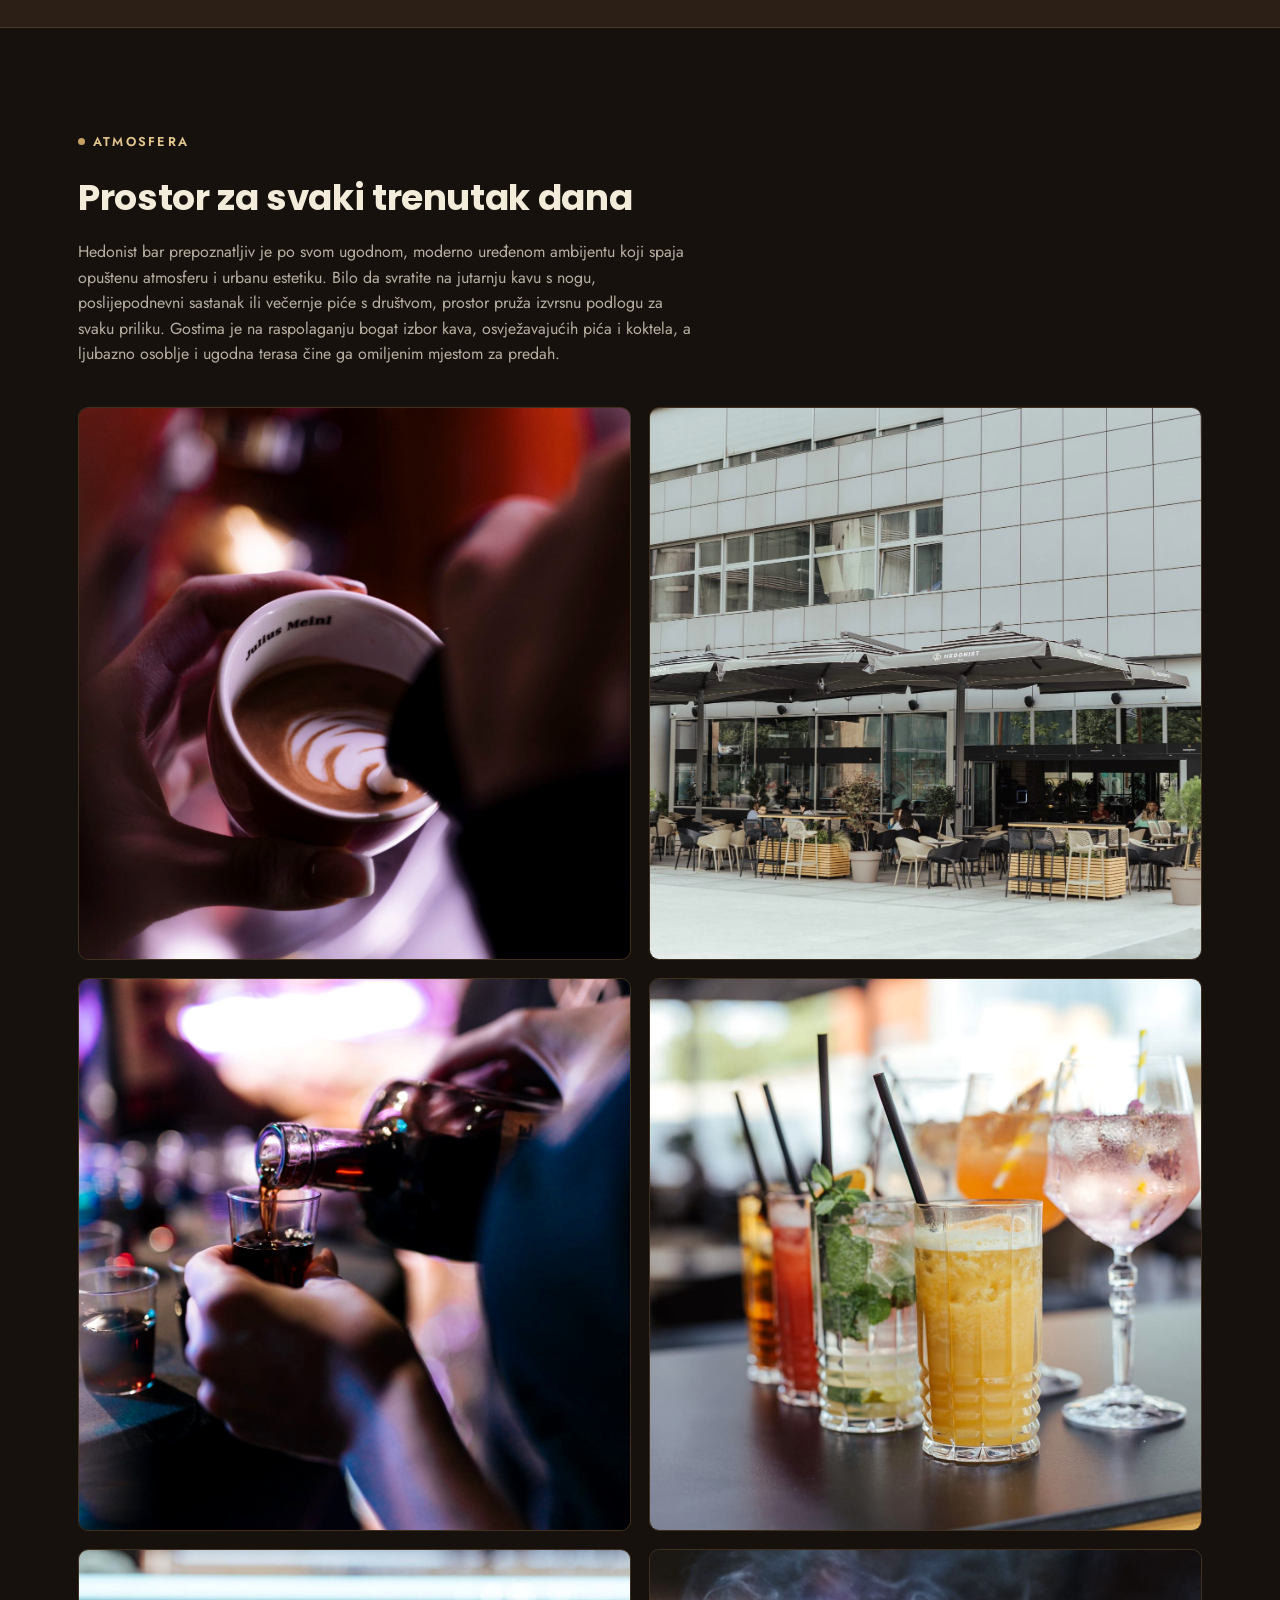
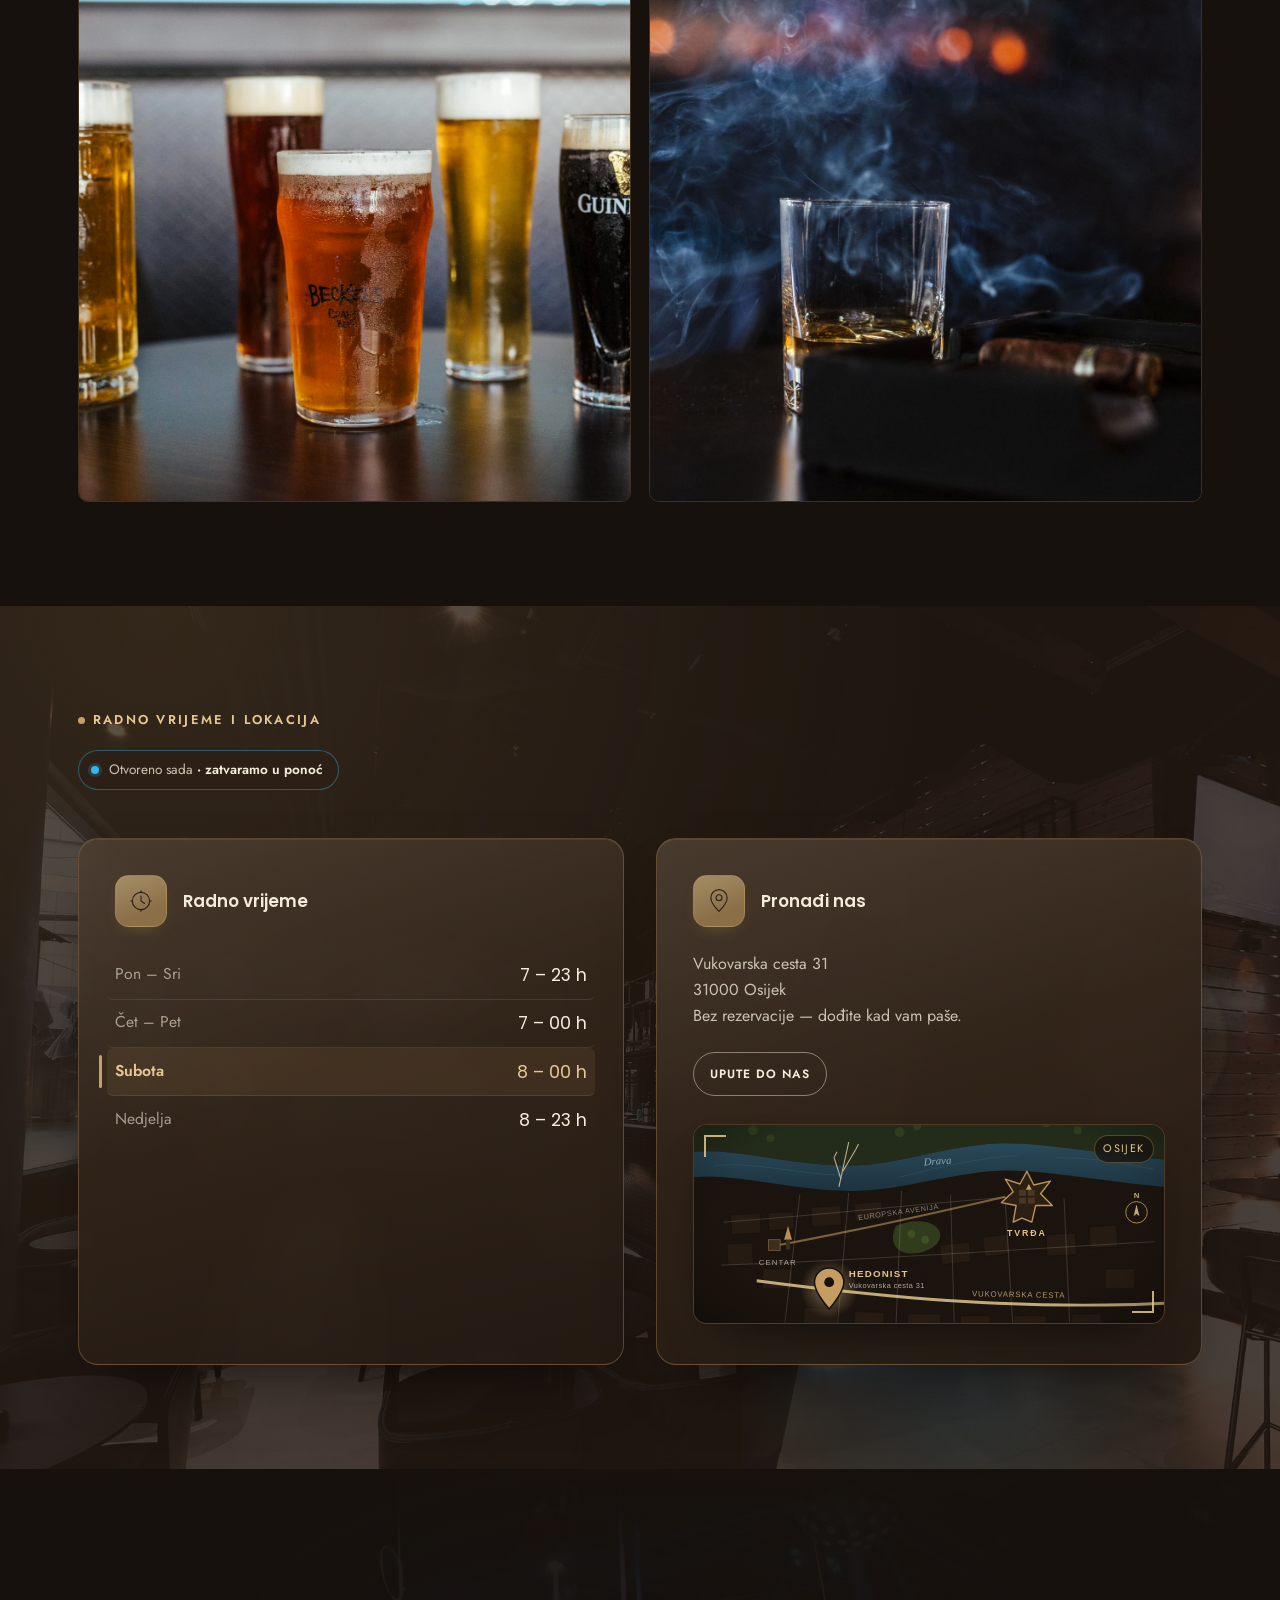
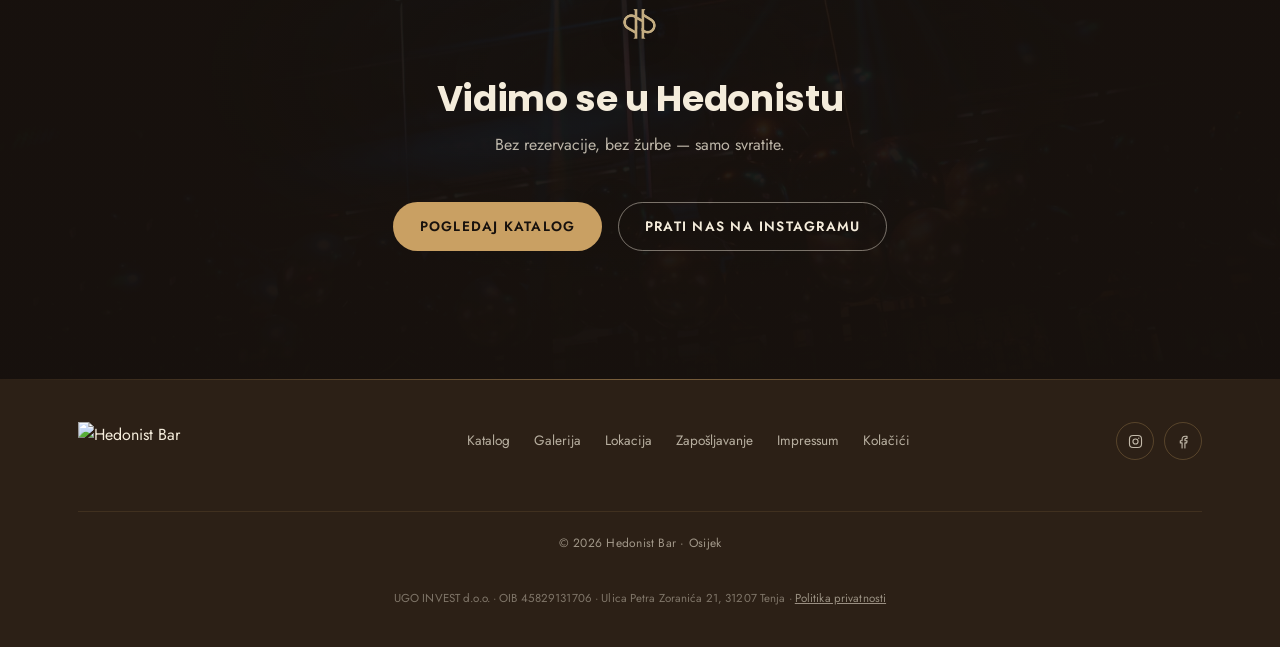
==== commit c2e81743: "Add a portable, self-contained CMS (admin.html) that works on any host Content now lives in data/*.j" ====
--- a/index.html
+++ b/index.html
@@ -27,7 +27,7 @@
 <link rel="preconnect" href="https://fonts.googleapis.com">
 <link rel="preconnect" href="https://fonts.gstatic.com" crossorigin>
 <link href="https://fonts.googleapis.com/css2?family=Poppins:ital,wght@0,500;0,600;0,700;0,800;1,500&family=Jost:wght@400;500;600&display=swap" rel="stylesheet">
-<link rel="stylesheet" href="assets/css/styles.css?v=36">
+<link rel="stylesheet" href="assets/css/styles.css?v=37">
 
 <script type="application/ld+json">
 {
@@ -374,8 +374,8 @@
   </div>
 </footer>
 
-<script src="assets/js/main.js?v=25"></script>
-<script src="assets/js/novosti.js?v=5"></script>
+<script src="assets/js/main.js?v=26"></script>
+<script src="assets/js/novosti.js?v=6"></script>
 <script src="assets/js/daynight.js?v=8"></script>
 </body>
 </html>
--- a/assets/css/styles.css
+++ b/assets/css/styles.css
@@ -1555,12 +1555,8 @@
   background: rgba(244,236,219,0.06); border: 1px solid rgba(201,160,99,0.2);
   border-radius: 999px; padding: 0.3em 0.85em;
 }
-/* napomena (npr. "pakiranje od 23 komada") — ista zaobljena pločica kao
-   i sastojci, samo malo istaknutija tipografija; bez plave boje. */
-.price-item-ingredients li.price-item-note{
-  color: var(--gold-soft); font-weight: 600; letter-spacing: 0.04em; text-transform: uppercase;
-  border-color: rgba(201,160,99,0.35);
-}
+/* napomena (npr. "pakiranje od 23 komada") izgleda jednako kao i pločice
+   sa sastojcima — bez posebnog stila. */
 
 @media (max-width: 700px){
   .price-items{ grid-template-columns: 1fr; }
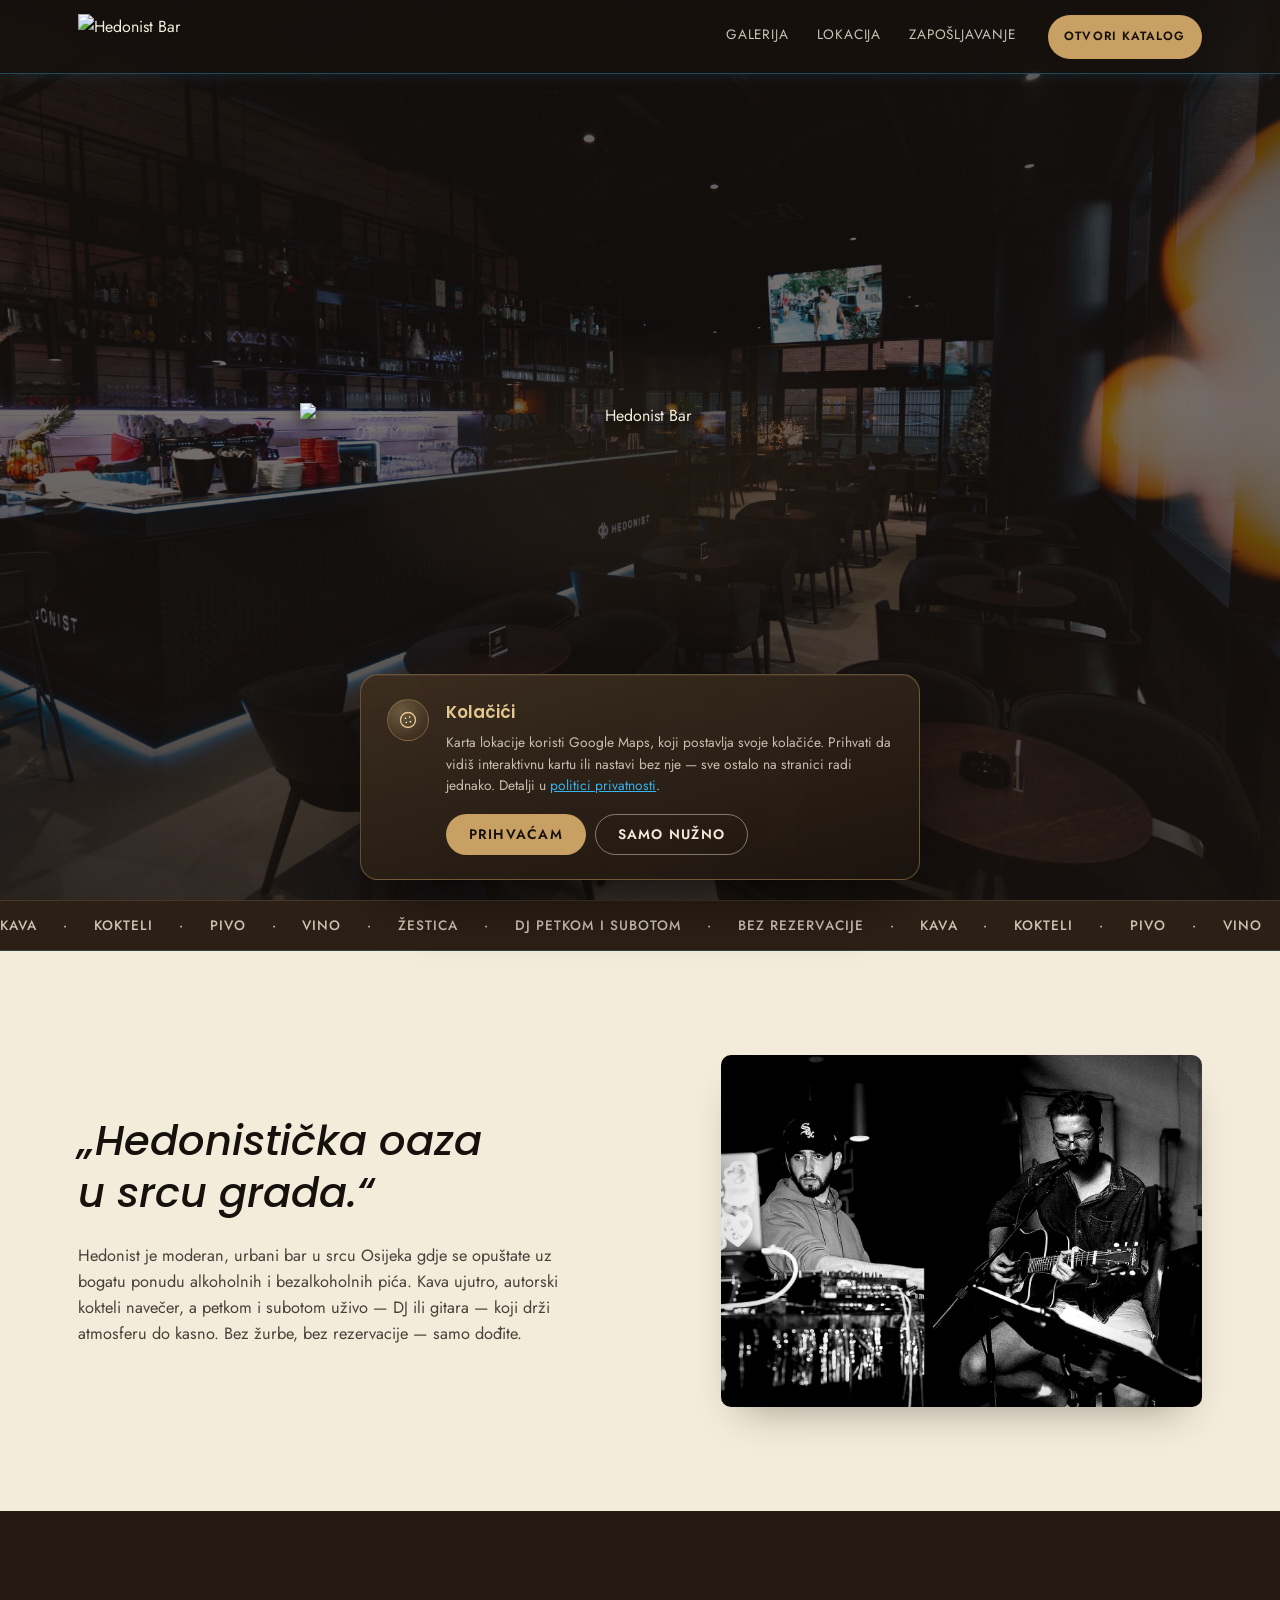
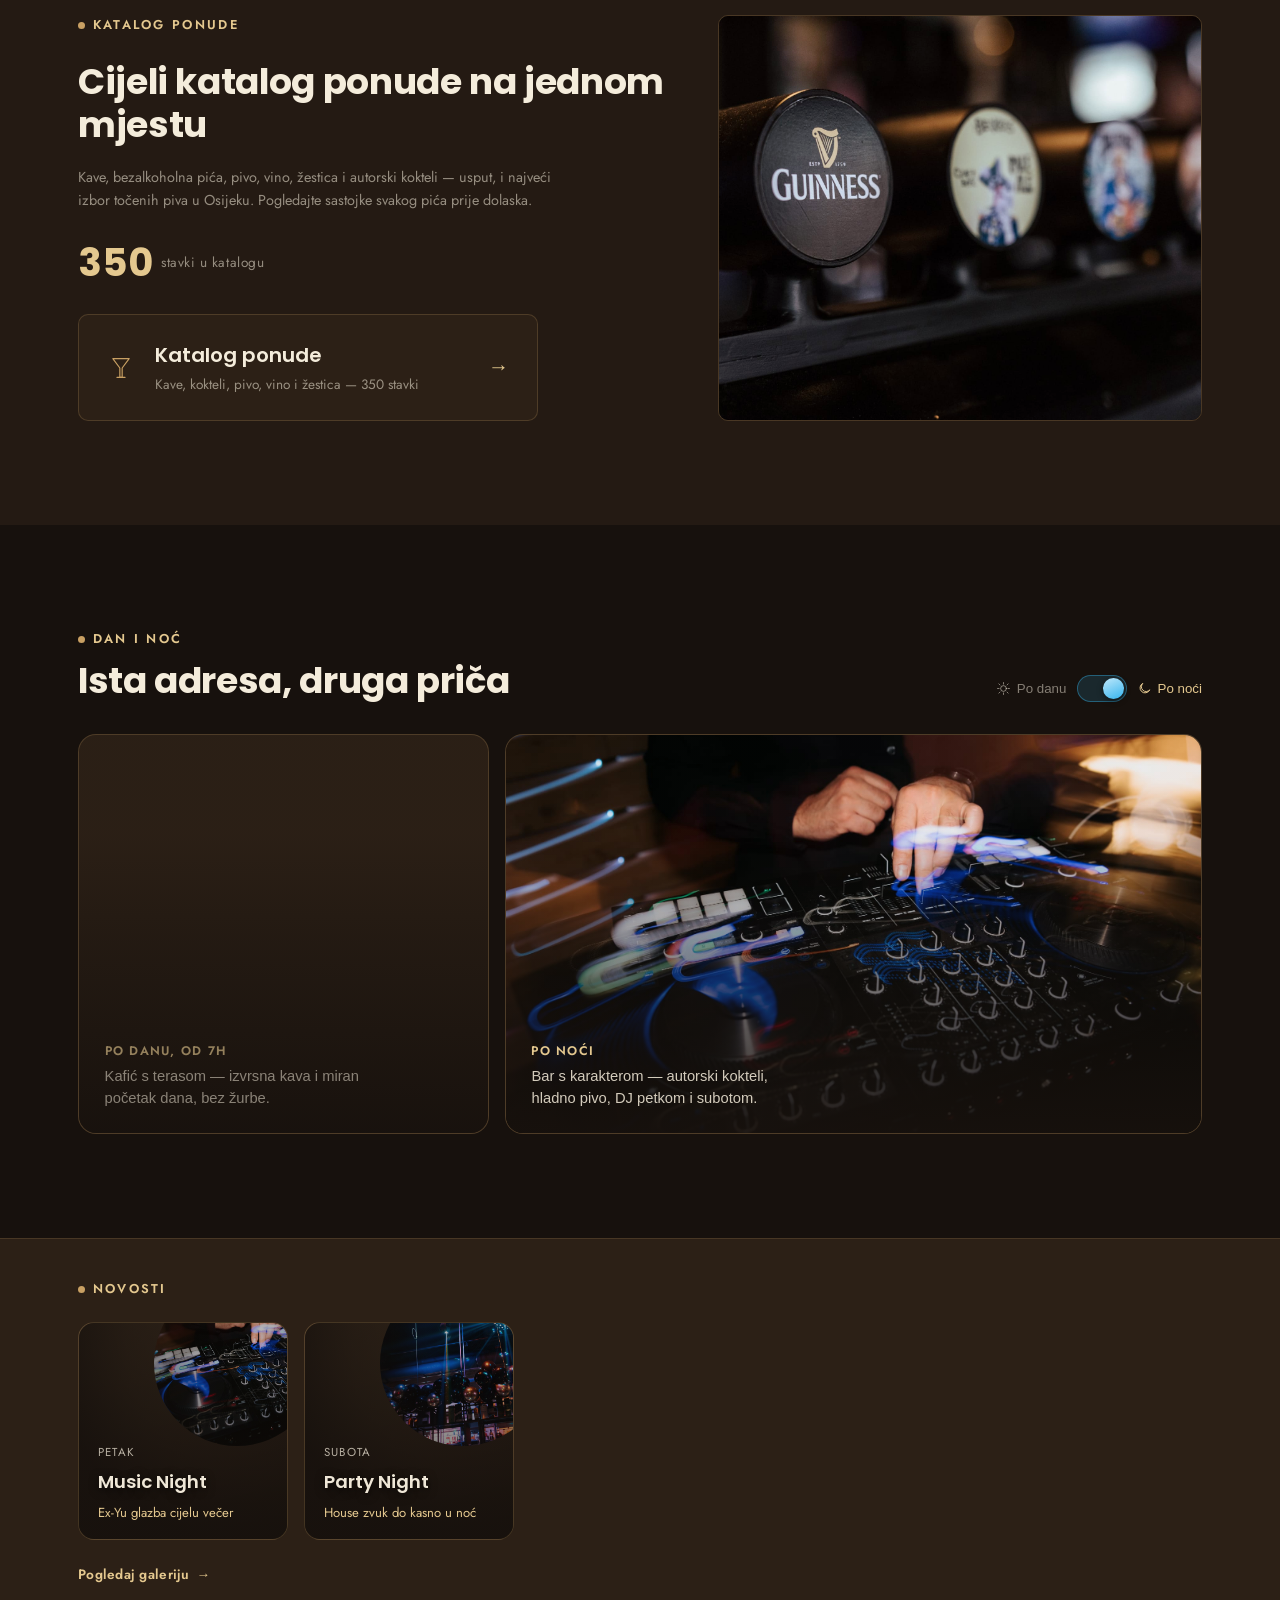
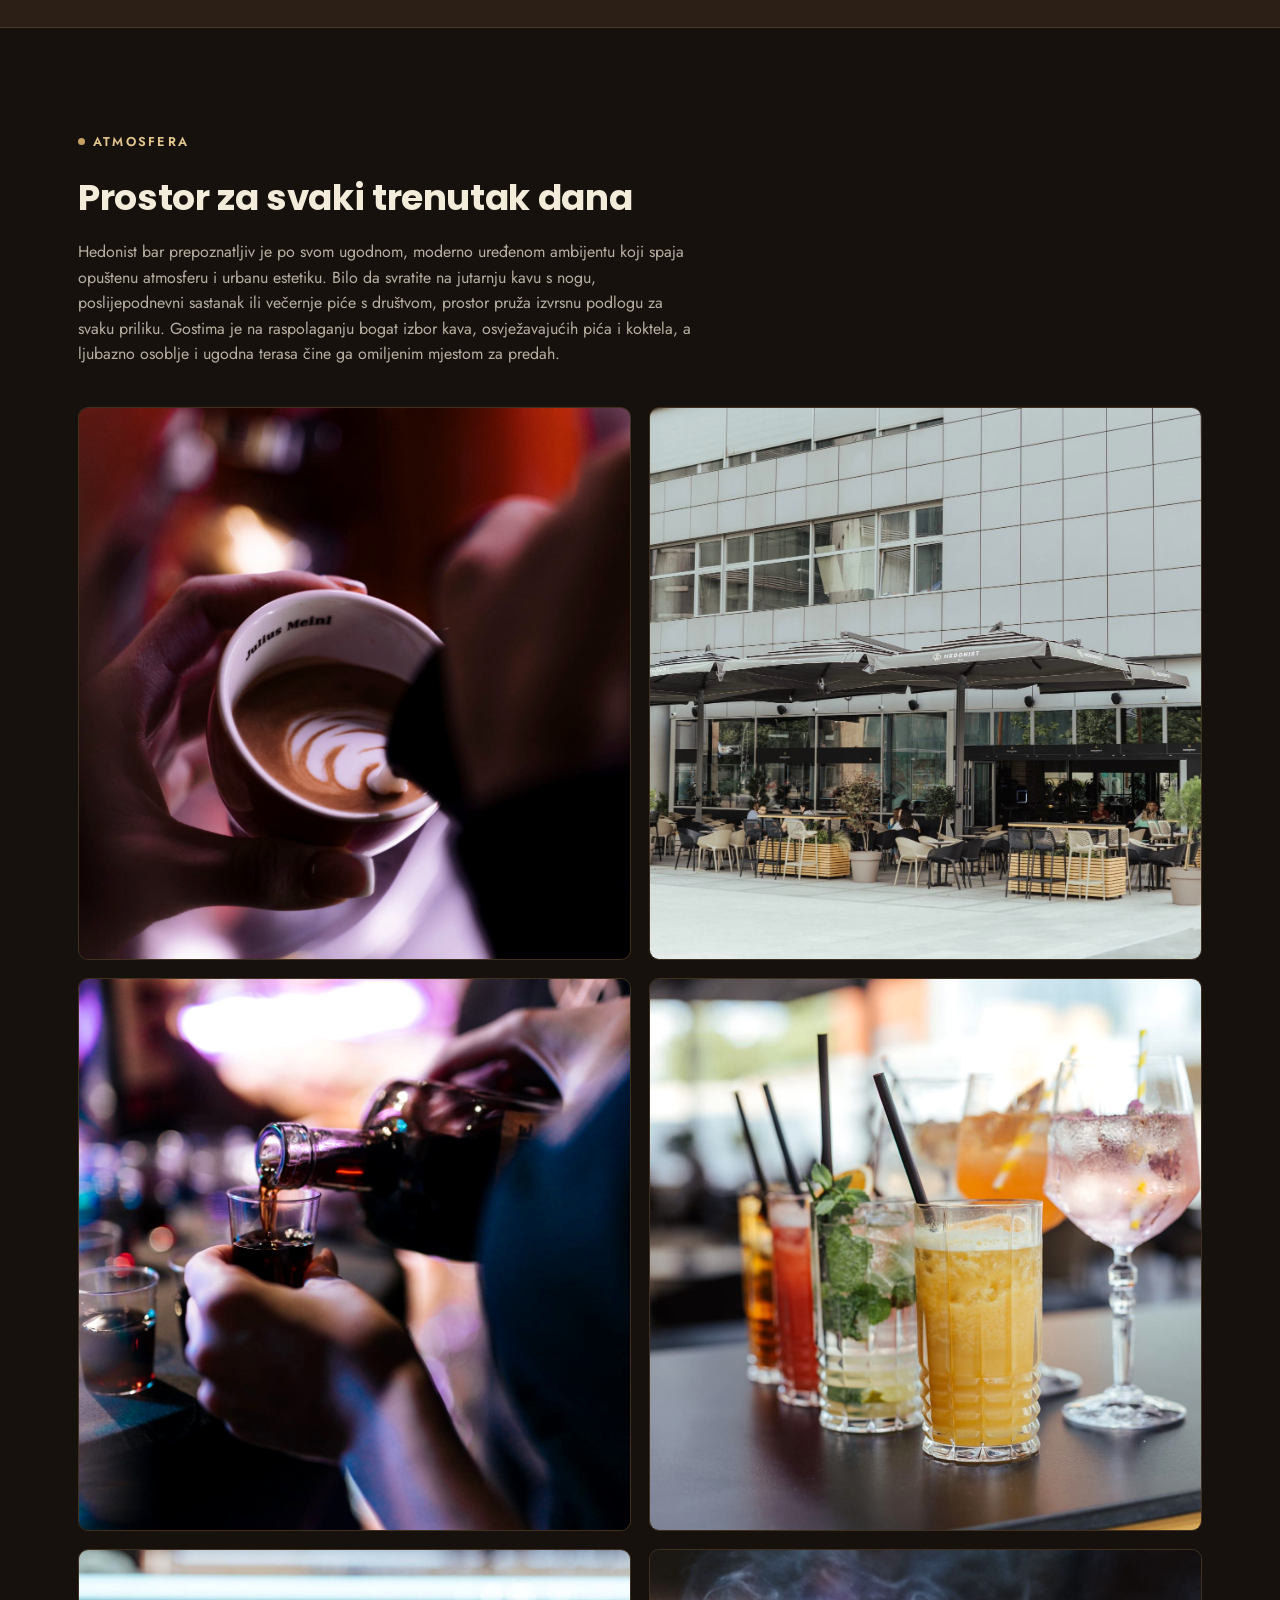
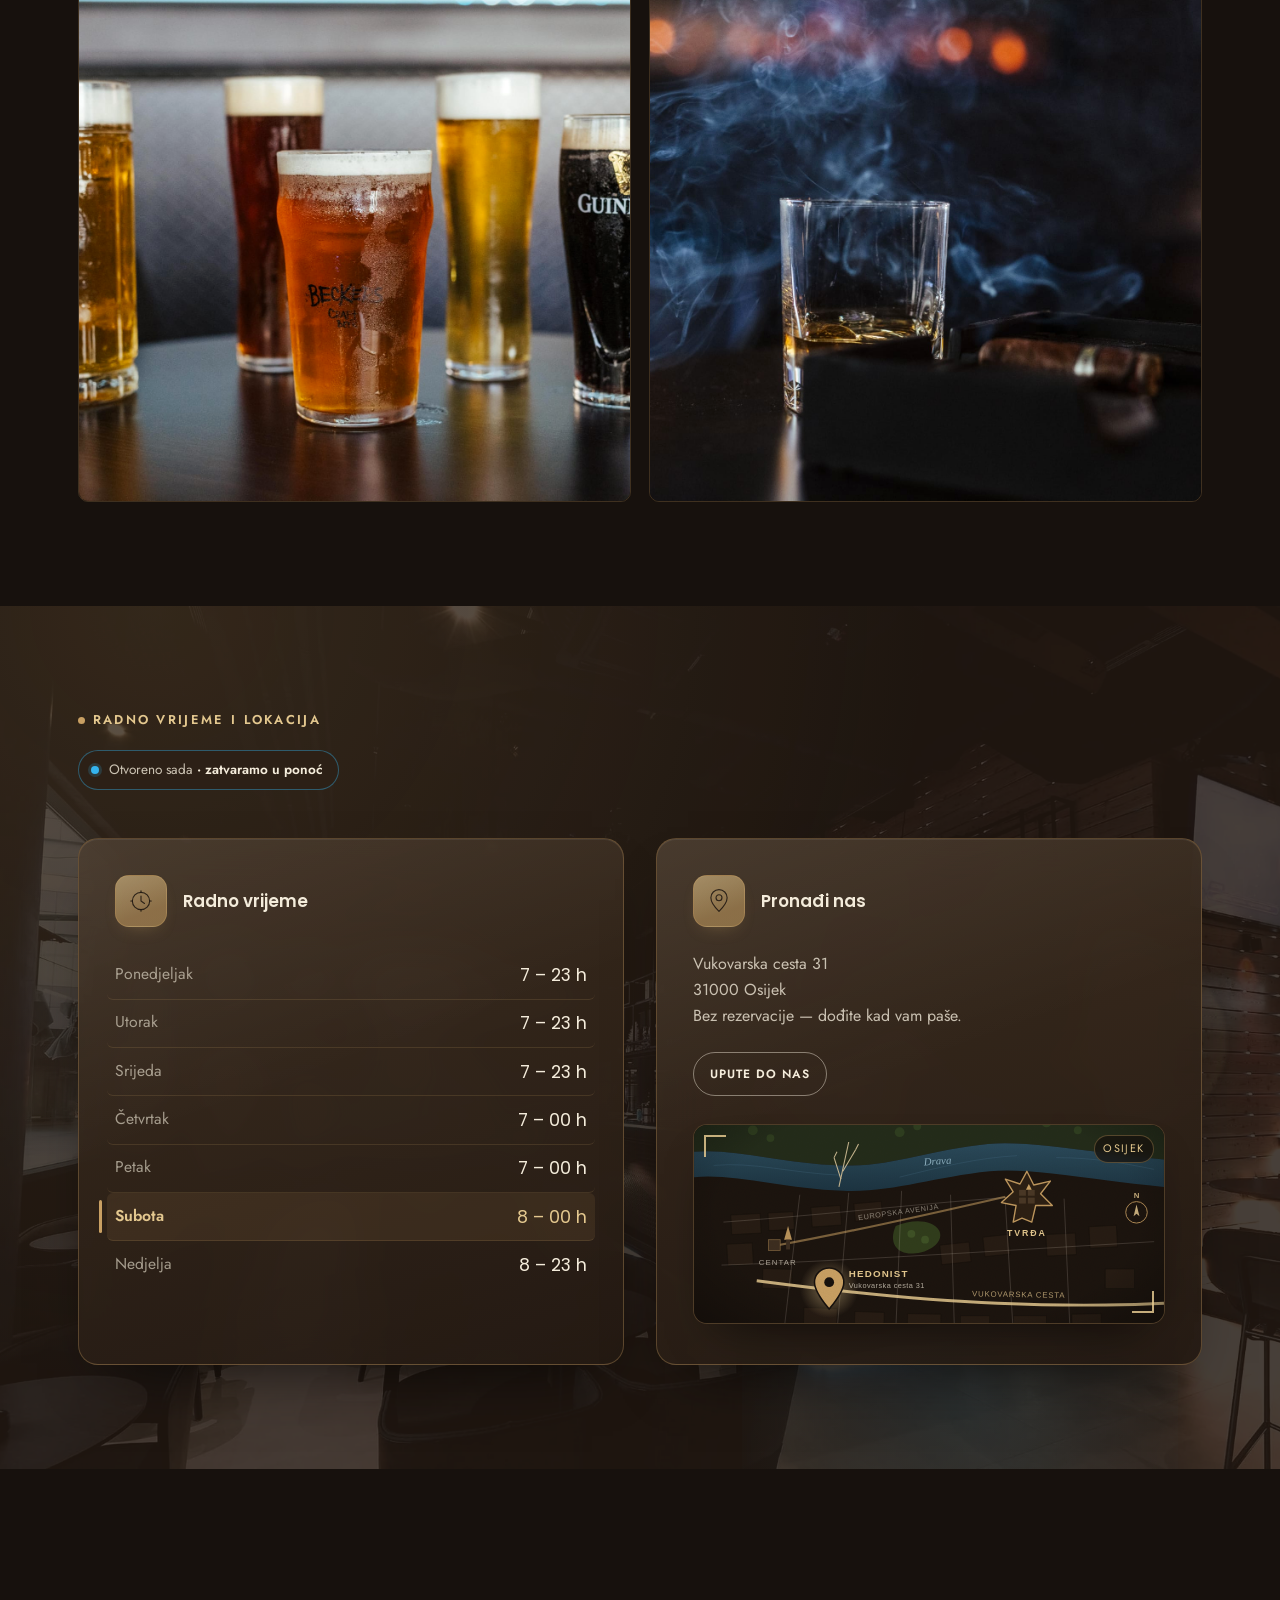
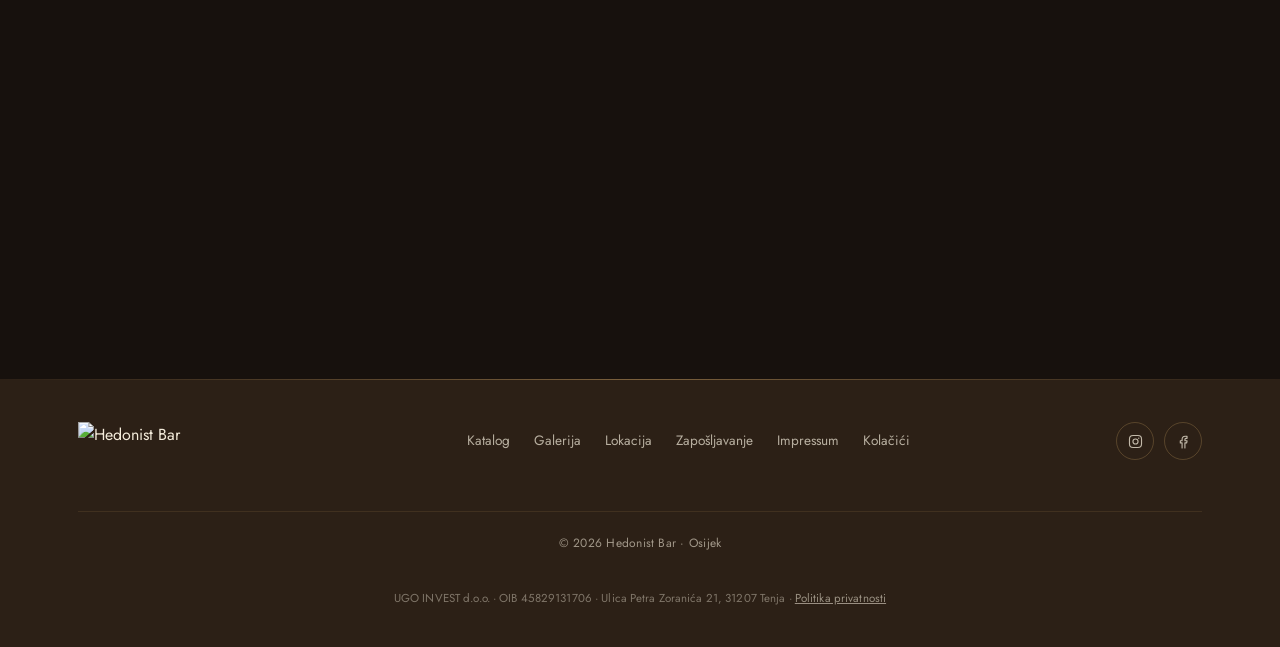
==== commit 8d139b8b: "CMS: make opening hours editable (completes full coverage) data/radno-vrijeme.json (per-day open/clo" ====
--- a/index.html
+++ b/index.html
@@ -128,7 +128,7 @@
 
   <section class="hero" id="top">
     <h1 class="visually-hidden">Hedonist Bar Osijek — kava, kokteli i DJ vikendom na Vukovarskoj cesti</h1>
-    <img class="hero-photo" id="hero-photo" src="assets/images/gallery/bar-interior-glow.jpg" alt="" aria-hidden="true" fetchpriority="high">
+    <img class="hero-photo" id="hero-photo" src="assets/images/gallery/bar-interior-glow.jpg" data-cms-img="pocetna-hero" alt="" aria-hidden="true" fetchpriority="high">
     <div class="hero-inner">
       <img class="hero-logo reveal-1" src="assets/images/logo.svg" alt="Hedonist Bar" width="1198" height="250">
     </div>
@@ -178,7 +178,7 @@
     <div class="section-inner menu-grid">
       <div class="menu-text">
         <p class="eyebrow"><span class="dot" aria-hidden="true"></span>Katalog ponude</p>
-        <h2 class="section-title">Cijeli katalog ponude na jednom mjestu</h2>
+        <h2 class="section-title" data-cms="pocetna.section-title">Cijeli katalog ponude na jednom mjestu</h2>
         <p class="menu-note" data-cms="pocetna.cjenik-napomena">Kave, bezalkoholna pića, pivo, vino, žestica i autorski kokteli — usput, i najveći izbor točenih piva u Osijeku. Pogledajte sastojke svakog pića prije dolaska.</p>
         <p class="menu-counter"><span class="menu-counter-num" data-count-to="350">350</span><span class="menu-counter-label">stavki u katalogu</span></p>
         <a href="cjenik.html" class="cjenik-link">
@@ -200,7 +200,7 @@
       <div class="daynight-head">
         <div>
           <p class="eyebrow"><span class="dot" aria-hidden="true"></span>Dan i noć</p>
-          <h2 class="section-title">Ista adresa, druga priča</h2>
+          <h2 class="section-title" data-cms="pocetna.section-title-2">Ista adresa, druga priča</h2>
         </div>
         <div class="daynight-switch" role="group" aria-label="Prikaz: po danu ili po noći">
           <button type="button" class="daynight-btn" data-mode="day" aria-pressed="true">
@@ -224,17 +224,17 @@
           </video>
           <span class="daynight-pane-overlay" aria-hidden="true"></span>
           <span class="daynight-pane-body">
-            <span class="daynight-pane-label">Po danu, od 7h</span>
+            <span class="daynight-pane-label" data-cms="pocetna.daynight-pane-label">Po danu, od 7h</span>
             <span class="daynight-pane-copy" data-cms="pocetna.podanu">Kafić s terasom — izvrsna kava i miran početak dana, bez žurbe.</span>
           </span>
         </button>
 
         <button type="button" class="daynight-pane" data-pane="night" aria-pressed="false" aria-label="Naglasi prikaz po noći">
-          <img class="daynight-pane-media" src="assets/images/gallery/dj-set-motion.jpg" alt="DJ mikser s vučenim svjetlosnim tragovima u Hedonistu navečer." loading="lazy">
+          <img class="daynight-pane-media" src="assets/images/gallery/dj-set-motion.jpg" data-cms-img="pocetna-noc" alt="DJ mikser s vučenim svjetlosnim tragovima u Hedonistu navečer." loading="lazy">
           <span class="daynight-pane-overlay" aria-hidden="true"></span>
           <span class="daynight-pane-body">
-            <span class="daynight-pane-label">Po noći</span>
-            <span class="daynight-pane-copy">Bar s karakterom — autorski kokteli, hladno pivo, DJ petkom i subotom.</span>
+            <span class="daynight-pane-label" data-cms="pocetna.daynight-pane-label-2">Po noći</span>
+            <span class="daynight-pane-copy" data-cms="pocetna.daynight-pane-copy">Bar s karakterom — autorski kokteli, hladno pivo, DJ petkom i subotom.</span>
           </span>
         </button>
       </div>
@@ -258,7 +258,7 @@
   <section class="atmosphere" id="atmosfera">
     <div class="section-inner">
       <p class="eyebrow"><span class="dot" aria-hidden="true"></span>Atmosfera</p>
-      <h2 class="section-title">Prostor za svaki trenutak dana</h2>
+      <h2 class="section-title" data-cms="pocetna.section-title-3">Prostor za svaki trenutak dana</h2>
       <p class="atmosphere-copy" data-cms="pocetna.atmosfera">
         Hedonist bar prepoznatljiv je po svom ugodnom, moderno uređenom ambijentu koji spaja
         opuštenu atmosferu i urbanu estetiku. Bilo da svratite na jutarnju kavu s nogu,
@@ -267,12 +267,12 @@
         koktela, a ljubazno osoblje i ugodna terasa čine ga omiljenim mjestom za predah.
       </p>
       <div class="atmosphere-gallery" role="region" aria-label="Galerija atmosfere, horizontalno pomicanje" tabindex="0">
-        <img src="assets/images/gallery/latte-art-cup.jpg" alt="Ruke drže šalicu kave s latte-art uzorkom." loading="lazy" width="1638" height="2048">
-        <img src="assets/images/gallery/terrace-facade.jpg" alt="Terasa Hedonista danju, ispred zgrade na Vukovarskoj." loading="lazy" width="1941" height="1295">
-        <img src="assets/images/gallery/novosti-pouring-shots.jpg" alt="Barmen toči piće u čašice pod šarenim svjetlima bara." loading="lazy" width="1750" height="1167">
-        <img src="assets/images/gallery/cocktail-row.jpg" alt="Niz raznobojnih koktela poredanih na šanku." loading="lazy" width="1600" height="1067">
-        <img src="assets/images/gallery/beer-lineup.jpg" alt="Niz čaša piva različitih vrsta poredanih na šanku." loading="lazy" width="1941" height="1295">
-        <img src="assets/images/gallery/whiskey-cigar-smoke.jpg" alt="Čaša viskija i cigara s dimom, u toplom svjetlu bara." loading="lazy" width="1941" height="1295">
+        <img src="assets/images/gallery/latte-art-cup.jpg" data-cms-img="atmosfera-1" alt="Ruke drže šalicu kave s latte-art uzorkom." loading="lazy" width="1638" height="2048">
+        <img src="assets/images/gallery/terrace-facade.jpg" data-cms-img="atmosfera-2" alt="Terasa Hedonista danju, ispred zgrade na Vukovarskoj." loading="lazy" width="1941" height="1295">
+        <img src="assets/images/gallery/novosti-pouring-shots.jpg" data-cms-img="atmosfera-3" alt="Barmen toči piće u čašice pod šarenim svjetlima bara." loading="lazy" width="1750" height="1167">
+        <img src="assets/images/gallery/cocktail-row.jpg" data-cms-img="atmosfera-4" alt="Niz raznobojnih koktela poredanih na šanku." loading="lazy" width="1600" height="1067">
+        <img src="assets/images/gallery/beer-lineup.jpg" data-cms-img="atmosfera-5" alt="Niz čaša piva različitih vrsta poredanih na šanku." loading="lazy" width="1941" height="1295">
+        <img src="assets/images/gallery/whiskey-cigar-smoke.jpg" data-cms-img="atmosfera-6" alt="Čaša viskija i cigara s dimom, u toplom svjetlu bara." loading="lazy" width="1941" height="1295">
       </div>
       <div class="atmosphere-dots" aria-hidden="true">
         <span class="atmosphere-dot is-active"></span>
@@ -293,7 +293,7 @@
   </div>
 
   <section class="visit" id="lokacija">
-    <img class="visit-photo" src="assets/images/gallery/interior-wide-empty.webp" alt="" aria-hidden="true">
+    <img class="visit-photo" src="assets/images/gallery/interior-wide-empty.webp" data-cms-img="pocetna-posjeti" alt="" aria-hidden="true">
     <img class="visit-mark" src="assets/images/monogram.png" alt="" aria-hidden="true">
     <div class="section-inner">
       <p class="eyebrow"><span class="dot" aria-hidden="true"></span>Radno vrijeme i lokacija</p>
@@ -334,15 +334,15 @@
   </section>
 
   <section class="reserve" id="posjeti">
-    <img class="reserve-photo" src="assets/images/gallery/disco-ball-bar.jpg" alt="" aria-hidden="true">
+    <img class="reserve-photo" src="assets/images/gallery/disco-ball-bar.jpg" data-cms-img="pocetna-rezervacija" alt="" aria-hidden="true">
     <div class="reserve-overlay" aria-hidden="true"></div>
     <div class="section-inner">
       <img class="reserve-mark" src="assets/images/monogram.png" alt="" width="56" height="56">
-      <h2 class="section-title">Vidimo se u Hedonistu</h2>
-      <p class="reserve-copy">Bez rezervacije, bez žurbe — samo svratite.</p>
+      <h2 class="section-title" data-cms="pocetna.section-title-4">Vidimo se u Hedonistu</h2>
+      <p class="reserve-copy" data-cms="pocetna.reserve-copy">Bez rezervacije, bez žurbe — samo svratite.</p>
       <div class="hero-actions">
         <a href="cjenik.html" class="btn btn-gold">Pogledaj katalog</a>
-        <a href="https://www.instagram.com/hedonistbarosijek/" class="btn btn-outline" target="_blank" rel="noopener">Prati nas na Instagramu</a>
+        <a href="https://www.instagram.com/hedonistbarosijek/" data-cms-link="instagram" class="btn btn-outline" target="_blank" rel="noopener">Prati nas na Instagramu</a>
       </div>
     </div>
   </section>
@@ -362,10 +362,10 @@
       <a href="privatnost.html#impressum">Impressum</a>
     </nav>
     <div class="footer-social">
-      <a href="https://www.instagram.com/hedonistbarosijek/" target="_blank" rel="noopener" aria-label="Hedonist Bar na Instagramu">
+      <a href="https://www.instagram.com/hedonistbarosijek/" data-cms-link="instagram" target="_blank" rel="noopener" aria-label="Hedonist Bar na Instagramu">
         <svg viewBox="0 0 24 24" aria-hidden="true"><rect x="3.5" y="3.5" width="17" height="17" rx="5"/><circle cx="12" cy="12" r="3.6"/><circle cx="16.6" cy="7.4" r="0.9" fill="currentColor" stroke="none"/></svg>
       </a>
-      <a href="https://www.facebook.com/HedonistBarOsijek/" target="_blank" rel="noopener" aria-label="Hedonist Bar na Facebooku">
+      <a href="https://www.facebook.com/HedonistBarOsijek/" data-cms-link="facebook" target="_blank" rel="noopener" aria-label="Hedonist Bar na Facebooku">
         <svg viewBox="0 0 24 24" aria-hidden="true"><path d="M14 21v-7h2.5l.5-3H14V9a1.5 1.5 0 0 1 1.5-1.5H17V4.8c-.5-.07-1.5-.15-2.6-.15C11.9 4.65 10 6.3 10 9.2V11H7.5v3H10v7"/></svg>
       </a>
     </div>
@@ -374,7 +374,7 @@
   </div>
 </footer>
 
-<script src="assets/js/main.js?v=26"></script>
+<script src="assets/js/main.js?v=29"></script>
 <script src="assets/js/novosti.js?v=6"></script>
 <script src="assets/js/daynight.js?v=8"></script>
 </body>
